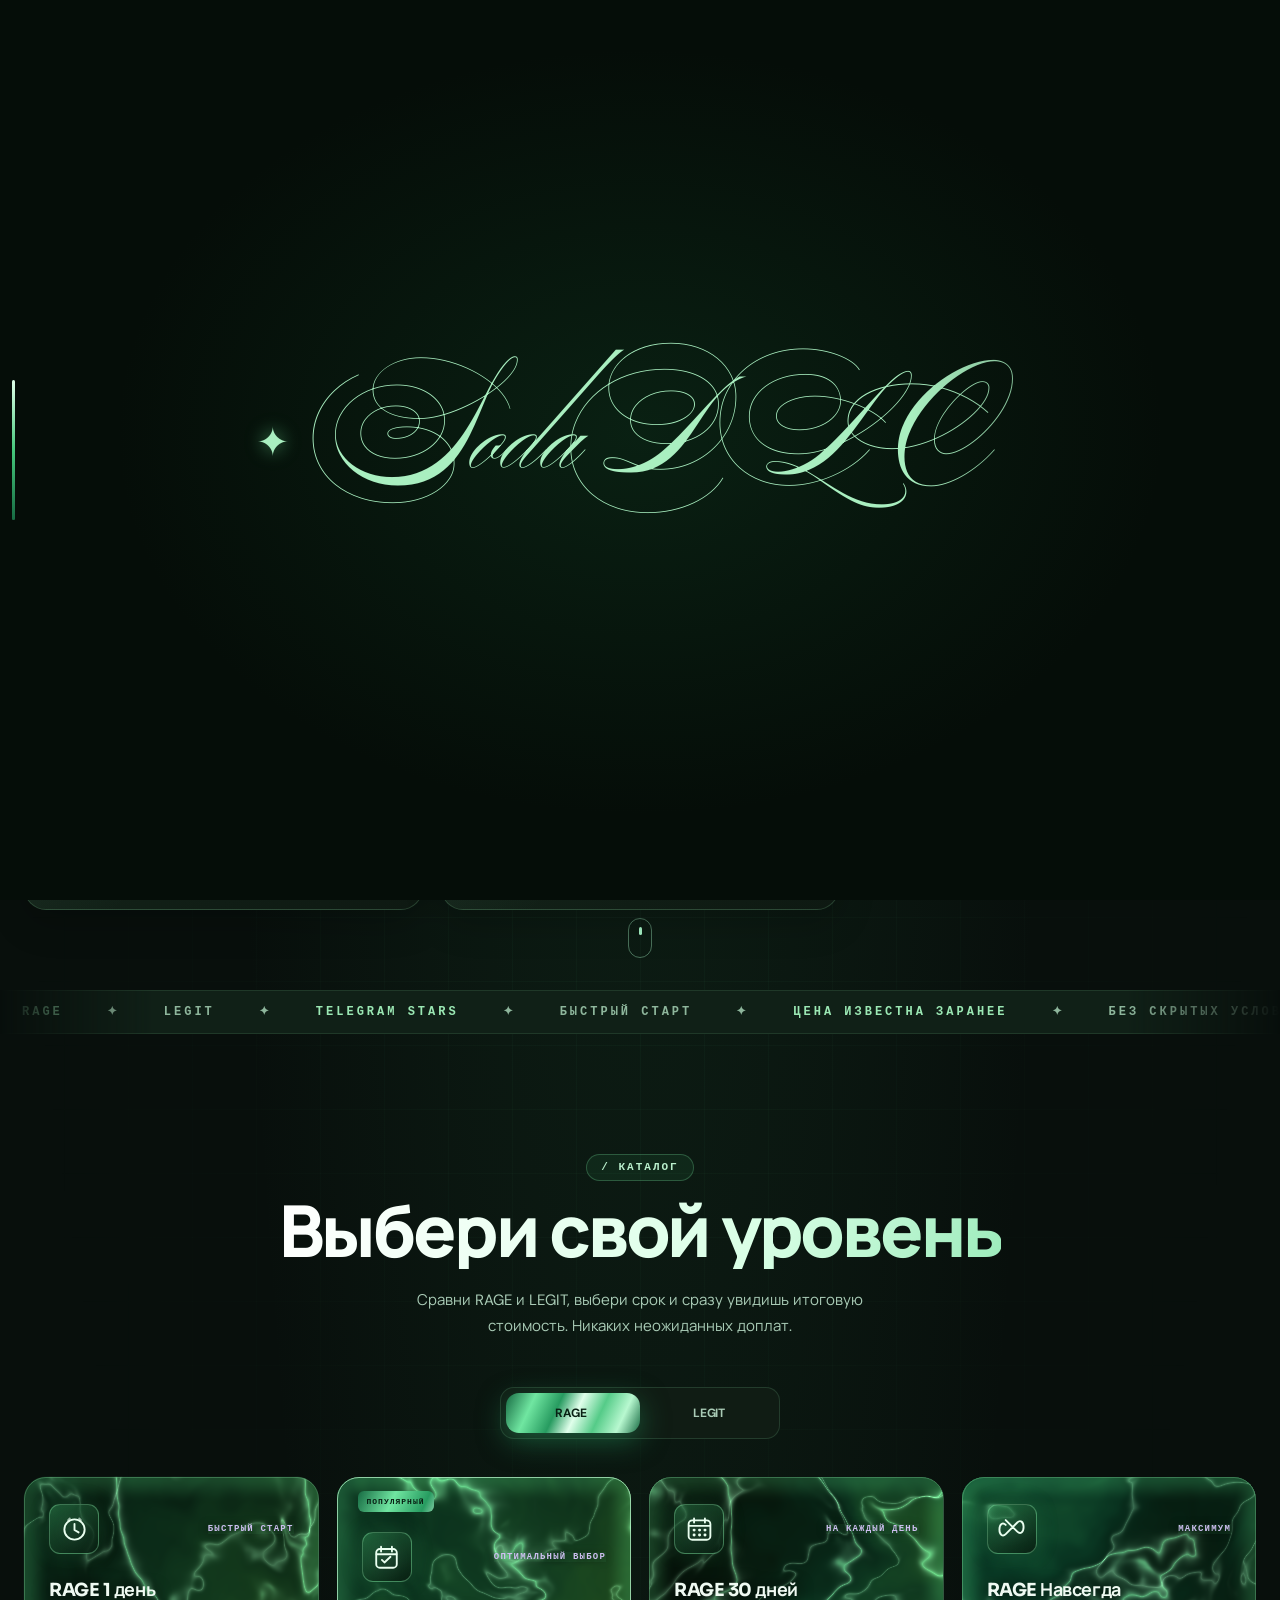
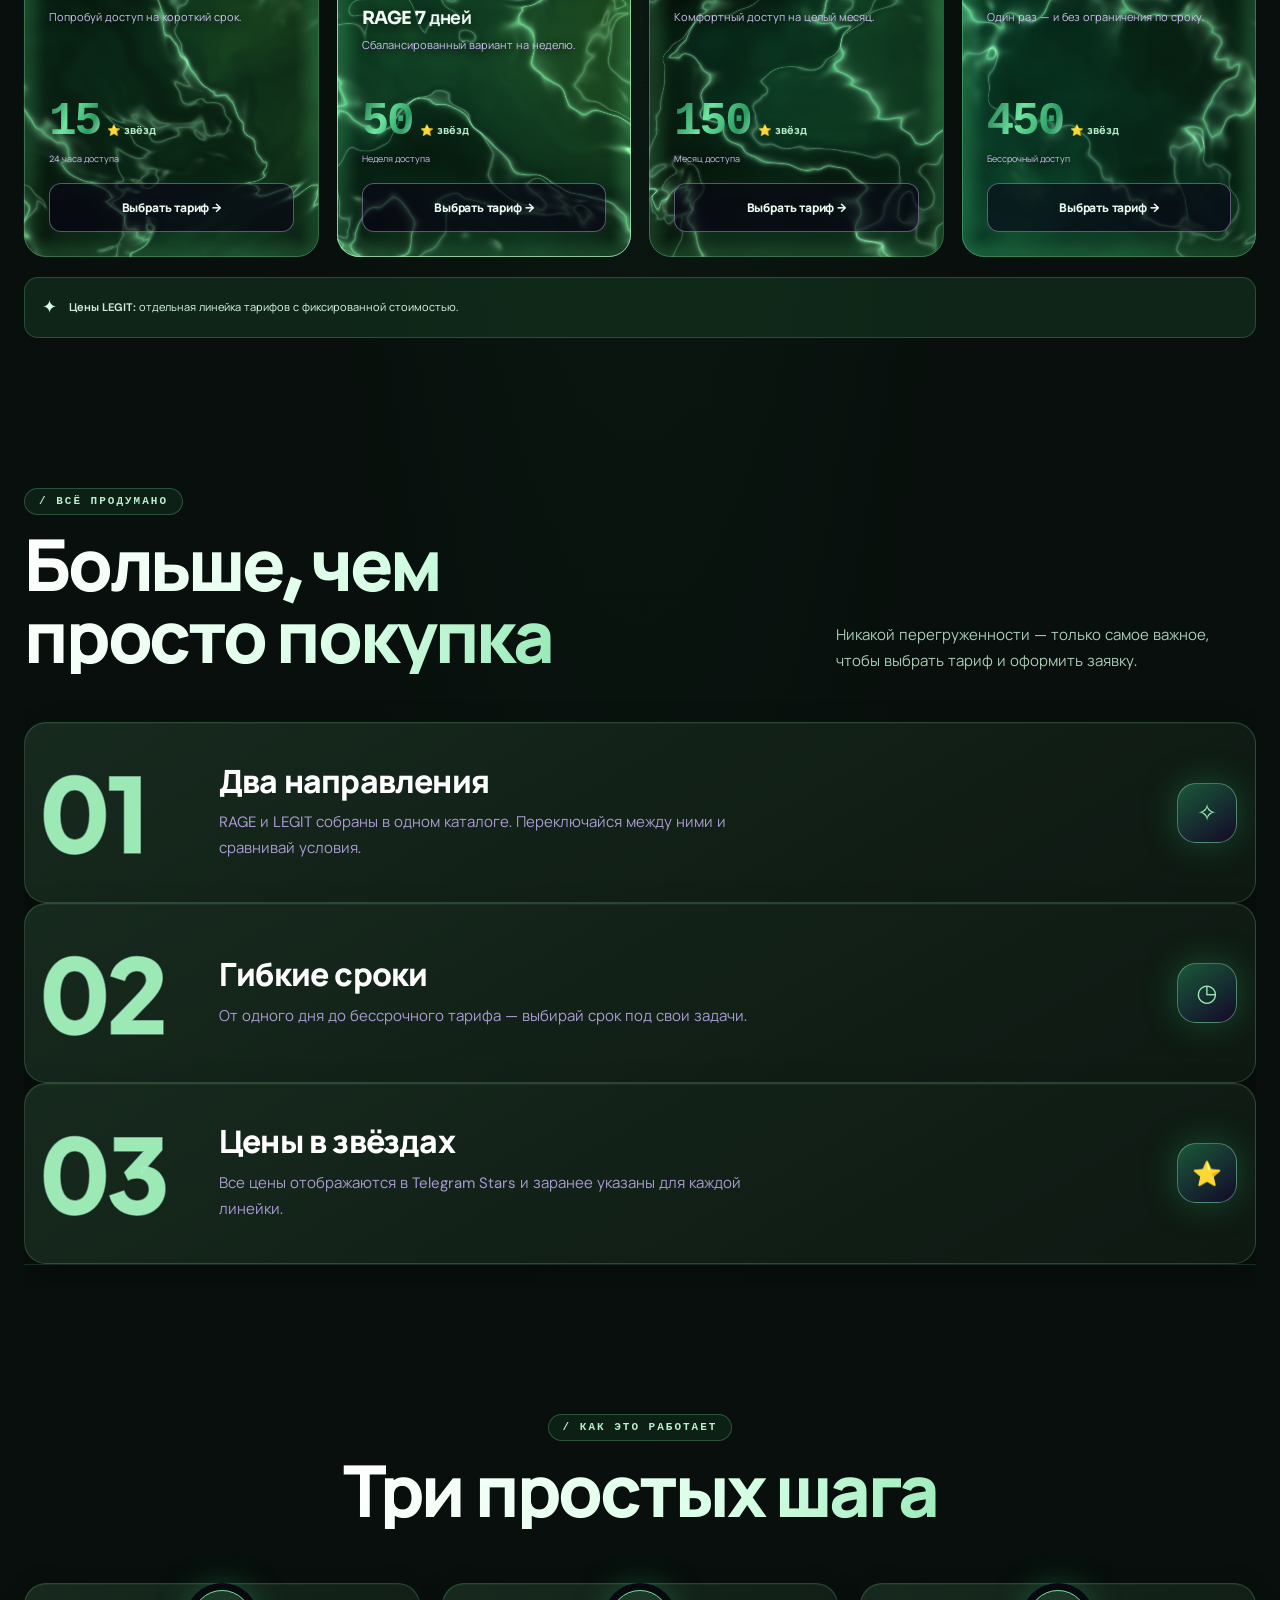
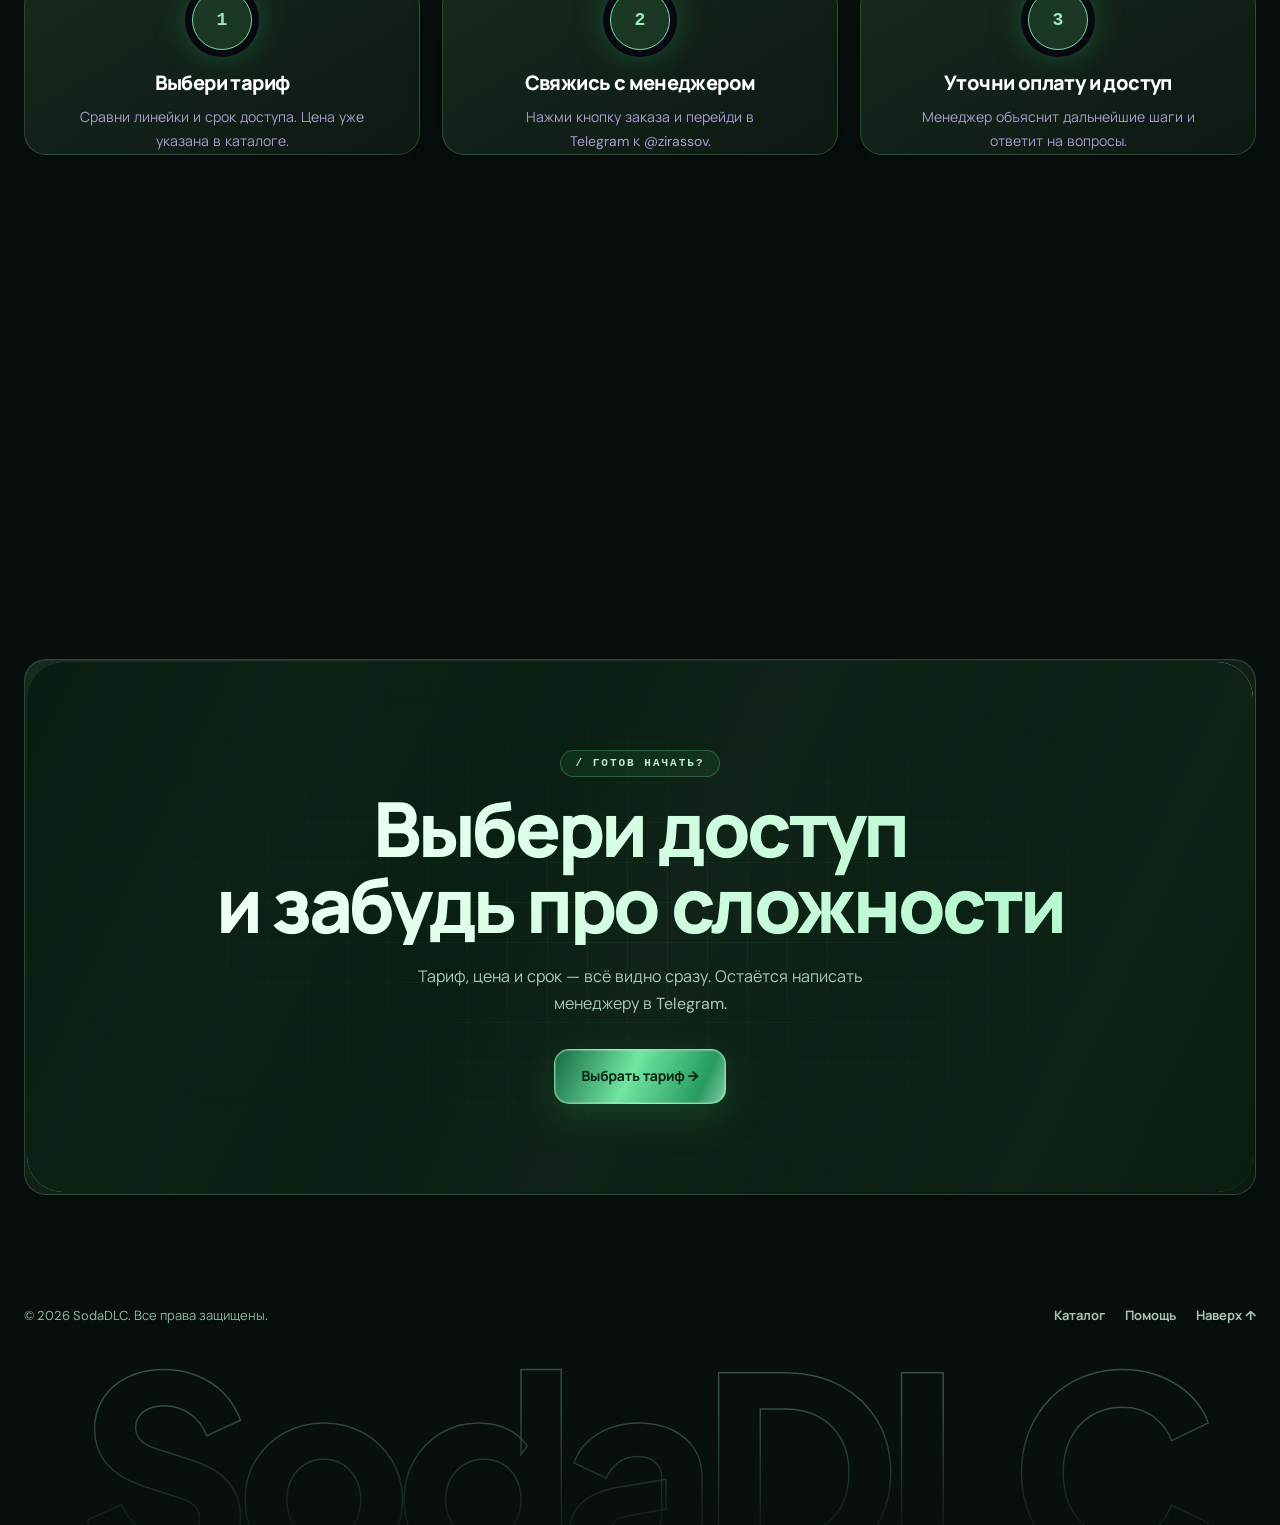
==== src/index.html @ 0740f3fc "Tune desktop shader motion speed" ====
<!DOCTYPE html>
<html lang="ru">
<head>
<meta charset="UTF-8">
<meta name="viewport" content="width=device-width, initial-scale=1.0">
<meta name="theme-color" content="#080f0c">
<title>SodaDLC — Premium Digital Store</title>



















  <link rel="stylesheet" href="css/styles.css">

<style id="sodadlc-emerald-redesign">
:root{color-scheme:dark;--site-primary:#b9f3d0;--site-secondary:#14271f;--site-background:#080f0c;--site-on-primary:#07130d;--site-on-secondary:#e7f5ec;--site-on-background:#eff8f1;--bg:#080f0c;--panel:#101b15;--panel-2:#15251c;--line:rgba(170,224,190,.14);--muted:#9aafa1;--silver:#e0f2e6;--silver-2:#a9c4b1;--accent:#8de0ad;--green:#8de0ad}
html{scroll-behavior:smooth}body,#app{background:#080f0c!important;color:#eff8f1!important}
#app{background:radial-gradient(ellipse at 50% -12%,rgba(49,137,82,.16),transparent 48%),#080f0c!important}
.ambient.one{background:radial-gradient(circle,rgba(61,173,104,.13),transparent 68%)!important}.ambient.two{background:radial-gradient(circle,rgba(34,111,70,.12),transparent 68%)!important}
.x-nav{background:rgba(8,15,12,.9)!important;border-color:rgba(156,220,177,.13)!important}
.x-title{background:linear-gradient(110deg,#f2fff5 8%,#b9f3d0 52%,#69d995 92%)!important;background-clip:text!important;-webkit-background-clip:text!important;color:transparent!important}
.x-badge,.x-eyebrow{color:#9ce8b6!important;border-color:rgba(117,211,149,.24)!important;background:rgba(61,151,91,.09)!important}
.primary-btn,.auth-btn.primary,.telegram-link,.buy-btn{color:#07150c!important;background:linear-gradient(135deg,#baf3ce,#70d995)!important;border:1px solid rgba(202,255,218,.55)!important;box-shadow:0 9px 24px rgba(71,185,111,.16)!important;transition:transform .25s ease,box-shadow .25s ease!important}
.primary-btn:hover,.auth-btn.primary:hover,.telegram-link:hover,.buy-btn:hover{transform:translateY(-3px)!important;box-shadow:0 15px 30px rgba(71,185,111,.23)!important}
.x-rail .x-tilt,.product-card,.x-feat,.x-step,.faq-item,.x-cta{background:linear-gradient(150deg,#172a1e 0%,#101d15 70%,#0e1912 100%)!important;border:1px solid rgba(133,207,157,.22)!important;border-radius:22px!important;box-shadow:0 14px 36px rgba(0,0,0,.2),inset 0 1px rgba(255,255,255,.045)!important;transition:transform .32s cubic-bezier(.2,.8,.2,1),border-color .32s ease,box-shadow .32s ease!important}
.x-rail .x-tilt:hover,.product-card:hover,.x-feat:hover,.x-step:hover,.faq-item:hover{transform:translateY(-6px)!important;border-color:rgba(137,224,165,.48)!important;box-shadow:0 22px 42px rgba(0,0,0,.28)!important}
.x-rail .x-tilt .x-ico{color:#a8edbd!important;background:rgba(79,166,105,.13)!important;border:1px solid rgba(137,224,165,.24)!important;box-shadow:none!important}
.x-rail .x-tilt strong,.product-card h3,.product-card .product-title{color:#effaf2!important}.x-rail .x-tilt p,.product-card p,.product-card .description{color:#a9b9ad!important}
.x-rail .x-tilt strong em,.product-card .price,.product-card .product-price{color:#b9f3d0!important}
.tabs,.x-tabwrap .tabs{background:#101c14!important;border:1px solid rgba(137,224,165,.16)!important;border-radius:14px!important}
.tab.active{color:#08160d!important;background:linear-gradient(135deg,#baf3ce,#70d995)!important}
.modal-backdrop{background:rgba(3,10,6,.82)!important;backdrop-filter:blur(8px)!important}.modal,.cabinet{background:linear-gradient(155deg,#17271d,#0d1711)!important;border:1px solid rgba(137,224,165,.25)!important}
.field,.auth-field input{background:#0b150f!important;border-color:rgba(137,224,165,.2)!important;color:#effaf2!important}
.marquee{background:#102017!important;border-color:rgba(137,224,165,.12)!important;color:#9eb7a5!important}
.reveal{opacity:0;transform:translateY(20px);transition:opacity .7s ease,transform .7s cubic-bezier(.2,.8,.2,1)}.reveal.visible{opacity:1;transform:translateY(0)}
@media(prefers-reduced-motion:reduce){.reveal{opacity:1;transform:none;transition:none}.x-rail .x-tilt,.product-card,.x-feat,.x-step,.faq-item{transition:none!important}}
</style>\n<style id="sodadlc-final-emerald">

/* ===== SODADLC: FINAL EMERALD OVERRIDE ===== */
:root{
 --v1:#176b43;--v2:#26965d;--v3:#62d995;--v4:#a5f2c5;--v5:#dcffe9;--pink:#80e6ad;--ink:#070f0b;
 --chrome:linear-gradient(115deg,#176b43 0%,#70e6a1 20%,#279b60 38%,#e0ffeb 52%,#55cb88 68%,#b8f8d0 84%,#176b43 100%);
 --edge:linear-gradient(150deg,rgba(145,239,180,.68),rgba(66,181,117,.14) 38%,rgba(66,181,117,.06) 62%,rgba(92,220,143,.42));
}
html,body{background:#070f0b!important;color:#e9f8ee}
#app::before{background-image:linear-gradient(rgba(100,205,140,.045) 1px,transparent 1px),linear-gradient(90deg,rgba(100,205,140,.045) 1px,transparent 1px)!important}
#app::after{background:radial-gradient(closest-side,rgba(48,166,99,.17),transparent)!important}
body.no-gl{background:radial-gradient(ellipse at 20% 10%,#103b27,transparent 55%),radial-gradient(ellipse at 85% 70%,#12452b,transparent 55%),#070f0b!important}
#sparkles i{background:#d8ffe6!important;box-shadow:0 0 8px 2px rgba(120,235,160,.75)!important}
.topbar,.x-nav{background:linear-gradient(rgba(7,20,13,.9),rgba(7,20,13,.9)) padding-box,var(--edge) border-box!important;box-shadow:0 16px 50px rgba(0,35,18,.38)!important}
.brand-mark,.primary-btn,.nav-cta,.auth-btn.primary,.tab.active,.popular,.toast{background:var(--chrome)!important;background-size:240% 100%!important;color:#092014!important;border-color:rgba(190,255,211,.55)!important}
.nav a:not(.auth-btn),.x-links a.x-l{color:#bcebd0!important}
.nav a:not(.auth-btn):hover,.x-links a.x-l:hover{background:rgba(70,190,115,.15)!important;color:#fff!important}
.auth-btn,.ghost-btn,.buy-btn{border-color:rgba(117,218,157,.32)!important}
.auth-btn:hover,.ghost-btn:hover,.buy-btn:hover{border-color:#9df0bd!important;background-color:rgba(48,155,91,.18)!important}
.eyebrow,.x-badge{background:linear-gradient(rgba(9,27,17,.9),rgba(9,27,17,.9)) padding-box,var(--edge) border-box!important;color:#c9f6d9!important}
.hero h1,.x-title,.section-head h2,.faq-intro h2,.cta-box h2,.x-h2{
 background:linear-gradient(110deg,#fff 0%,#d9ffe6 28%,#76dfa0 52%,#c4f8d5 76%,#fff 100%)!important;
 background-size:240% 100%!important;-webkit-background-clip:text!important;background-clip:text!important;-webkit-text-fill-color:transparent!important;animation:emeraldShine 8s linear infinite!important
}
@keyframes emeraldShine{to{background-position:-240% 0}}
.hero-copy p,.hero-note,.section-head p,.desc,.price-note,.feature p,.step p,.faq-a,.cta-box p,.x-lead,.x-head p,.x-tilt p{color:#a9cbb6!important}
.hero-art{background:radial-gradient(closest-side at 50% 48%,rgba(64,185,111,.2),transparent 80%),linear-gradient(rgba(7,20,12,.86),rgba(7,20,12,.86)) padding-box,var(--edge) border-box!important}
.hero-art::before,.cta-box::before{background-image:linear-gradient(rgba(115,221,153,.055) 1px,transparent 1px),linear-gradient(90deg,rgba(115,221,153,.055) 1px,transparent 1px)!important}
.orbit{border-color:rgba(111,213,150,.23)!important}
.orbit-glow{background:radial-gradient(circle,rgba(68,194,116,.38),transparent 68%)!important}
.cube-face{background:linear-gradient(145deg,#e5ffed 0%,#9cebb9 22%,#238b52 50%,#caffd9 70%,#145c37 100%)!important;border-color:rgba(219,255,231,.7)!important;box-shadow:inset 0 2px 5px rgba(255,255,255,.7),inset 0 -16px 32px rgba(5,55,29,.45),0 0 75px rgba(65,195,115,.42),0 0 140px rgba(35,130,75,.16)!important}
.cube-logo{color:#103c25!important}
.float-chip,.proof-pill,.stat,.discount-note,.faq-item,.modal,.x-tabs,.tabs{background-color:rgba(9,26,16,.88)!important;border-color:rgba(108,201,143,.2)!important;color:#dff7e8!important}
.proof-pill i,.live-dot,.x-badge i{background:#78e6a0!important;box-shadow:0 0 10px #78e6a0!important}
.primary-btn{box-shadow:0 0 0 1px rgba(255,255,255,.22) inset,0 12px 38px rgba(39,150,87,.28)!important;animation:emeraldButton 7s linear infinite}
.primary-btn:hover{box-shadow:0 0 0 1px rgba(255,255,255,.4) inset,0 16px 48px rgba(49,180,103,.4)!important}
@keyframes emeraldButton{to{background-position:240% 0}}
.ghost-btn,.buy-btn{background:rgba(10,29,18,.82)!important;color:#e8f8ed!important}
.buy-btn:hover{background:var(--chrome)!important;color:#092014!important}
.kicker,.x-eyebrow{background:rgba(54,157,91,.12)!important;border-color:rgba(119,218,153,.28)!important;color:#b9efcc!important}
.tabs{background:rgba(9,24,15,.88)!important;border-color:rgba(111,205,146,.22)!important}
.tab{color:#a9cbb6!important}
.tab.active{color:#092014!important}
.product-card,.feature,.step{
 background-image:linear-gradient(155deg,rgba(16,47,29,.94),rgba(7,20,12,.98) 68%),var(--edge)!important;
 border-color:rgba(111,211,151,.24)!important;
}
.product-card::before,.feature::before,.step::before{background:linear-gradient(180deg,rgba(177,255,201,.13),transparent 55%)!important}
.product-card::after,.feature::after{background:radial-gradient(closest-side,rgba(66,190,112,.22),transparent)!important}
.product-card:hover,.feature:hover,.step:hover{box-shadow:0 24px 60px rgba(0,35,17,.5),0 0 38px rgba(57,174,103,.16)!important}
.product-card.featured{background-image:linear-gradient(155deg,rgba(20,65,39,.97),rgba(7,25,14,.98) 68%),var(--chrome)!important;box-shadow:0 0 54px rgba(48,170,96,.22)!important}
.product-icon,.feature-icon,.x-tilt .x-ico{background:linear-gradient(145deg,rgba(66,180,108,.36),rgba(8,30,17,.94))!important;border-color:rgba(137,230,169,.38)!important;color:#eafff0!important;box-shadow:0 0 22px rgba(61,174,104,.2)!important}
.product-tag,.x-tilt small{color:#83dba3!important}
.price,.stat strong,.step-num,.x-tilt strong{background:var(--chrome)!important;background-size:240% 100%!important;-webkit-background-clip:text!important;background-clip:text!important;-webkit-text-fill-color:transparent!important;animation:emeraldButton 8s linear infinite!important}
.currency,.x-tilt strong em{color:#b5edc9!important;-webkit-text-fill-color:#b5edc9!important}
.discount-note{background:rgba(20,57,34,.55)!important;border-color:rgba(109,208,145,.25)!important;color:#d9f9e4!important}
.faq-item:hover,.faq-item.open{border-color:rgba(128,225,161,.5)!important;box-shadow:0 0 32px rgba(52,164,95,.13)!important}
.faq-q{color:#f0fff4!important}
.cta-box,.x-cta-in{background:radial-gradient(closest-side at 50% 0%,rgba(58,176,101,.22),transparent 75%),linear-gradient(rgba(8,26,15,.96),rgba(8,26,15,.96)) padding-box,var(--chrome) border-box!important}
.modal{background:#0b1b11!important;border-color:rgba(111,205,146,.3)!important;box-shadow:0 40px 100px #000,0 0 65px rgba(38,140,78,.14)!important}
.modal input,.field{background:#07120b!important;border-color:rgba(111,205,146,.25)!important;color:#e9f8ee!important}
.modal input:focus,.field:focus{border-color:#70d997!important;box-shadow:0 0 0 3px rgba(77,183,112,.18)!important}
.footer,.footer a{color:#8eb69c!important}.footer a:hover{color:#eafff0!important}
.footer::before{background:linear-gradient(90deg,transparent,rgba(130,224,161,.45),transparent)!important}
#scrollBar{background:var(--chrome)!important;box-shadow:0 0 14px rgba(89,207,132,.5)!important}
::selection{background:#328b55!important;color:#fff!important}
::-webkit-scrollbar-thumb{background:linear-gradient(#65d891,#176b43)!important;border-color:#07120b!important}
::-webkit-scrollbar-track{background:#07120b!important}
.x-title::after{background:radial-gradient(closest-side,rgba(55,176,102,.26),transparent)!important}
.x-sub{color:#bfeccc!important}.x-sub b{color:#fff!important}
.x-rail{perspective:1100px}
.x-tilt{
 background:radial-gradient(260px circle at var(--gx) var(--gy),rgba(143,239,177,.19),transparent 70%),linear-gradient(155deg,rgba(16,51,30,.95),rgba(7,22,13,.98) 72%) padding-box,var(--edge) border-box!important;
 box-shadow:0 24px 60px rgba(0,25,12,.52)!important;overflow:hidden
}
.x-tilt::before{content:"";position:absolute;inset:-1px;border-radius:inherit;pointer-events:none;background:linear-gradient(115deg,transparent 15%,rgba(194,255,211,.08) 35%,rgba(126,232,160,.24) 50%,rgba(194,255,211,.06) 64%,transparent 82%);background-size:230% 100%;animation:emeraldCardSheen 7s ease-in-out infinite;mix-blend-mode:screen}
@keyframes emeraldCardSheen{0%,100%{background-position:130% 0;opacity:.42}50%{background-position:-30% 0;opacity:.9}}
.x-tilt:hover{box-shadow:0 30px 72px rgba(0,35,15,.56),0 0 34px rgba(68,185,111,.2)!important}
.x-tilt .x-ico{background:linear-gradient(145deg,rgba(78,191,117,.42),rgba(8,30,17,.92))!important}
.x-steps::before{background:rgba(110,208,146,.2)!important}
.x-steps::after{background:linear-gradient(90deg,#238b52,#9af0b8)!important;box-shadow:0 0 14px rgba(111,227,151,.5)!important}
.x-dot{border-color:#76d99b!important}
.x-cta-in{border-color:rgba(126,226,159,.35)!important}
.loader{background:radial-gradient(ellipse at 50% 48%,rgba(24,94,53,.24),transparent 58%),#050d08!important}
.loader-word,.loader-script,.loader-script .ls{color:#a9efc0!important;-webkit-text-fill-color:#a9efc0!important}
.loader-spark{color:#d8ffe5!important;text-shadow:0 0 18px rgba(113,233,155,.6)!important}
.loader-bar{background:rgba(110,207,145,.22)!important}
.loader-bar::after{background:linear-gradient(#e1ffea,#45c77b,#176b43)!important;box-shadow:0 0 14px rgba(87,219,133,.42)!important}
.loader-line{background:#173322!important}
.loader-line::after{background:linear-gradient(90deg,transparent,#9af0b8,transparent)!important}
.loader-logo{background:linear-gradient(145deg,#e1ffea,#45c77b,#176b43)!important;box-shadow:0 0 55px rgba(65,190,110,.3)!important}
.loader-name{color:#dfffea!important}
@media(prefers-reduced-motion:reduce){.hero h1,.x-title,.primary-btn,.cta-box,.x-tilt::before{animation:none!important}}
/* Remove legacy violet text and chrome on any remaining component */
[class*="violet"],.violet{color:#a9efc0!important}


/* ===== SODADLC: FINAL EMERALD OVERRIDE END ===== */
</style>

<style id="sodadlc-remove-legit-faq-and-steps-line">
/* SodaDLC cleanup: remove LEGIT pricing FAQ card and steps connector */
.x-steps::before,.x-steps::after{display:none!important;content:none!important}
.faq-list .faq-item:nth-child(3){display:none!important}
</style>

<style id="sodadlc-desktop-motion-refinement">
/* SODADLC DESKTOP MOTION REFINEMENT */
.loader{z-index:99999!important;display:grid!important;opacity:1;visibility:visible}
.loader.done{opacity:0!important;visibility:hidden!important}
.loader-spark{animation-play-state:running!important}
.loader-word{animation-duration:2.2s!important}
.loader-script{animation-duration:5.2s!important}
.loader-bar::after{animation-duration:5.8s!important}
@media(min-width:901px) and (pointer:fine){
.x-cta{animation-duration:16s!important}
  .x-steps::after{transition-duration:2.4s!important}
  .x-step,.x-feat,.x-tilt,.product-card,.faq-item,.primary-btn,.ghost-btn,.buy-btn,.nav a,.x-dot,.x-fi{
    transition-duration:.65s!important;
  }
  #productGrid .product-card{animation-duration:1s!important}
  #sparkles i{animation-duration:calc(var(--d,6s)*1.7)!important}
  .reveal{transition-duration:1.15s!important}
  .x-num{transition-duration:.9s!important}
  .x-cta-in::before{animation-duration:28s!important}
}
</style>
</head>
<body>
<div class="loader" id="loader" aria-label="SodaDLC"><i class="loader-bar"></i><div class="loader-word"><span class="loader-spark">✦</span><span class="loader-script"><span class="ls">S</span>odaDLC</span></div></div>
<canvas id="shader" aria-hidden="true"></canvas>

<div id="app">
  <div class="ambient one"></div><div class="ambient two"></div><div class="noise"></div>
  <div id="glow" aria-hidden="true"></div>
  <header class="x-nav" id="xnav">
    <a class="x-brand" href="#home"><span class="brand-mark">S</span>SodaDLC</a>
    <nav class="x-links"><a class="x-l" href="#catalog">Каталог</a><a class="x-l" href="#benefits">Преимущества</a><a class="x-l" href="#faq">FAQ</a><div class="auth-actions" id="authActions"><button class="auth-btn" onclick="openAuth('login')">Войти</button><button class="auth-btn primary" onclick="openAuth('register')">Регистрация</button></div></nav>
  </header>
  <main>
    <section class="x-wrap x-hero" id="home">
      <canvas class="x-orb" aria-hidden="true"></canvas>
      <div class="x-badge"><i></i>Premium access</div>
      <h1 class="x-title">SodaDLC</h1>
      <div class="x-sub">Твой доступ. <b>Твои правила.</b></div>
      <p class="x-lead">Сравни тарифы RAGE и LEGIT, заранее увидь точную стоимость и оформи доступ через менеджера в Telegram — спокойно и без скрытых условий.</p>
      <div class="x-cta-row"><button class="primary-btn" onclick="document.querySelector('#catalog').scrollIntoView({behavior:'smooth'})">Смотреть тарифы <span>→</span></button><button class="ghost-btn" onclick="document.querySelector('#benefits').scrollIntoView({behavior:'smooth'})">Почему SodaDLC</button></div>
      <div class="x-rail">
        <article class="x-tilt reveal" style="--i:0"><div class="x-ico" aria-hidden="true"><svg viewBox="0 0 24 24"><path d="M13.2 2.8 5.7 13h5.1l-.8 8.2L18.3 10h-5.2l.1-7.2Z"/></svg></div><small>RAGE · от</small><strong>15<em>⭐ звёзд</em></strong><p>Максимум возможностей. Сроки от одного дня до бессрочного доступа.</p></article>
        
        <article class="x-tilt reveal" style="--i:2"><div class="x-ico" aria-hidden="true"><svg viewBox="0 0 24 24"><path d="m12 2.5 2.5 6.9 7 2.6-7 2.5-2.5 7-2.6-7-6.9-2.5 6.9-2.6L12 2.5Z"/><path d="m19 2 .7 2.1L22 5l-2.3.8L19 8l-.8-2.2L16 5l2.2-.9L19 2Z"/></svg></div><small>Оплата</small><strong>Stars<em>Telegram</em></strong><p>Цена известна заранее. Заказ через менеджера, без регистрации.</p></article>
      </div>
      <div class="x-scroll" aria-hidden="true"></div>
    </section>
    <div class="marquee" aria-hidden="true"><div class="mq-track"><span class="hi">RAGE</span><span>✦</span><span>LEGIT</span><span>✦</span><span class="hi">TELEGRAM STARS</span><span>✦</span><span>БЫСТРЫЙ СТАРТ</span><span>✦</span><span class="hi">ЦЕНА ИЗВЕСТНА ЗАРАНЕЕ</span><span>✦</span><span>БЕЗ СКРЫТЫХ УСЛОВИЙ</span><span>✦</span><span class="hi">RAGE</span><span>✦</span><span>LEGIT</span><span>✦</span><span class="hi">TELEGRAM STARS</span><span>✦</span><span>БЫСТРЫЙ СТАРТ</span><span>✦</span><span class="hi">ЦЕНА ИЗВЕСТНА ЗАРАНЕЕ</span><span>✦</span><span>БЕЗ СКРЫТЫХ УСЛОВИЙ</span><span>✦</span></div></div>
    <section class="x-wrap x-sec" id="catalog">
      <div class="x-head c reveal"><div class="x-eyebrow">/ каталог</div><h2 class="x-h2">Выбери свой уровень</h2><p>Сравни RAGE и LEGIT, выбери срок и сразу увидишь итоговую стоимость. Никаких неожиданных доплат.</p></div>
      <div class="x-tabwrap reveal"><div class="tabs" role="tablist"><button class="tab active" data-kind="rage" role="tab" aria-selected="true">RAGE</button><button class="tab" data-kind="legit" role="tab" aria-selected="false">LEGIT</button></div></div>
      <div class="x-gridwrap"><canvas class="x-cards" aria-hidden="true"></canvas><div class="product-grid" id="productGrid" aria-live="polite"></div></div>
      <div class="discount-note" id="discountNote" hidden><span style="font-size:18px">✦</span><span><b>Цены LEGIT:</b> отдельная линейка тарифов с фиксированной стоимостью.</span></div>
    </section>
    <section class="x-wrap x-sec" id="benefits">
      <div class="x-head reveal"><div><div class="x-eyebrow">/ всё продумано</div><h2 class="x-h2">Больше, чем<br>просто покупка</h2></div><p>Никакой перегруженности — только самое важное, чтобы выбрать тариф и оформить заявку.</p></div>
      <div class="x-feats">
        <article class="x-feat reveal"><span class="x-num">01</span><div><h3>Два направления</h3><p>RAGE и LEGIT собраны в одном каталоге. Переключайся между ними и сравнивай условия.</p></div><div class="x-fi">✧</div></article>
        <article class="x-feat reveal"><span class="x-num">02</span><div><h3>Гибкие сроки</h3><p>От одного дня до бессрочного тарифа — выбирай срок под свои задачи.</p></div><div class="x-fi">◷</div></article>
        <article class="x-feat reveal"><span class="x-num">03</span><div><h3>Цены в звёздах</h3><p>Все цены отображаются в Telegram Stars и заранее указаны для каждой линейки.</p></div><div class="x-fi">⭐</div></article>
      </div>
    </section>
    <section class="x-wrap x-sec">
      <div class="x-head c reveal"><div class="x-eyebrow">/ как это работает</div><h2 class="x-h2">Три простых шага</h2></div>
      <div class="x-steps reveal">
        <article class="x-step"><div class="x-dot">1</div><h3>Выбери тариф</h3><p>Сравни линейки и срок доступа. Цена уже указана в каталоге.</p></article>
        <article class="x-step"><div class="x-dot">2</div><h3>Свяжись с менеджером</h3><p>Нажми кнопку заказа и перейди в Telegram к @zirassov.</p></article>
        <article class="x-step"><div class="x-dot">3</div><h3>Уточни оплату и доступ</h3><p>Менеджер объяснит дальнейшие шаги и ответит на вопросы.</p></article>
      </div>
    </section>
    <section class="x-wrap x-sec" id="faq">
      <div class="x-faq">
        <div class="x-faq-side reveal"><div class="x-eyebrow">/ есть вопросы?</div><h2 class="x-h2">Коротко<br>и по делу</h2><p>Ответы на основные вопросы перед оформлением заказа.</p></div>
        <div class="faq-list reveal"><div class="faq-item open"><button class="faq-q"><span>Как оформить заказ?</span><span>＋</span></button><div class="faq-a">Выберите линейку и срок, нажмите «Выбрать тариф», затем перейдите в Telegram и напишите менеджеру @zirassov. Название и стоимость выбранного тарифа будут показаны в окне заказа.</div></div><div class="faq-item"><button class="faq-q"><span>Что такое Telegram Stars?</span><span>＋</span></button><div class="faq-a">Это внутренняя цифровая валюта Telegram. Цены на сайте указаны именно в звёздах.</div></div><div class="faq-item"><button class="faq-q"><span>Как оплатить заказ?</span><span>＋</span></button><div class="faq-a">Напишите @zirassov в Telegram. Менеджер объяснит порядок оплаты звёздами и поможет с получением доступа. Автоматическая оплата на сайте пока не подключена.</div></div></div>
      </div>
    </section>
    <section class="x-wrap">
      <div class="x-cta reveal"><div class="x-cta-in"><canvas class="x-marble" aria-hidden="true"></canvas><div class="x-eyebrow">/ готов начать?</div><h2>Выбери доступ<br>и забудь про сложности</h2><p>Тариф, цена и срок — всё видно сразу. Остаётся написать менеджеру в Telegram.</p><button class="primary-btn" onclick="document.querySelector('#catalog').scrollIntoView({behavior:'smooth'})">Выбрать тариф <span>→</span></button></div></div>
    </section>
  </main>
  <footer class="x-wrap x-foot">
    <div class="x-foot-row"><div>© 2026 SodaDLC. Все права защищены.</div><div><a href="#catalog">Каталог</a><a href="#faq">Помощь</a><a href="#home">Наверх ↑</a></div></div>
    <div class="x-mark" aria-hidden="true">SodaDLC</div>
  </footer>
</div>
<div class="modal-backdrop" id="modal" role="dialog" aria-modal="true" aria-labelledby="modalTitle"><div class="modal"><div class="modal-head"><div><div class="kicker">/ следующий шаг</div><h3 id="modalTitle">Тариф выбран!</h3></div><button class="close" id="closeModal" aria-label="Закрыть">×</button></div><p class="modal-sub">Отличный выбор! Чтобы оформить покупку, напиши нашему менеджеру в Telegram — <strong>@zirassov</strong>.</p><div class="order-summary"><span id="summaryName">RAGE · 1 день</span><strong id="summaryPrice">15 ⭐</strong></div><div class="contact-note">Напиши <strong>@zirassov</strong> в Telegram и укажи выбранный тариф. Менеджер подскажет, как оплатить заказ звёздами, ответит на вопросы и поможет получить доступ.</div><a class="telegram-link" href="https://t.me/zirassov" target="_blank" rel="noopener noreferrer">Перейти в Telegram <span>↗</span></a><div class="modal-hint">Оплата и выдача доступа согласовываются напрямую с менеджером. На сайте автоматическая оплата не подключена.</div></div></div>
<div class="modal-backdrop" id="authModal" role="dialog" aria-modal="true" aria-labelledby="authTitle"><div class="modal"><div class="modal-head"><div><div class="kicker">/ SodaDLC account</div><h3 id="authTitle">Вход в аккаунт</h3></div><button class="close" onclick="closeAuth()" aria-label="Закрыть">×</button></div><form id="authForm"><label class="auth-field">Никнейм<input class="field" id="authNick" autocomplete="username" autocapitalize="off" autocorrect="off" spellcheck="false" required minlength="3" maxlength="24" placeholder="Твой никнейм"></label><label class="auth-field">Пароль<input class="field" id="authPassword" type="password" autocomplete="current-password" autocapitalize="off" autocorrect="off" spellcheck="false" required minlength="4" placeholder="••••••••"></label><label class="auth-field" id="authConfirmWrap" hidden>Подтверждение пароля<input class="field" id="authConfirmPassword" type="password" autocomplete="new-password" minlength="4" placeholder="Повтори пароль"></label><div class="auth-error" id="authError" role="alert"></div><button class="telegram-link" id="authSubmit" type="submit">Войти в аккаунт</button></form><div class="auth-switch" id="authSwitch">Нет аккаунта? <button type="button" onclick="openAuth('register')">Зарегистрироваться</button></div><div class="modal-hint">Демо-аккаунты сохраняются только в этом браузере и не синхронизируются между устройствами.</div></div></div>
<div class="modal-backdrop" id="cabinetModal" role="dialog" aria-modal="true" aria-labelledby="cabinetTitle"><div class="modal cabinet"><div class="modal-head"><div><div class="kicker">/ personal space</div><h3 id="cabinetTitle">Личный кабинет</h3></div><button class="close" onclick="closeCabinet()" aria-label="Закрыть">×</button></div><div id="cabinetContent"></div></div></div>
<div class="toast" id="toast">Заявка скопирована</div>

<div id="scrollBar" aria-hidden="true"></div>

<div id="sparkles" aria-hidden="true"></div>











  <script src="js/app.js"></script>
</body>
</html>
---- src/css/styles.css ----
@import url('https://fonts.googleapis.com/css2?family=Ballet&family=Pinyon+Script&family=DM+Sans:wght@400;500;600;700;800&family=Sora:wght@400;500;600;700;800&family=Manrope:wght@400;500;600;700;800&family=Plus+Jakarta+Sans:wght@500;600;700;800&display=swap');
:root {
  --site-primary: #c8d0dc;
  --site-secondary: #242a34;
  --site-background: #090b0f;
  --site-on-primary: #10141b;
  --site-on-secondary: #f1f4f8;
  --site-on-background: #f2f5fa;
  --site-font-body: 'Manrope', ui-sans-serif, system-ui, -apple-system, BlinkMacSystemFont, "Segoe UI", sans-serif;
  --site-font-heading: 'Plus Jakarta Sans', 'Manrope', ui-sans-serif, system-ui, sans-serif;
  --site-heading-scale: 1;
  --site-spacing-scale: 1;
  --site-radius-scale: 1;
  --site-decoration-opacity: 1;
  --bg: #090b0f;
  --panel: #11151c;
  --panel-2: #171d26;
  --line: rgba(211,222,238,.13);
  --muted: #929cab;
  --silver: #dbe2ec;
  --silver-2: #9daaba;
  --accent: #b7c5d8;
  --green: #a8d8bd;
}
* { box-sizing: border-box; }
html { scroll-behavior: smooth; }
body { margin: 0; color: var(--site-on-background); background: var(--site-background); font-family: var(--site-font-body); overflow-x: hidden; }
button, input { font: inherit; }
button { cursor: pointer; -webkit-tap-highlight-color: transparent; }
a { -webkit-tap-highlight-color: transparent; }
button:focus:not(:focus-visible) { outline: none; }
button:focus-visible, a:focus-visible { outline: 2px solid rgba(205,220,240,.8); outline-offset: 3px; }
#app { min-height: 100vh; width: 100%; border-radius: 0; overflow: hidden; position: relative; background-color: var(--site-background); isolation: isolate; }
.ambient { position: absolute; pointer-events: none; z-index: -1; opacity: var(--site-decoration-opacity); filter: blur(2px); }
.ambient.one { width: 680px; height: 680px; top: -330px; left: -210px; background: radial-gradient(circle, rgba(157,177,204,.16), transparent 68%); }
.ambient.two { width: 800px; height: 800px; top: 500px; right: -470px; background: radial-gradient(circle, rgba(112,133,160,.13), transparent 68%); }
.noise { position: absolute; inset: 0; pointer-events: none; opacity: calc(var(--site-decoration-opacity) * .08); z-index: -1; background-image: url("data:image/svg+xml,%3Csvg viewBox='0 0 180 180' xmlns='http://www.w3.org/2000/svg'%3E%3Cfilter id='n'%3E%3CfeTurbulence type='fractalNoise' baseFrequency='.9' numOctaves='3' stitchTiles='stitch'/%3E%3C/filter%3E%3Crect width='100%25' height='100%25' filter='url(%23n)' opacity='.28'/%3E%3C/svg%3E"); }
.container { width: min(1160px, calc(100% - 48px)); margin: 0 auto; }
.topbar { height: 82px; display: flex; align-items: center; justify-content: space-between; border-bottom: 1px solid var(--line); position: relative; z-index: 5; animation: slideDown .9s cubic-bezier(.2,.8,.2,1) both; }
.brand { display: flex; align-items: center; gap: 12px; color: #f5f7fb; text-decoration: none; letter-spacing: -.7px; font-weight: 850; font-size: 19px; }
.brand-mark { width: 36px; height: 36px; display: grid; place-items: center; border-radius: 12px; color: #11151c; font-weight: 950; font-size: 17px; background: linear-gradient(145deg,#f4f7fb,#8795a8 52%,#e7edf5); box-shadow: 0 4px 24px rgba(181,199,222,.2), inset 0 1px 1px #fff; }
.brand small { display: none; /* keep the top bar visually clean */ display: block; color: #8995a5; font-size: 9px; letter-spacing: 2.8px; font-weight: 700; margin-top: 2px; }
.brand small{display:none;}
.nav { display: flex; align-items: center; gap: 32px; }
.nav a { color: #aab4c2; font-size: 13px; font-weight: 600; text-decoration: none; transition: color .25s; }
.nav a:hover { color: #fff; }
.nav-cta { border: 1px solid rgba(213,225,242,.28); background: linear-gradient(135deg,rgba(220,229,241,.17),rgba(113,129,151,.08)); color: #edf2f9; border-radius: 11px; padding: 11px 17px; font-size: 12px; font-weight: 750; transition: .25s; }
.nav-cta:hover { transform: translateY(-2px); border-color: rgba(230,238,249,.65); box-shadow: 0 8px 25px rgba(150,174,205,.13); }
.hero { min-height: 620px; display: grid; grid-template-columns: 1.05fr .95fr; align-items: center; gap: 38px; padding: 82px 0 78px; }
.hero-copy { animation: rise .9s .12s both; }
.eyebrow { display: inline-flex; align-items: center; gap: 9px; color: #c4cedb; border: 1px solid rgba(197,211,230,.2); border-radius: 999px; padding: 8px 13px; background: rgba(180,198,222,.055); font-size: 10px; letter-spacing: 1.8px; text-transform: uppercase; font-weight: 800; }
.live-dot { width: 6px; height: 6px; border-radius: 50%; background: #a9d8bd; box-shadow: 0 0 12px #a9d8bd; }
h1 { font-family: var(--site-font-heading); font-size: clamp(49px,7vw,83px); line-height: .98; letter-spacing: -5px; margin: 26px 0 22px; font-weight: 850; }
.gradient-text { color: #e9eef6; background: linear-gradient(105deg,#fff 3%,#aab7c9 39%,#f5f8fc 57%,#7e8da2 78%,#e8edf5 100%); -webkit-background-clip: text; background-clip: text; -webkit-text-fill-color: transparent; background-size: 220% auto; animation: shine 7s linear infinite; }
.hero-copy p { color: #b1bdcc; font-size: 15px; line-height: 1.9; max-width: 520px; margin: 0; }
.hero-proof { display:flex; flex-wrap:wrap; gap:10px; margin-top:25px; }
.proof-pill { display:flex; align-items:center; gap:8px; padding:9px 12px; border:1px solid rgba(205,220,240,.13); border-radius:10px; background:rgba(255,255,255,.035); color:#c3cedc; font-size:10px; font-weight:700; }
.proof-pill i { width:6px; height:6px; border-radius:50%; background:#a8d8bd; box-shadow:0 0 10px rgba(168,216,189,.7); }
.hero-actions { display: flex; gap: 13px; margin-top: 32px; flex-wrap: wrap; }
.primary-btn, .ghost-btn { padding: 15px 21px; border-radius: 12px; font-size: 13px; font-weight: 800; transition: transform .25s, box-shadow .25s, border-color .25s; }
.primary-btn { border: 0; color: #11151b; background: linear-gradient(135deg,#f3f6fa,#a8b5c7 58%,#e6edf6); box-shadow: 0 8px 30px rgba(173,192,217,.16), inset 0 1px 0 #fff; }
.primary-btn:hover { transform: translateY(-3px); box-shadow: 0 13px 34px rgba(173,192,217,.25); }
.ghost-btn { color: #d8e0eb; background: rgba(255,255,255,.025); border: 1px solid rgba(202,216,236,.2); }
.ghost-btn:hover { transform: translateY(-3px); border-color: rgba(218,230,246,.55); }
.hero-note { margin-top: 27px; display: flex; gap: 18px; flex-wrap: wrap; color: #778496; font-size: 11px; }
.hero-note span { display: flex; align-items: center; gap: 7px; }
.hero-note b { color: #cbd5e2; font-weight: 700; }
.hero-art { min-height: 440px; display: grid; place-items: center; position: relative; animation: rise 1s .25s both; }
.orbit { width: min(390px,90%); aspect-ratio: 1; border: 1px solid rgba(195,211,233,.16); border-radius: 50%; position: absolute; box-shadow: 0 0 90px rgba(136,159,190,.07), inset 0 0 70px rgba(145,166,193,.04); }
.orbit:before, .orbit:after { content: ""; position: absolute; inset: 22px; border: 1px dashed rgba(195,211,233,.14); border-radius: 50%; }
.orbit:after { inset: 54px; border-style: solid; opacity: .6; }
.orbit-glow { position: absolute; width: 250px; height: 250px; border-radius: 50%; background: radial-gradient(circle,rgba(178,198,224,.23),rgba(111,132,161,.08) 45%,transparent 72%); filter: blur(13px); }
.cube { width: 190px; height: 190px; position: relative; transform: rotate(-12deg); filter: drop-shadow(0 28px 35px rgba(0,0,0,.45)); animation: float 6s ease-in-out infinite; }
.cube-face { position: absolute; inset: 0; border: 1px solid rgba(255,255,255,.65); border-radius: 35px; background: linear-gradient(145deg,#f1f5fb 0%,#aab7c9 27%,#596779 53%,#d8e1ec 74%,#7b899c 100%); box-shadow: inset 0 2px 4px rgba(255,255,255,.8), inset 0 -18px 35px rgba(17,25,36,.35), 0 0 45px rgba(175,197,224,.22); display: grid; place-items: center; overflow: hidden; }
.cube-face:before { content: ""; position: absolute; width: 160%; height: 45%; background: linear-gradient(90deg,transparent,rgba(255,255,255,.75),transparent); transform: rotate(-43deg) translateY(-110px); animation: sweep 5s ease-in-out infinite; }
.cube-logo { color: #18212d; font-size: 82px; font-weight: 950; letter-spacing: -9px; text-shadow: 0 2px 0 rgba(255,255,255,.45); z-index: 1; }
.float-chip { position: absolute; border: 1px solid rgba(210,224,243,.2); background: linear-gradient(145deg,rgba(43,53,68,.9),rgba(17,22,30,.94)); backdrop-filter: blur(14px); border-radius: 14px; padding: 12px 15px; color: #e6edf6; box-shadow: 0 15px 40px rgba(0,0,0,.28); font-size: 11px; animation: float 5s ease-in-out infinite; }
.float-chip strong { display: block; font-size: 14px; margin-bottom: 3px; }
.chip-a { top: 67px; right: 3px; animation-delay: -1.5s; }
.chip-b { bottom: 67px; left: 0; animation-delay: -3s; }
.chip-c { top: 48%; right: -24px; padding: 10px 12px; color: #b9c8db; }
.hero-panel { position:absolute; z-index:2; left:50%; bottom:4px; transform:translateX(-50%); width:min(340px,90%); padding:15px 17px; border:1px solid rgba(215,228,246,.2); border-radius:15px; background:linear-gradient(145deg,rgba(31,40,53,.96),rgba(12,16,23,.97)); box-shadow:0 18px 55px rgba(0,0,0,.42),inset 0 1px rgba(255,255,255,.08); backdrop-filter:blur(18px); }
.hero-panel-top { display:flex; justify-content:space-between; align-items:center; gap:10px; color:#9eacbd; font-size:9px; letter-spacing:1.2px; text-transform:uppercase; font-weight:800; }
.hero-panel-price { display:flex; justify-content:space-between; align-items:end; gap:12px; margin-top:10px; }
.hero-panel-price strong { color:#f2f5fa; font-size:25px; letter-spacing:-1px; }
.hero-panel-price span { color:#9eacbd; font-size:10px; text-align:right; line-height:1.6; }
.stats { border-top: 1px solid var(--line); border-bottom: 1px solid var(--line); display: grid; grid-template-columns: repeat(3,1fr); padding: 23px 0; }
.stat { text-align: center; border-right: 1px solid var(--line); }
.stat:last-child { border: 0; }
.stat strong { display: block; color: #e5ebf4; font-size: 21px; letter-spacing: -.8px; }
.stat span { display: block; margin-top: 5px; color: #778496; font-size: 10px; letter-spacing: 1.3px; text-transform: uppercase; }
.section { padding: 104px 0 96px; }
.section-subline { display:flex; align-items:center; gap:10px; margin-top:13px; color:#8795a7; font-size:11px; }
.section-subline:before { content:""; width:22px; height:1px; background:#aebed2; }
.section-head { display: flex; align-items: end; justify-content: space-between; gap: 30px; margin-bottom: 34px; }
.kicker { color: #8f9daf; font-size: 10px; letter-spacing: 2.3px; text-transform: uppercase; font-weight: 800; }
h2 { font-size: clamp(30px,4vw,43px); letter-spacing: -2px; line-height: 1.08; margin: 12px 0 0; }
.section-head p { max-width: 390px; color: #8793a3; font-size: 12px; line-height: 1.8; margin: 0 0 3px; }
.tabs { display: flex; gap: 8px; padding: 5px; background: rgba(255,255,255,.035); border: 1px solid var(--line); border-radius: 14px; width: fit-content; margin-bottom: 24px; }
.tab { color: #98a5b6; background: transparent; border: 0; border-radius: 10px; padding: 11px 20px; font-size: 12px; font-weight: 800; transition: .25s; }
.tab.active { color: #111720; background: linear-gradient(135deg,#eef3fa,#aebcce); box-shadow: 0 3px 14px rgba(180,198,222,.14); }
.product-grid { display: grid; grid-template-columns: repeat(4,1fr); gap: 14px; }
.product-card { position: relative; min-width: 0; padding: 23px 20px 20px; border-radius: 18px; border: 1px solid rgba(195,211,233,.16); background: linear-gradient(155deg,rgba(35,44,57,.94),rgba(15,19,26,.98) 70%); overflow: hidden; min-height: 325px; display: flex; flex-direction: column; transition: transform .35s,border-color .35s,box-shadow .35s; }
.product-card:before { content: ""; position: absolute; width: 190px; height: 190px; border-radius: 50%; top: -115px; right: -95px; background: radial-gradient(circle,rgba(190,210,237,.17),transparent 70%); pointer-events: none; }
.product-card:after { content: ""; position: absolute; top: -60%; left: -90%; width: 50%; height: 220%; transform: rotate(28deg); background: linear-gradient(90deg,transparent,rgba(255,255,255,.055),transparent); transition: left .7s; pointer-events: none; }
.product-card:hover { transform: translateY(-7px); border-color: rgba(207,222,243,.42); box-shadow: 0 22px 55px rgba(0,0,0,.3),0 0 30px rgba(148,171,202,.06); }
.product-card:hover:after { left: 140%; }
.product-card.featured { border-color: rgba(205,219,239,.36); background: linear-gradient(155deg,rgba(50,61,77,.9),rgba(17,22,30,.98) 75%); }
.popular { position: absolute; top: 13px; left: 20px; right: auto; color: #111720; background: linear-gradient(135deg,#edf3fb,#9cacc1); padding: 6px 9px; border-radius: 7px; font-size: 8px; letter-spacing: 1px; font-weight: 900; }
.product-card.featured .product-top { padding-top: 28px; }
.product-top { display: flex; align-items: center; justify-content: space-between; margin-bottom: 24px; }
.product-icon { width: 44px; height: 44px; display: grid; place-items: center; border: 0; border-radius: 0; background: transparent; color: #dce5f1; }
.product-icon svg { width: 34px; height: 34px; display: block; overflow: visible; stroke: currentColor; stroke-width: 1.55; stroke-linecap: round; stroke-linejoin: round; filter: drop-shadow(0 2px 8px rgba(190,208,232,.16)); }
.product-tag { color: #8492a4; font-size: 9px; letter-spacing: 1.3px; text-transform: uppercase; font-weight: 800; }
.product-card h3 { margin: 0 0 7px; font-size: clamp(16px,1.35vw,19px); line-height: 1.35; letter-spacing: -.45px; overflow-wrap: anywhere; }
.product-card .desc { color: #8390a1; font-size: 11px; line-height: 1.6; min-height: 35px; margin: 0 0 20px; }
.price-row { display: flex; align-items: baseline; flex-wrap: wrap; gap: 4px 7px; min-width: 0; margin-top: auto; }
.price { font-size: clamp(23px,2.2vw,29px); font-weight: 850; letter-spacing: -1px; line-height: 1.15; color: #edf2f9; overflow-wrap: anywhere; }
.currency { color: #aab7c8; font-size: 11px; font-weight: 750; white-space: nowrap; }
.price-note { color: #6f7c8d; font-size: 9px; margin-top: 3px; }
.buy-btn { width: 100%; margin-top: 18px; border-radius: 10px; border: 1px solid rgba(203,218,238,.24); background: linear-gradient(135deg,rgba(225,234,246,.16),rgba(156,176,203,.08)); color: #f0f4fa; padding: 14px 12px; font-size: 12px; font-weight: 850; transition: .25s; }
.buy-btn:hover { background: linear-gradient(135deg,#e9eff7,#aab9cc); color: #111720; border-color: transparent; }
.discount-note { margin-top: 20px; padding: 15px 17px; display: flex; align-items: center; gap: 12px; border-radius: 13px; border: 1px solid rgba(168,216,189,.18); background: rgba(117,177,145,.055); color: #a8cdb7; font-size: 11px; line-height: 1.6; }
.discount-note b { color: #d0e8d8; }
.features { display: grid; grid-template-columns: repeat(3,1fr); gap: 14px; }
.steps { display:grid; grid-template-columns:repeat(3,1fr); gap:13px; margin-top:24px; }
.step { position:relative; padding:20px; border:1px solid var(--line); border-radius:15px; background:linear-gradient(145deg,rgba(255,255,255,.045),rgba(255,255,255,.015)); }
.step-num { color:#9eafc4; font-size:10px; letter-spacing:1.5px; font-weight:900; }
.step h3 { margin:12px 0 7px; font-size:13px; }
.step p { margin:0; color:#8793a3; font-size:10px; line-height:1.75; }
.feature { padding: 24px; border: 1px solid var(--line); border-radius: 16px; background: rgba(255,255,255,.025); }
.feature-icon { width: 38px; height: 38px; border-radius: 11px; display: grid; place-items: center; background: rgba(194,211,235,.1); color: #d6e0ed; font-size: 16px; margin-bottom: 18px; }
.feature h3 { margin: 0 0 8px; font-size: 14px; }
.feature p { margin: 0; color: #8793a3; font-size: 11px; line-height: 1.8; }
.faq-wrap { display: grid; grid-template-columns: .7fr 1.3fr; gap: 65px; }
.faq-intro p { color: #8793a3; font-size: 12px; line-height: 1.8; max-width: 300px; }
.faq-item { border-bottom: 1px solid var(--line); }
.faq-q { width: 100%; padding: 19px 0; display: flex; justify-content: space-between; gap: 20px; align-items: center; border: 0; color: #e1e8f1; background: transparent; text-align: left; font-size: 13px; font-weight: 750; }
.faq-q span:last-child { color: #9caabd; font-size: 20px; transition: transform .25s; }
.faq-a { max-height: 0; overflow: hidden; color: #8793a3; font-size: 11px; line-height: 1.8; transition: max-height .35s,padding .35s; }
.faq-item.open .faq-a { max-height: 140px; padding: 0 30px 18px 0; }
.faq-item.open .faq-q span:last-child { transform: rotate(45deg); }
.footer { border-top: 1px solid var(--line); padding: 30px 0; display: flex; align-items: center; justify-content: space-between; gap: 20px; color: #758294; font-size: 10px; }
.footer-links { display: flex; gap: 18px; }
.footer a { color: #aab5c4; text-decoration: none; }
.footer a:hover { color: white; }
.modal-backdrop { position: fixed; inset: 0; background: rgba(3,5,8,.88); display: grid; place-items: center; padding: 18px; z-index: 20; opacity: 0; visibility: hidden; transition: opacity .2s,visibility .2s; }
.modal-backdrop.show { opacity: 1; visibility: visible; }
.modal { width: min(450px,100%); padding: 28px; border-radius: 20px; border: 1px solid rgba(208,223,244,.25); background: linear-gradient(145deg,#1b222d,#0d1117); box-shadow: 0 30px 100px rgba(0,0,0,.65); transform: translateY(16px) scale(.98); transition: .3s; }
.modal-backdrop.show .modal { transform: translateY(0) scale(1); }
.modal-head { display: flex; align-items: start; justify-content: space-between; gap: 15px; }
.modal h3 { margin: 0; font-size: 22px; letter-spacing: -.8px; }
.modal-sub { color: #aeb9c8; font-size: 13px; line-height: 1.85; margin: 12px 0 21px; }
.close { border: 1px solid var(--line); background: rgba(255,255,255,.04); color: #cbd5e2; border-radius: 9px; width: 32px; height: 32px; font-size: 18px; }
.order-summary { border: 1px solid var(--line); background: rgba(255,255,255,.035); border-radius: 12px; padding: 14px; display: flex; justify-content: space-between; align-items: center; margin-bottom: 18px; }
.order-summary span { color: #9aa7b7; font-size: 11px; }
.order-summary strong { color: #f0f4fa; font-size: 17px; }
.contact-note { border: 1px solid rgba(195,211,233,.16); background: rgba(255,255,255,.035); border-radius: 13px; padding: 16px; color: #aab6c6; font-size: 12px; line-height: 1.8; }
.contact-note strong { color: #f1f5fb; }
.telegram-link { display: flex; justify-content: center; align-items: center; gap: 9px; width: 100%; margin-top: 17px; padding: 14px 18px; border-radius: 11px; background: linear-gradient(135deg,#f0f4fa,#aab9cc); color: #111720; text-decoration: none; font-size: 13px; font-weight: 850; transition: transform .25s,box-shadow .25s; }
.telegram-link:hover { transform: translateY(-2px); box-shadow: 0 10px 28px rgba(173,192,217,.2); }
.field { width: 100%; border: 1px solid rgba(199,215,237,.2); background: rgba(0,0,0,.2); border-radius: 10px; padding: 13px 14px; outline: none; color: #f2f5fa; font-size: 12px; }
.field:focus { border-color: rgba(211,227,248,.65); }
.modal-action { width: 100%; margin-top: 16px; }
.modal-hint { color: #718093; font-size: 9px; line-height: 1.7; margin-top: 13px; }
.auth-actions { display:flex; align-items:center; gap:9px; }
.auth-btn { border:1px solid rgba(213,225,242,.24); background:rgba(255,255,255,.035); color:#e5ebf4; border-radius:10px; padding:10px 13px; font-size:11px; font-weight:800; transition:.25s; }
.auth-btn.primary { color:#111720; background:linear-gradient(135deg,#eef3fa,#aebcce); border-color:transparent; }
.auth-btn:hover { transform:translateY(-2px); border-color:rgba(230,238,249,.65); }
.auth-field { display:grid; gap:7px; margin:13px 0; color:#aeb9c8; font-size:11px; font-weight:700; }
#authConfirmWrap[hidden] { display:none !important; }
.auth-error { min-height:17px; color:#e5a6a6; font-size:10px; line-height:1.6; }
.auth-switch { margin-top:15px; color:#9aa7b7; text-align:center; font-size:11px; }
.auth-switch button { border:0; padding:0; background:none; color:#e2eaf5; font-weight:800; text-decoration:underline; }
.cabinet { width:min(680px,100%); max-height:min(82vh,760px); overflow:auto; }
.cabinet-welcome { margin:17px 0 20px; padding:18px; border:1px solid var(--line); border-radius:13px; background:rgba(255,255,255,.035); }
.cabinet-welcome strong { display:block; color:#f0f4fa; font-size:20px; }
.cabinet-welcome span { display:block; color:#9aa7b7; font-size:11px; margin-top:5px; }
.cabinet-grid { display:grid; grid-template-columns:repeat(2,1fr); gap:12px; }
.cabinet-tile { padding:17px; border:1px solid var(--line); border-radius:12px; background:rgba(255,255,255,.025); }
.cabinet-tile small { display:block; color:#8997a9; font-size:9px; letter-spacing:1px; text-transform:uppercase; }
.cabinet-tile strong { display:block; margin-top:8px; color:#e9eef6; font-size:15px; }
.admin-panel { margin-top:17px; padding:18px; border:1px solid rgba(184,204,230,.25); border-radius:13px; background:linear-gradient(145deg,rgba(174,194,220,.09),rgba(255,255,255,.02)); }
.admin-panel h4 { margin:0 0 8px; color:#eaf0f8; font-size:14px; }
.admin-panel p { margin:0; color:#9aa7b7; font-size:11px; line-height:1.7; }
.cabinet-actions { display:flex; gap:9px; margin-top:18px; }
@media(max-width:650px){.auth-actions{gap:6px}.auth-btn{padding:9px 8px;font-size:10px}.cabinet-grid{grid-template-columns:1fr}}
/* Cabinet workspace redesign */
.cabinet{width:min(980px,100%);max-height:min(90vh,900px);padding:0;overflow:auto;border-radius:25px;background:radial-gradient(ellipse at 8% 0,rgba(165,190,222,.16),transparent 38%),linear-gradient(145deg,#171f2b,#0b1018 68%);}
.cabinet .modal-head{position:sticky;top:0;z-index:4;padding:25px 30px 20px;border-bottom:1px solid rgba(211,226,245,.12);background:rgba(15,21,30,.88);backdrop-filter:blur(18px);align-items:center}
.cabinet .modal-head h3{font-size:25px;letter-spacing:-1px}.cabinet .modal-head .kicker{margin-bottom:7px}
.cabinet-body{padding:26px 30px 30px}.cabinet-hero{position:relative;overflow:hidden;display:flex;justify-content:space-between;align-items:center;gap:20px;padding:25px;border:1px solid rgba(211,226,245,.18);border-radius:19px;background:linear-gradient(115deg,rgba(177,197,224,.14),rgba(255,255,255,.025) 60%),#121a25;box-shadow:inset 0 1px rgba(255,255,255,.08)}
.cabinet-hero:after{content:"S";position:absolute;right:20px;top:-40px;font-size:170px;line-height:1;font-weight:900;color:rgba(219,230,245,.035);pointer-events:none}
.cabinet-user{display:flex;align-items:center;gap:16px;min-width:0}.cabinet-avatar{width:58px;height:58px;flex:0 0 58px;display:grid;place-items:center;border-radius:18px;color:#121923;font-size:24px;font-weight:900;background:linear-gradient(145deg,#f5f8fc,#91a2b8 65%,#dce5f0);box-shadow:0 8px 25px rgba(174,196,224,.16),inset 0 1px white}
.cabinet-greeting{color:#8f9daf;font-size:10px;letter-spacing:1.7px;text-transform:uppercase;font-weight:800}.cabinet-hero h4{margin:5px 0 5px;color:#f1f5fa;font-size:23px;letter-spacing:-.8px;overflow-wrap:anywhere}.cabinet-hero p{margin:0;color:#98a6b8;font-size:11px}.role-chip{position:relative;z-index:1;white-space:nowrap;padding:9px 12px;border:1px solid rgba(210,226,247,.2);border-radius:999px;background:rgba(210,226,247,.07);color:#dce6f3;font-size:9px;font-weight:900;letter-spacing:1.2px}
.cabinet-section-title{display:flex;justify-content:space-between;align-items:end;gap:15px;margin:27px 0 13px}.cabinet-section-title h4{margin:0;color:#eaf0f8;font-size:14px}.cabinet-section-title p{margin:5px 0 0;color:#8290a3;font-size:10px;line-height:1.6}.cabinet-metrics{display:grid;grid-template-columns:repeat(3,1fr);gap:12px}.cabinet-metric{padding:17px;border:1px solid rgba(205,220,240,.13);border-radius:15px;background:linear-gradient(145deg,rgba(42,54,71,.62),rgba(16,22,31,.72));box-shadow:inset 0 1px rgba(255,255,255,.045)}.cabinet-metric span{display:block;color:#8998ab;font-size:9px;letter-spacing:1.2px;text-transform:uppercase}.cabinet-metric strong{display:block;margin-top:9px;color:#edf2f9;font-size:20px;letter-spacing:-.6px;overflow-wrap:anywhere}.cabinet-metric small{display:block;margin-top:4px;color:#738195;font-size:9px}
.cabinet-content-grid{display:grid;grid-template-columns:1fr 1fr;gap:13px}.cabinet-info-card{padding:19px;border:1px solid rgba(205,220,240,.13);border-radius:16px;background:rgba(255,255,255,.025)}.cabinet-info-card h4{margin:0 0 13px;color:#e8eef7;font-size:12px}.cabinet-info-row{display:flex;justify-content:space-between;gap:12px;padding:10px 0;border-top:1px solid rgba(205,220,240,.09);font-size:10px}.cabinet-info-row span{color:#8492a5}.cabinet-info-row strong{color:#dce5f0;text-align:right;overflow-wrap:anywhere}
.admin-panel{margin-top:25px;padding:21px;border:1px solid rgba(183,205,234,.24);border-radius:18px;background:linear-gradient(145deg,rgba(124,151,185,.13),rgba(255,255,255,.025));box-shadow:inset 0 1px rgba(255,255,255,.06)}.admin-panel h4{margin:0;color:#edf3fb;font-size:15px}.admin-panel>p{margin:7px 0 17px;color:#95a4b7;font-size:10px;line-height:1.75}.admin-create-grid{display:grid;grid-template-columns:1fr 1fr auto;gap:9px;align-items:end}.admin-create-grid label{display:grid;gap:7px;color:#aab7c8;font-size:9px;font-weight:800}.admin-create-grid .auth-btn{min-height:42px;white-space:nowrap}.admin-list{display:grid;gap:8px;margin-top:15px}.admin-list-item{display:flex;justify-content:space-between;align-items:center;gap:12px;padding:12px 14px;border:1px solid rgba(205,220,240,.11);border-radius:12px;background:rgba(5,9,15,.24)}.admin-list-item strong{display:block;color:#e5edf7;font-size:11px}.admin-list-item span{display:block;margin-top:4px;color:#8291a5;font-size:9px}.admin-owner-tag{color:#cbd8e8!important}.admin-notice{margin-top:12px;color:#75869b;font-size:9px;line-height:1.7}.cabinet-footer{display:flex;justify-content:space-between;align-items:center;gap:12px;margin-top:24px;padding-top:18px;border-top:1px solid rgba(205,220,240,.12)}.cabinet-footer span{color:#78879a;font-size:9px}.cabinet-actions{margin:0;gap:9px}.cabinet-actions .auth-btn{padding:11px 15px}
@media(max-width:650px){.cabinet .modal-head{padding:20px 18px 16px}.cabinet-body{padding:18px}.cabinet-hero{align-items:flex-start;padding:18px;flex-direction:column}.cabinet-hero h4{font-size:20px}.cabinet-metrics{grid-template-columns:1fr 1fr}.cabinet-metric:last-child{grid-column:1/-1}.cabinet-content-grid{grid-template-columns:1fr}.admin-create-grid{grid-template-columns:1fr}.admin-create-grid .auth-btn{width:100%}.cabinet-footer{align-items:stretch;flex-direction:column}.cabinet-actions{width:100%}.cabinet-actions button{flex:1}}
.toast { position: fixed; bottom: 22px; left: 50%; transform: translate(-50%,20px); opacity: 0; pointer-events: none; z-index: 30; background: #e7edf6; color: #111720; padding: 12px 18px; border-radius: 10px; font-size: 11px; font-weight: 800; box-shadow: 0 10px 35px rgba(0,0,0,.3); transition: .3s; }
.toast.show { opacity: 1; transform: translate(-50%,0); }
.loader { position: fixed; inset: 0; background: #080a0e; z-index: 50; display: grid; place-items: center; transition: opacity .7s,visibility .7s; }
.loader.done { opacity: 0; visibility: hidden; }
.loader-inner { text-align: center; }
.loader-logo { width: 76px; height: 76px; margin: 0 auto 22px; display: grid; place-items: center; border-radius: 23px; color: #10151d; font-size: 36px; font-weight: 950; background: linear-gradient(145deg,#f4f7fb,#8493a8 58%,#e8eef6); box-shadow: 0 0 55px rgba(174,196,224,.2); animation: loaderPulse 1.2s ease-in-out infinite; }
.loader-name { font-size: 14px; letter-spacing: 4px; font-weight: 850; color: #e7edf6; }
.loader-line { width: 150px; height: 2px; background: #252d38; margin: 18px auto 0; overflow: hidden; border-radius: 2px; }
.loader-line:after { content: ""; display: block; height: 100%; width: 45%; background: linear-gradient(90deg,transparent,#e3ebf6,transparent); animation: loading 1s ease-in-out infinite; }
.reveal { opacity: 0; transform: translateY(22px); transition: opacity .7s,transform .7s; }
.reveal.visible { opacity: 1; transform: translateY(0); }
@keyframes loading { from { transform: translateX(-110%); } to { transform: translateX(340%); } }
@keyframes loaderPulse { 50% { transform: scale(1.06) rotate(4deg); box-shadow: 0 0 75px rgba(174,196,224,.35); } }
@keyframes slideDown { from { opacity: 0; transform: translateY(-18px); } to { opacity: 1; transform: translateY(0); } }
@keyframes rise { from { opacity: 0; transform: translateY(25px); } to { opacity: 1; transform: translateY(0); } }
@keyframes float { 0%,100% { transform: translateY(0) rotate(-12deg); } 50% { transform: translateY(-13px) rotate(-8deg); } }
@keyframes shine { to { background-position: 220% center; } }
@keyframes sweep { 0%,20% { transform: rotate(-43deg) translateY(-130px); } 65%,100% { transform: rotate(-43deg) translateY(360px); } }
/* Premium refinement: layered lighting, crisp surfaces and restrained motion. */
:root{--line:rgba(213,226,244,.17);--silver:#edf3fb;--muted:#9ba9bb}
body{background:radial-gradient(ellipse at 50% -18%,rgba(125,148,180,.17),transparent 48%),linear-gradient(180deg,#090c12 0%,#0b0f16 48%,#080b10 100%);background-attachment:fixed}
#app:before{content:"";position:absolute;inset:0;z-index:-1;pointer-events:none;opacity:.23;background-image:linear-gradient(rgba(190,207,230,.035) 1px,transparent 1px),linear-gradient(90deg,rgba(190,207,230,.035) 1px,transparent 1px);background-size:64px 64px;mask-image:linear-gradient(to bottom,black,transparent 82%)}
.topbar{position:sticky;top:0;height:76px;background:rgba(9,12,18,.76);backdrop-filter:blur(18px);-webkit-backdrop-filter:blur(18px);border-bottom-color:rgba(210,225,245,.12)}
.brand-mark{position:relative;overflow:hidden;box-shadow:0 5px 28px rgba(181,199,222,.24),inset 0 1px 1px #fff}
.brand-mark:after{content:"";position:absolute;inset:-60%;background:linear-gradient(110deg,transparent 38%,rgba(255,255,255,.8) 49%,transparent 60%);transform:translateX(-75%) rotate(18deg);animation:brandSweep 6s ease-in-out infinite}
.hero{min-height:680px;padding-top:96px;padding-bottom:90px}
.eyebrow{box-shadow:inset 0 1px rgba(255,255,255,.06),0 8px 30px rgba(0,0,0,.12);letter-spacing:2.1px}
h1{font-size:clamp(54px,7.3vw,91px);line-height:.96;letter-spacing:-5.8px;text-wrap:balance}
.hero-copy p{font-size:15.5px;line-height:2;color:#bbc6d5}
.primary-btn,.ghost-btn,.nav-cta,.auth-btn,.buy-btn,.telegram-link{position:relative;isolation:isolate;overflow:hidden}
.primary-btn:before,.nav-cta:before,.auth-btn.primary:before,.buy-btn:before,.telegram-link:before{content:"";position:absolute;z-index:-1;inset:-100% auto -100% -55%;width:38%;transform:rotate(22deg);background:linear-gradient(90deg,transparent,rgba(255,255,255,.48),transparent);animation:buttonGlint 7s ease-in-out infinite}
.primary-btn:hover,.ghost-btn:hover,.nav-cta:hover,.auth-btn:hover,.buy-btn:hover{filter:brightness(1.12)}
.hero-art{min-height:500px;perspective:1000px}
.orbit{width:min(430px,94%);border-color:rgba(204,220,242,.22);box-shadow:0 0 110px rgba(136,159,190,.1),inset 0 0 90px rgba(145,166,193,.06);animation:orbitBreathe 8s ease-in-out infinite}
.orbit:before{animation:orbitSpin 34s linear infinite}
.orbit:after{border-color:rgba(210,224,243,.2);box-shadow:0 0 35px rgba(172,195,225,.07)}
.orbit-glow{width:300px;height:300px;animation:glowPulse 7s ease-in-out infinite}
.cube{transform-style:preserve-3d;animation:float 7s ease-in-out infinite;will-change:transform}
.cube-face{border-radius:39px;background:linear-gradient(145deg,#fbfdff 0%,#c2cede 20%,#77869a 47%,#e6edf6 67%,#66768b 100%);box-shadow:inset 0 2px 5px rgba(255,255,255,.95),inset 0 -22px 42px rgba(17,25,36,.34),0 0 65px rgba(175,197,224,.27),0 35px 65px rgba(0,0,0,.38)}
.cube-logo{font-size:88px;text-shadow:0 2px 0 rgba(255,255,255,.7),0 12px 25px rgba(20,30,44,.18)}
.float-chip,.hero-panel{border-color:rgba(218,231,249,.24);box-shadow:0 20px 55px rgba(0,0,0,.34),inset 0 1px rgba(255,255,255,.09)}
.float-chip{animation-duration:7s}
.hero-panel{background:linear-gradient(145deg,rgba(39,50,66,.94),rgba(11,15,22,.97));}
.stats{padding:27px 0;background:linear-gradient(90deg,transparent,rgba(174,194,220,.035),transparent)}
.stat strong{font-size:24px;background:linear-gradient(110deg,#fff,#aab9cd 55%,#eef3fa);-webkit-background-clip:text;background-clip:text;-webkit-text-fill-color:transparent}
.section{padding-top:116px;padding-bottom:108px}
h2{font-size:clamp(32px,4.2vw,48px);letter-spacing:-2.4px}
.section-head{margin-bottom:40px}
.tabs{padding:6px;background:rgba(255,255,255,.045);box-shadow:inset 0 1px rgba(255,255,255,.04),0 12px 35px rgba(0,0,0,.12)}
.tab{min-width:112px}
.tab.active{box-shadow:0 4px 18px rgba(180,198,222,.2),inset 0 1px rgba(255,255,255,.8)}
.product-grid{gap:17px}
.product-card{min-height:350px;padding:25px 22px 21px;border-radius:20px;background:linear-gradient(150deg,rgba(37,47,62,.92),rgba(14,19,27,.98) 72%);box-shadow:inset 0 1px rgba(255,255,255,.055),0 14px 38px rgba(0,0,0,.13)}
.product-card:before{width:260px;height:260px;top:-160px;right:-120px;background:radial-gradient(circle,rgba(205,221,243,.2),transparent 70%)}
.product-card:hover{transform:translateY(-9px);box-shadow:0 28px 65px rgba(0,0,0,.38),0 0 36px rgba(148,171,202,.09),inset 0 1px rgba(255,255,255,.1)}
.product-card.featured{border-color:rgba(221,232,247,.48);box-shadow:0 0 0 1px rgba(205,219,239,.06),0 20px 50px rgba(0,0,0,.2),inset 0 1px rgba(255,255,255,.1)}
.product-icon{width:50px;height:50px;border:1px solid rgba(204,220,242,.13);border-radius:15px;background:linear-gradient(145deg,rgba(220,232,248,.12),rgba(255,255,255,.025));box-shadow:inset 0 1px rgba(255,255,255,.08)}
.product-icon svg{width:29px;height:29px}
.product-card h3{font-size:18px}
.price{font-size:31px}
.buy-btn{padding:15px 12px;border-radius:11px;background:linear-gradient(120deg,rgba(229,238,249,.17),rgba(135,156,184,.08));box-shadow:inset 0 1px rgba(255,255,255,.09)}
.buy-btn:hover{background:linear-gradient(135deg,#f1f5fb,#aebdd0);box-shadow:0 10px 26px rgba(173,192,217,.16)}
.feature,.step{background:linear-gradient(145deg,rgba(35,45,60,.62),rgba(15,20,28,.48));border-color:rgba(205,220,240,.15);box-shadow:inset 0 1px rgba(255,255,255,.045);transition:transform .3s,border-color .3s,background .3s}
.feature:hover,.step:hover{transform:translateY(-5px);border-color:rgba(211,226,246,.32);background:linear-gradient(145deg,rgba(48,60,78,.7),rgba(17,23,32,.58))}
.feature-icon{border:1px solid rgba(205,220,240,.13);background:linear-gradient(145deg,rgba(194,211,235,.16),rgba(194,211,235,.045));box-shadow:inset 0 1px rgba(255,255,255,.08)}
.faq-item{border-bottom-color:rgba(210,225,245,.15)}
.faq-q{transition:color .2s}
.faq-q:hover{color:#fff}
.footer{padding-top:36px;padding-bottom:36px}
.modal{background:radial-gradient(ellipse at 100% 0,rgba(150,174,205,.13),transparent 48%),linear-gradient(145deg,#202a38,#0c1119);box-shadow:0 35px 110px rgba(0,0,0,.72),inset 0 1px rgba(255,255,255,.08)}
.field{background:rgba(4,7,12,.42);transition:border-color .2s,box-shadow .2s}
.field:focus{box-shadow:0 0 0 3px rgba(190,210,237,.09)}
/* Moving arctic mist and richer silver light */
#app{position:relative}
.cold-mist{position:absolute;inset:0;z-index:0;overflow:hidden;pointer-events:none;opacity:.78;contain:paint}
.cold-mist i{position:absolute;display:block;width:min(70vw,780px);height:min(55vw,620px);border-radius:50%;filter:blur(78px);mix-blend-mode:screen;will-change:transform,opacity}
.cold-mist i:nth-child(1){top:2%;left:-25%;background:radial-gradient(ellipse,rgba(161,190,224,.18) 0%,rgba(115,145,183,.09) 38%,transparent 72%);animation:mistDriftOne 34s ease-in-out infinite alternate}
.cold-mist i:nth-child(2){top:28%;right:-30%;width:min(78vw,900px);height:min(60vw,680px);background:radial-gradient(ellipse,rgba(192,210,233,.15) 0%,rgba(102,130,168,.075) 42%,transparent 72%);animation:mistDriftTwo 42s ease-in-out infinite alternate}
.cold-mist i:nth-child(3){top:58%;left:8%;width:min(80vw,920px);height:min(48vw,560px);background:radial-gradient(ellipse,rgba(133,162,199,.13) 0%,rgba(181,201,226,.06) 42%,transparent 74%);animation:mistDriftThree 48s ease-in-out infinite alternate}
.cold-mist i:nth-child(4){top:82%;right:-18%;width:min(62vw,720px);height:min(45vw,520px);background:radial-gradient(ellipse,rgba(183,203,230,.12),transparent 70%);animation:mistDriftOne 39s ease-in-out -13s infinite alternate}
#app>.cold-mist{z-index:0}
#app>.topbar,#app>main,#app>.footer{position:relative;z-index:1}
.topbar,.hero-copy,.hero-art,.section-head,.product-card,.feature,.step,.faq-wrap,.footer{animation-timing-function:cubic-bezier(.2,.75,.25,1)}
.product-card,.feature,.step,.hero-panel,.float-chip,.proof-pill,.tabs,.stat{backface-visibility:hidden}
.product-card:before,.feature:before,.step:before{transition:opacity .5s,transform .8s}
.feature,.step{position:relative;overflow:hidden}
.feature:after,.step:after,.proof-pill:after{content:"";position:absolute;inset:-120% auto -120% -75%;width:42%;pointer-events:none;transform:rotate(24deg);background:linear-gradient(90deg,transparent,rgba(226,237,251,.12),transparent);transition:left 1s ease}
.feature:hover:after,.step:hover:after,.proof-pill:hover:after{left:145%}
.proof-pill{position:relative;overflow:hidden;transition:border-color .35s,background .35s,transform .35s}
.proof-pill:hover{transform:translateY(-3px);border-color:rgba(220,233,250,.35);background:rgba(210,225,245,.075)}
.brand-mark,.product-icon,.feature-icon{animation:metalPulse 8s ease-in-out infinite}
.product-card:nth-child(2n) .product-icon,.feature:nth-child(2) .feature-icon{animation-delay:-2.5s}
.product-card:nth-child(3n) .product-icon,.feature:nth-child(3) .feature-icon{animation-delay:-5s}
.gradient-text{background-size:300% auto;animation:shine 9s ease-in-out infinite}
@keyframes mistDriftOne{0%{transform:translate3d(-4%,0,0) rotate(-12deg) scale(.88);opacity:.55}50%{transform:translate3d(18%,13%,0) rotate(9deg) scale(1.13);opacity:1}100%{transform:translate3d(34%,-8%,0) rotate(18deg) scale(.96);opacity:.68}}
@keyframes mistDriftTwo{0%{transform:translate3d(5%,-8%,0) rotate(15deg) scale(1.08);opacity:.55}50%{transform:translate3d(-22%,12%,0) rotate(-8deg) scale(.9);opacity:1}100%{transform:translate3d(-38%,-5%,0) rotate(-18deg) scale(1.16);opacity:.62}}
@keyframes mistDriftThree{0%{transform:translate3d(-12%,8%,0) rotate(8deg) scale(1.12);opacity:.48}100%{transform:translate3d(24%,-14%,0) rotate(-13deg) scale(.88);opacity:.9}}
@keyframes metalPulse{0%,100%{filter:brightness(1) drop-shadow(0 0 0 rgba(202,220,244,0))}50%{filter:brightness(1.14) drop-shadow(0 0 13px rgba(202,220,244,.17))}}
@media(max-width:650px){.cold-mist i{filter:blur(54px);width:105vw;height:75vw}.cold-mist i:nth-child(2){width:115vw;height:85vw}.cold-mist i:nth-child(3){width:110vw;height:70vw}}
@keyframes brandSweep{0%,65%{transform:translateX(-75%) rotate(18deg)}90%,100%{transform:translateX(260%) rotate(18deg)}}
@keyframes buttonGlint{0%,72%{left:-55%}100%{left:145%}}
@keyframes orbitSpin{to{transform:rotate(360deg)}}
@keyframes orbitBreathe{0%,100%{transform:scale(1);opacity:.88}50%{transform:scale(1.035);opacity:1}}
@keyframes glowPulse{0%,100%{opacity:.65;transform:scale(.92)}50%{opacity:1;transform:scale(1.08)}}
@media(max-width:900px){.hero{min-height:610px}.hero-art{min-height:430px}.product-card{min-height:330px}}
@media(max-width:650px){.topbar{height:66px}.hero{padding-top:56px}.hero-art{min-height:370px}.section{padding-top:82px;padding-bottom:78px}.product-grid{gap:11px}.product-card{min-height:310px;padding:18px 15px 16px}.price{font-size:26px}.feature:hover,.step:hover{transform:none}.orbit{width:285px}}
@media(max-width:380px){h1{font-size:47px;letter-spacing:-3.4px}.hero-art{min-height:345px}.product-card{min-height:290px}}
@media (prefers-reduced-motion: reduce) { *,*:before,*:after { animation-duration: .01ms !important; animation-iteration-count: 1 !important; scroll-behavior: auto !important; transition-duration: .01ms !important; } }
@media (max-width: 900px) { .hero { grid-template-columns: 1fr .8fr; gap: 10px; } .product-grid { grid-template-columns: repeat(2,1fr); } .chip-c { right: -5px; } }
@media (max-width: 650px) { .container { width: min(100% - 34px,520px); } .topbar { height: 70px; } .nav { gap: 14px; } .nav a:not(:last-of-type) { display: none; } .nav-cta { padding: 10px 12px; } .hero { display: flex; flex-direction: column; align-items: stretch; padding: 62px 0 45px; gap: 5px; } h1 { letter-spacing: -3px; font-size: clamp(48px,14vw,70px); } .hero-copy p { font-size: 13px; } .hero-art { min-height: 330px; margin-top: 10px; } .orbit { width: 290px; } .cube { width: 145px; height: 145px; } .cube-logo { font-size: 65px; } .chip-a { top: 28px; right: 8px; } .chip-b { bottom: 34px; left: 2px; } .chip-c { right: 0; } .stats { padding: 18px 0; } .stat strong { font-size: 17px; } .stat span { font-size: 8px; letter-spacing: .7px; } .section { padding: 75px 0; } .section-head { display: block; } .section-head p { margin-top: 14px; } .product-grid { gap: 10px; } .product-card { min-height: 300px; padding: 17px 14px 15px; } .popular { left: 14px; } .product-card.featured .product-top { padding-top: 28px; } .product-card h3 { font-size: 16px; } .price { font-size: 24px; } .features { grid-template-columns: 1fr; } .faq-wrap { grid-template-columns: 1fr; gap: 22px; } .footer { align-items: flex-start; flex-direction: column; } }
@media (max-width: 650px) { .container { width: min(100% - 34px,520px); } .topbar { height: 70px; } .nav { gap: 14px; } .nav a:not(:last-of-type) { display: none; } .nav-cta { padding: 10px 12px; } .hero { display: flex; flex-direction: column; align-items: stretch; padding: 62px 0 45px; gap: 5px; } h1 { letter-spacing: -3px; font-size: clamp(48px,14vw,70px); } .hero-copy p { font-size: 13px; } .hero-art { min-height: 360px; margin-top: 10px; } .hero-panel { bottom:0; } .orbit { width: 290px; } .cube { width: 145px; height: 145px; } .cube-logo { font-size: 65px; } .chip-a { top: 28px; right: 8px; } .chip-b { bottom: 55px; left: 2px; } .chip-c { right: 0; } .stats { padding: 18px 0; } .stat strong { font-size: 17px; } .stat span { font-size: 8px; letter-spacing: .7px; } .section { padding: 75px 0; } .section-head { display: block; } .section-head p { margin-top: 14px; } .product-grid { gap: 10px; } .product-card { min-height: 300px; padding: 17px 14px 15px; } .popular { left: 14px; } .product-card.featured .product-top { padding-top: 28px; } .product-card h3 { font-size: 16px; } .price { font-size: 24px; } .features,.steps { grid-template-columns: 1fr; } .faq-wrap { grid-template-columns: 1fr; gap: 22px; } .footer { align-items: flex-start; flex-direction: column; } }
@media (max-width: 380px) { .product-grid { grid-template-columns: 1fr; } .product-card { min-height: 245px; } .tab { padding: 10px 14px; } }
/* ===== Visual refinement layer ===== */
.section-subline{letter-spacing:.2px!important;font-weight:600!important;word-spacing:2px}
:root{--aurora-a:#7c9cff;--aurora-b:#7ee0d0;--aurora-c:#a9efc0;--glow:rgba(140,170,255,.22)}
body{background:#07090d}
#app::before{content:"";position:absolute;inset:0;z-index:-1;pointer-events:none;opacity:.55;
  background-image:radial-gradient(rgba(190,208,235,.16) 1px,transparent 1.2px);background-size:26px 26px;
  -webkit-mask-image:radial-gradient(ellipse 75% 55% at 50% 22%,#000 20%,transparent 75%);mask-image:radial-gradient(ellipse 75% 55% at 50% 22%,#000 20%,transparent 75%)}
#app::after{content:"";position:absolute;left:50%;top:-120px;width:1100px;height:620px;transform:translateX(-50%);z-index:-1;pointer-events:none;
  background:radial-gradient(ellipse at 30% 40%,rgba(124,156,255,.20),transparent 60%),radial-gradient(ellipse at 72% 55%,rgba(126,224,208,.12),transparent 60%),radial-gradient(ellipse at 55% 20%,rgba(182,156,255,.14),transparent 55%);filter:blur(30px);animation:auroraShift 14s ease-in-out infinite alternate}
@keyframes auroraShift{to{transform:translateX(-46%) translateY(30px) scale(1.06)}}
#scrollBar{position:fixed;left:0;top:0;height:2px;width:100%;z-index:200;transform-origin:0 50%;transform:scaleX(0);background:linear-gradient(90deg,var(--aurora-a),var(--aurora-b),var(--aurora-c));box-shadow:0 0 12px rgba(124,156,255,.7)}
/* topbar */
.topbar::after{content:"";position:absolute;left:0;right:0;bottom:-1px;height:1px;background:linear-gradient(90deg,transparent,rgba(170,195,235,.5),transparent);opacity:.6}
.brand-mark{box-shadow:0 0 0 1px rgba(255,255,255,.3) inset,0 8px 24px rgba(124,156,255,.28)}
.nav a{position:relative;transition:color .2s}
.nav a:not(.auth-btn)::after{content:"";position:absolute;left:0;right:0;bottom:-6px;height:1.5px;background:linear-gradient(90deg,var(--aurora-a),var(--aurora-b));transform:scaleX(0);transform-origin:left;transition:transform .3s}
.nav a:not(.auth-btn):hover::after{transform:scaleX(1)}
/* hero */
.eyebrow{background:linear-gradient(135deg,rgba(124,156,255,.14),rgba(126,224,208,.06));border-color:rgba(150,180,255,.3);box-shadow:0 0 24px rgba(124,156,255,.12)}
.gradient-text{background:linear-gradient(100deg,#fff 0%,#bcd0ff 35%,#8fe8d9 70%,#c9b8ff 100%)!important;-webkit-background-clip:text!important;background-clip:text!important;-webkit-text-fill-color:transparent!important;color:transparent!important;background-size:200% auto;animation:gradFlow 8s linear infinite}
@keyframes gradFlow{to{background-position:200% center}}
.primary-btn,.nav-cta,.auth-btn.primary,.buy-btn{position:relative;overflow:hidden}
.primary-btn::after,.buy-btn::after{content:"";position:absolute;top:0;left:-70%;width:45%;height:100%;transform:skewX(-20deg);background:linear-gradient(90deg,transparent,rgba(255,255,255,.55),transparent);transition:left .7s}
.primary-btn:hover::after,.buy-btn:hover::after{left:130%}
.primary-btn{box-shadow:0 12px 34px rgba(124,156,255,.25),0 0 0 1px rgba(255,255,255,.4) inset}
.primary-btn:hover{box-shadow:0 16px 44px rgba(124,156,255,.4),0 0 0 1px rgba(255,255,255,.5) inset}
.proof-pill i,.live-dot{box-shadow:0 0 10px currentColor}
.orbit{border-color:rgba(150,180,255,.22)}
.orbit-glow{background:radial-gradient(circle,rgba(124,156,255,.28),rgba(126,224,208,.08) 45%,transparent 70%)!important}
.cube-face{box-shadow:inset 0 2px 5px rgba(255,255,255,.8),inset 0 -14px 30px rgba(60,80,120,.35),0 0 90px rgba(124,156,255,.3)}
.float-chip{border-color:rgba(160,190,255,.28);box-shadow:0 14px 34px rgba(0,0,0,.4),0 0 24px rgba(124,156,255,.1)}
/* stats */
.stat strong{background:linear-gradient(180deg,#fff,#a9bbd6);-webkit-background-clip:text;background-clip:text;color:transparent;-webkit-text-fill-color:transparent}
/* section headings */
.kicker{display:inline-flex;align-items:center;gap:10px;color:#9fb6e8}
.kicker::before{content:"";width:26px;height:1px;background:linear-gradient(90deg,transparent,var(--aurora-a))}
.section-head h2{letter-spacing:-1.5px}
/* tabs */
.tab{position:relative}
.tab.active{background:linear-gradient(135deg,#f4f7fc,#b7c6de)!important;color:#10141b!important;box-shadow:0 6px 20px rgba(124,156,255,.3)}
/* product cards */
.product-card{--mx:50%;--my:0%;transition:transform .35s cubic-bezier(.2,.8,.2,1),box-shadow .35s,border-color .35s;overflow:hidden}
.product-card::before{content:"";position:absolute;inset:0;border-radius:inherit;pointer-events:none;opacity:0;transition:opacity .35s;
  background:radial-gradient(320px circle at var(--mx) var(--my),rgba(150,180,255,.20),transparent 60%)}
.product-card:hover::before{opacity:1}
.product-card:hover{transform:translateY(-7px);border-color:rgba(160,190,255,.45);box-shadow:0 26px 60px rgba(0,0,0,.45),0 0 40px rgba(124,156,255,.14)}
.product-card.featured{border-color:rgba(160,190,255,.5);box-shadow:0 0 0 1px rgba(160,190,255,.18),0 24px 60px rgba(60,90,170,.22)}
.product-icon{background:linear-gradient(145deg,rgba(124,156,255,.18),rgba(255,255,255,.04))!important;border-color:rgba(160,190,255,.3)!important;box-shadow:0 0 22px rgba(124,156,255,.14)}
.price{background:linear-gradient(180deg,#fff 30%,#b9cbea);-webkit-background-clip:text;background-clip:text;color:transparent;-webkit-text-fill-color:transparent}
.buy-btn{transition:background .3s,border-color .3s,transform .2s}
.buy-btn:hover{background:linear-gradient(135deg,#eef3fb,#aebfdc)!important;color:#10141b!important;border-color:transparent!important}
.popular{box-shadow:0 6px 18px rgba(124,156,255,.35)}
.discount-note{border-color:rgba(126,224,208,.28)!important;background:linear-gradient(90deg,rgba(126,224,208,.09),rgba(124,156,255,.05))!important}
/* features & steps */
.feature,.step{position:relative;overflow:hidden;transition:transform .35s,border-color .35s,box-shadow .35s}
.feature::before,.step::before{content:"";position:absolute;left:0;top:0;width:100%;height:1px;background:linear-gradient(90deg,transparent,rgba(170,195,255,.55),transparent);opacity:.6}
.feature:hover,.step:hover{border-color:rgba(160,190,255,.4);box-shadow:0 20px 50px rgba(0,0,0,.4),0 0 34px rgba(124,156,255,.12)}
.feature-icon{background:linear-gradient(145deg,rgba(124,156,255,.2),rgba(126,224,208,.07))!important;color:#d7e3ff;box-shadow:0 0 24px rgba(124,156,255,.16)}
.step-num{background:linear-gradient(90deg,var(--aurora-a),var(--aurora-b));-webkit-background-clip:text;background-clip:text;color:transparent;-webkit-text-fill-color:transparent;letter-spacing:2px}
/* faq */
.faq-item{border:1px solid rgba(190,208,235,.1)!important;border-radius:16px;margin-bottom:10px;padding:0 20px;background:linear-gradient(150deg,rgba(255,255,255,.03),rgba(255,255,255,.008));transition:border-color .3s,background .3s}
.faq-item:hover,.faq-item.open{border-color:rgba(160,190,255,.35)!important;background:linear-gradient(150deg,rgba(124,156,255,.08),rgba(255,255,255,.01))}
/* modals */
.modal{border-color:rgba(160,190,255,.28)!important;box-shadow:0 40px 100px rgba(0,0,0,.6),0 0 60px rgba(124,156,255,.12)!important}
.modal-backdrop{backdrop-filter:blur(10px)}
/* footer */
.footer{position:relative;border-top:0!important}
.footer::before{content:"";position:absolute;left:0;right:0;top:0;height:1px;background:linear-gradient(90deg,transparent,rgba(160,190,255,.45),transparent)}
::selection{background:rgba(124,156,255,.35);color:#fff}
::-webkit-scrollbar{width:10px}::-webkit-scrollbar-track{background:#07090d}::-webkit-scrollbar-thumb{background:linear-gradient(#2a3446,#1a2130);border-radius:10px;border:2px solid #07090d}
@media(max-width:650px){#app::after{width:700px;height:420px}.product-card:hover{transform:none}}
@media(prefers-reduced-motion:reduce){#app::after,.gradient-text{animation:none!important}}
/* ===== Performance + topbar fix ===== */
/* topbar: full-width bar, content stays in the centered column */
.topbar{position:sticky!important;top:0;width:100%!important;max-width:none!important;margin:0!important;height:72px;
  padding:0 max(20px,calc((100% - 1160px)/2))!important;
  background:rgba(8,10,15,.94)!important;backdrop-filter:none!important;-webkit-backdrop-filter:none!important;
  border-bottom:1px solid rgba(190,208,235,.12)!important;animation:none!important;z-index:60!important}
.topbar::after{left:0!important;right:0!important}
.brand{max-width:none}
@media(max-width:650px){.topbar{height:64px;padding:0 14px!important}}
/* no heavy filters / blend modes / blur */
.cold-mist,.noise{display:none!important}
.ambient{filter:none!important}
.orbit-glow{filter:none!important;animation:none!important}
.cube{filter:none!important}
.float-chip,.hero-panel,.modal-backdrop,.cabinet .modal-head,.tabs,.product-card,.feature,.step{-webkit-backdrop-filter:none!important;backdrop-filter:none!important}
.modal-backdrop{background:rgba(4,6,10,.86)!important}
.product-icon,.feature-icon,.brand-mark,.price{filter:none!important}
.brand-mark,.product-icon,.feature-icon{animation:none!important}
.product-card,.feature,.step,.hero-panel,.float-chip,.proof-pill,.tabs,.stat{backface-visibility:visible!important;will-change:auto!important}
.cube{will-change:transform}
/* static aurora instead of blurred animated one */
#app::after{filter:none!important;animation:none!important;width:1300px!important;height:700px!important;background:radial-gradient(closest-side at 30% 45%,rgba(124,156,255,.20),transparent),radial-gradient(closest-side at 72% 55%,rgba(126,224,208,.11),transparent),radial-gradient(closest-side at 52% 25%,rgba(182,156,255,.13),transparent)!important;background-size:60% 90%,50% 80%,55% 70%!important;background-repeat:no-repeat!important;background-position:10% 40%,90% 60%,50% 5%!important}
/* stop endless decorative loops (keep cube + chips floating, transform only) */
.gradient-text{animation:none!important;background-size:100% auto!important}
.cube-face:before,.primary-btn:before,.nav-cta:before,.auth-btn.primary:before,.buy-btn:before,.telegram-link:before,.brand:before{animation:none!important}
.orbit,.orbit::before,.orbit::after{animation:none!important}
.hero-art *{will-change:auto}
.cube,.float-chip{will-change:transform}
/* render offscreen sections lazily */
#benefits,#faq,.footer{content-visibility:auto;contain-intrinsic-size:auto 640px}
.product-card::before{display:none}
.product-card:hover{box-shadow:0 18px 40px rgba(0,0,0,.4)}
/* only animate cheap properties */
.product-card,.feature,.step,.buy-btn,.tab{transition-property:transform,border-color,background-color,color,opacity!important}
@media(max-width:650px){.float-chip,.cube{animation-duration:9s}.chip-c{display:none}}
@media(prefers-reduced-motion:reduce){*{animation:none!important;transition:none!important}}
/* ===== Black / minimal "client" style layer (static, GPU-cheap) ===== */
:root{--bg:#000;--panel:#0a0a0b;--panel-2:#101012;--line:rgba(255,255,255,.1);--muted:#8a8a93;--site-background:#000;--accent:#fff;--mono:ui-monospace,SFMono-Regular,"JetBrains Mono",Menlo,Consolas,monospace}
html,body,#app{background:#000!important}
/* background: fine grid fading out + one soft top glow, no blur, no animation */
#app::before{opacity:1!important;background-image:linear-gradient(rgba(255,255,255,.045) 1px,transparent 1px),linear-gradient(90deg,rgba(255,255,255,.045) 1px,transparent 1px)!important;background-size:64px 64px!important;
  -webkit-mask-image:radial-gradient(ellipse 70% 50% at 50% 12%,#000 10%,transparent 72%)!important;mask-image:radial-gradient(ellipse 70% 50% at 50% 12%,#000 10%,transparent 72%)!important}
#app::after{width:900px!important;height:420px!important;top:-60px!important;background:radial-gradient(closest-side,rgba(255,255,255,.12),transparent)!important;background-size:100% 100%!important;background-position:center!important}
.ambient{display:none!important}
/* topbar */
.topbar{background:rgba(0,0,0,.94)!important;border-bottom:1px solid rgba(255,255,255,.09)!important}
.topbar::after{display:none!important}
.brand-mark{background:#fff!important;color:#000!important;border-radius:9px!important;box-shadow:none!important;border:0!important}
.nav a:not(.auth-btn){color:#a1a1aa;font-size:13px;font-weight:600}
.nav a:not(.auth-btn):hover{color:#fff}
.nav a:not(.auth-btn)::after{background:#fff!important;height:1px!important}
.auth-btn{border-radius:9px!important;background:transparent!important;border:1px solid rgba(255,255,255,.18)!important;color:#fff!important;box-shadow:none!important}
.auth-btn:hover{border-color:#fff!important}
.auth-btn.primary,.nav-cta{background:#fff!important;color:#000!important;border-color:#fff!important}
/* buttons */
.primary-btn,.buy-btn:hover{background:#fff!important;color:#000!important;border-color:#fff!important;box-shadow:0 0 0 1px #fff,0 10px 30px rgba(255,255,255,.12)!important}
.primary-btn{border-radius:10px!important}
.ghost-btn{background:#000!important;border:1px solid rgba(255,255,255,.2)!important;color:#fff!important;border-radius:10px!important}
.ghost-btn:hover{border-color:#fff!important}
.primary-btn::after,.buy-btn::after{display:none}
/* hero */
.eyebrow{background:#000!important;border:1px solid rgba(255,255,255,.18)!important;border-radius:8px!important;box-shadow:none!important;font-family:var(--mono);letter-spacing:1.4px;color:#cfcfd6}
.hero h1{letter-spacing:-4px}
.gradient-text{background:linear-gradient(180deg,#fff 20%,#71717a 120%)!important;-webkit-background-clip:text!important;background-clip:text!important}
.hero-copy p,.hero-note{color:#8a8a93!important}
.proof-pill,.float-chip,.hero-panel{background:#09090b!important;border:1px solid rgba(255,255,255,.12)!important;border-radius:10px!important;box-shadow:none!important;color:#e4e4e7}
.live-dot,.proof-pill i{background:#fff!important;box-shadow:0 0 8px rgba(255,255,255,.7)}
.orbit{border-color:rgba(255,255,255,.09)!important}
.orbit-glow{background:radial-gradient(circle,rgba(255,255,255,.14),transparent 68%)!important}
.cube-face{box-shadow:inset 0 1px 3px rgba(255,255,255,.9),inset 0 -14px 28px rgba(0,0,0,.35),0 0 70px rgba(255,255,255,.14)!important}
/* stats strip */
.stats{border-color:rgba(255,255,255,.09)!important;background:none!important}
.stat{border-right-color:rgba(255,255,255,.09)!important}
.stat strong{background:none!important;-webkit-text-fill-color:#fff!important;color:#fff!important;font-family:var(--mono);font-weight:700}
.stat span{color:#71717a!important}
/* headings */
.kicker{font-family:var(--mono);color:#a1a1aa!important;letter-spacing:2px!important;font-size:11px!important}
.kicker::before{background:#fff!important;width:18px!important}
.section-head p{color:#8a8a93!important}
/* tabs */
.tabs{background:#000!important;border:1px solid rgba(255,255,255,.14)!important;border-radius:11px!important;box-shadow:none!important}
.tab{border-radius:8px!important;color:#8a8a93!important}
.tab.active{background:#fff!important;color:#000!important;box-shadow:none!important}
/* cards */
.product-card,.feature,.step,.faq-item,.discount-note{background:#09090b!important;border:1px solid rgba(255,255,255,.1)!important;border-radius:14px!important;box-shadow:none!important}
.product-card:hover,.feature:hover,.step:hover,.faq-item:hover,.faq-item.open{border-color:rgba(255,255,255,.4)!important;background:#0d0d10!important;box-shadow:0 0 0 1px rgba(255,255,255,.04),0 18px 40px rgba(0,0,0,.6)!important}
.product-card::before,.feature::before,.step::before{display:none}
.product-card.featured{border-color:#fff!important;box-shadow:0 0 0 1px rgba(255,255,255,.25),0 0 50px rgba(255,255,255,.06)!important}
.product-icon,.feature-icon{background:#000!important;border:1px solid rgba(255,255,255,.16)!important;color:#fff!important;box-shadow:none!important;border-radius:11px!important}
.product-tag{font-family:var(--mono);color:#71717a!important;letter-spacing:1.2px}
.desc,.price-note,.feature p,.step p,.faq-a{color:#8a8a93!important}
.price{background:none!important;-webkit-text-fill-color:#fff!important;color:#fff!important;font-family:var(--mono);letter-spacing:-2px}
.currency{color:#a1a1aa!important}
.popular{background:#fff!important;color:#000!important;border-radius:6px!important;box-shadow:none!important;font-family:var(--mono)}
.buy-btn{background:#000!important;border:1px solid rgba(255,255,255,.2)!important;color:#fff!important;border-radius:10px!important;box-shadow:none!important}
.buy-btn:hover{transform:none}
.step-num{background:none!important;-webkit-text-fill-color:#fff!important;color:#fff!important;font-family:var(--mono);letter-spacing:2px}
.discount-note{color:#d4d4d8!important}
.faq-q{color:#fff!important}
/* modals & forms */
.modal{background:#09090b!important;border:1px solid rgba(255,255,255,.18)!important;border-radius:16px!important;box-shadow:0 40px 100px #000!important}
.modal input{background:#000!important;border:1px solid rgba(255,255,255,.16)!important;border-radius:10px!important;color:#fff!important}
.modal input:focus{border-color:#fff!important;outline:0}
.toast{background:#fff!important;color:#000!important;border-radius:10px!important}
.footer{color:#71717a}.footer a{color:#a1a1aa}.footer a:hover{color:#fff}
.footer::before{background:linear-gradient(90deg,transparent,rgba(255,255,255,.3),transparent)!important}
#scrollBar{background:#fff!important;box-shadow:0 0 10px rgba(255,255,255,.6)!important}
::selection{background:#fff;color:#000}
::-webkit-scrollbar-thumb{background:#27272a;border-color:#000}::-webkit-scrollbar-track{background:#000}

/* ===== Loader: dim calligraphic wordmark on black ===== */
@font-face{font-family:"SodaScript";src:url([data-uri]) format("woff");font-display:block}

.loader{background:#000!important;transition:opacity .8s ease,visibility .8s!important}
.loader:not(.go) .loader-word,.loader:not(.go) .loader-bar::after,.loader:not(.go) .loader-script,.loader:not(.go) .loader-script .ls{font-family:"SodaScript","Palatino Linotype",serif;font-style:italic;font-size:.95em;line-height:1.2;margin-right:.02em}
.loader-spark{animation-play-state:paused}
.loader-word{width:max-content;white-space:nowrap;overflow:visible;display:flex;align-items:center;justify-content:center;gap:.15em;font-family:"Ballet","Pinyon Script","SodaScript","Snell Roundhand","Apple Chancery","Brush Script MT",cursive;color:#6a6a6e;font-size:100px;line-height:1.3;padding:0 .2em .1em;
  opacity:0;animation:wordIn 1.6s .2s ease-out forwards}
.loader-script{display:inline-block;padding:.55em .22em .4em .1em;margin:-.55em 0 -.4em;line-height:1.3;white-space:nowrap;-webkit-mask-image:linear-gradient(90deg,#000 35%,transparent 65%);mask-image:linear-gradient(90deg,#000 35%,transparent 65%);-webkit-mask-size:240% 100%;mask-size:240% 100%;-webkit-mask-position:100% 0;mask-position:100% 0;animation:wordWipe 3.6s .3s cubic-bezier(.45,.05,.35,1) forwards}
.loader-spark{font-family:serif;font-size:.3em;color:#55555a;opacity:0;animation:sparkIn 1.6s .2s ease-out forwards}
.loader-bar{position:absolute;left:12px;top:50%;width:3px;height:140px;margin-top:-70px;border-radius:3px;background:rgba(255,255,255,.1);overflow:hidden}
.loader-bar::after{content:"";position:absolute;inset:0;background:#8a8a8f;transform:scaleY(0);transform-origin:top;animation:barFill 4.4s ease-in-out forwards}
@keyframes wordIn{to{opacity:1}}
@keyframes wordWipe{to{-webkit-mask-position:0 0;mask-position:0 0}}
@keyframes sparkIn{to{opacity:1}}
@keyframes barFill{to{transform:scaleY(1)}}
@media(prefers-reduced-motion:reduce){.loader-word,.loader-script,.loader-spark{animation:none!important;opacity:1;-webkit-mask-image:none;mask-image:none}}
/* ===== Silver chrome layer (compositor-friendly: transform/opacity only) ===== */
:root{--si-1:#7d838d;--si-2:#c7ccd4;--si-3:#f6f8fb;--si-4:#a2a8b2;--chrome:linear-gradient(120deg,#8b919b 0%,#e9edf2 18%,#a7adb7 36%,#ffffff 52%,#9aa0ab 70%,#e4e8ee 86%,#8b919b 100%)}
html,body,#app{background:#050608!important}
/* drifting silver light (fixed, transform-only animation, no blur filter) */
body::before,body::after{content:"";position:fixed;z-index:0;pointer-events:none;border-radius:50%;will-change:transform}
body::before{width:90vmax;height:90vmax;left:-35vmax;top:-45vmax;background:radial-gradient(closest-side,rgba(210,218,230,.16),rgba(210,218,230,.05) 55%,transparent);animation:siDriftA 38s ease-in-out infinite alternate}
body::after{width:80vmax;height:80vmax;right:-40vmax;bottom:-40vmax;background:radial-gradient(closest-side,rgba(170,182,200,.14),rgba(170,182,200,.04) 55%,transparent);animation:siDriftB 46s ease-in-out infinite alternate}
@keyframes siDriftA{to{transform:translate3d(22vmax,16vmax,0)}}
@keyframes siDriftB{to{transform:translate3d(-24vmax,-14vmax,0)}}
#app{z-index:1}
#app::before{background-image:linear-gradient(rgba(225,232,242,.05) 1px,transparent 1px),linear-gradient(90deg,rgba(225,232,242,.05) 1px,transparent 1px)!important}
#app::after{background:radial-gradient(closest-side,rgba(235,240,248,.16),transparent)!important}
/* sparkles */
#sparkles{position:fixed;inset:0;z-index:2;pointer-events:none;overflow:hidden}
#sparkles i{position:absolute;width:3px;height:3px;border-radius:50%;background:#fff;box-shadow:0 0 6px 1px rgba(235,242,255,.9);opacity:0;animation:siTwinkle var(--d,5s) var(--l,0s) ease-in-out infinite}
#sparkles i:nth-child(3n){width:2px;height:2px}
#sparkles i:nth-child(5n){width:4px;height:4px}
@keyframes siTwinkle{0%,100%{opacity:0;transform:scale(.4)}50%{opacity:.95;transform:scale(1.15)}}
/* topbar */
.topbar{background:rgba(5,6,8,.95)!important;border-bottom:0!important;box-shadow:0 1px 0 rgba(255,255,255,.07)}
.topbar::after{display:block!important;content:"";position:absolute;left:0;right:0;bottom:0;height:1px;background:linear-gradient(90deg,transparent,#dfe4ec 30%,#fff 50%,#dfe4ec 70%,transparent);opacity:.55}
.brand-mark{background:var(--chrome)!important;background-size:220% 100%!important;color:#0b0d11!important}
/* headline */
.hero h1{background:var(--chrome);background-size:220% 100%;-webkit-background-clip:text;background-clip:text;-webkit-text-fill-color:transparent;color:transparent;animation:siShineText 9s linear infinite}
.hero h1 .gradient-text{background:none!important;-webkit-text-fill-color:transparent!important}
@keyframes siShineText{to{background-position:-220% 0}}
.section-head h2,.faq-intro h2{background:var(--chrome);background-size:220% 100%;-webkit-background-clip:text;background-clip:text;-webkit-text-fill-color:transparent;color:transparent;background-position:20% 0}
.section-head h2 .gradient-text,.faq-intro h2 .gradient-text{-webkit-text-fill-color:transparent!important;background:none!important}
.kicker{color:#b9c0cb!important}.kicker::before{background:linear-gradient(90deg,transparent,#fff)!important}
.eyebrow{border-color:rgba(220,228,240,.28)!important}
.hero-copy p,.hero-note,.section-head p,.desc,.price-note,.feature p,.step p,.faq-a{color:#9aa1ad!important}
/* buttons: chrome with periodic sweep */
.primary-btn,.nav-cta,.auth-btn.primary,.tab.active,.popular{background:var(--chrome)!important;background-size:240% 100%!important;background-position:30% 0!important;color:#0a0c10!important;border-color:rgba(255,255,255,.6)!important}
.primary-btn{box-shadow:0 0 0 1px rgba(255,255,255,.35) inset,0 10px 34px rgba(200,210,226,.18)!important}
.primary-btn,.buy-btn{position:relative;overflow:hidden}
.primary-btn::after,.buy-btn::after{display:block!important;content:"";position:absolute;top:0;left:0;width:45%;height:100%;transform:translateX(-160%) skewX(-20deg);background:linear-gradient(90deg,transparent,rgba(255,255,255,.7),transparent);animation:siSweep 5.5s ease-in-out infinite}
.buy-btn::after{animation:none;opacity:0}
.buy-btn:hover::after{opacity:1;animation:siSweep 1.1s ease-out 1}
@keyframes siSweep{0%,62%{transform:translateX(-160%) skewX(-20deg)}100%{transform:translateX(420%) skewX(-20deg)}}
.buy-btn:hover,.primary-btn:hover{background:var(--chrome)!important;background-size:240% 100%!important;color:#0a0c10!important}
.ghost-btn,.auth-btn,.buy-btn{border-color:rgba(220,228,240,.28)!important}
/* cards: silver gradient edge, soft top sheen, hover lift + glint */
.product-card,.feature,.step,.faq-item,.discount-note,.modal,.stats{position:relative}
.product-card,.feature,.step{background:linear-gradient(160deg,#14161b 0%,#0a0b0e 60%)!important;border:1px solid transparent!important;
  background-image:linear-gradient(160deg,#14161b,#0a0b0e 60%),linear-gradient(150deg,rgba(255,255,255,.5),rgba(255,255,255,.08) 35%,rgba(255,255,255,.04) 60%,rgba(255,255,255,.28))!important;background-origin:border-box!important;background-clip:padding-box,border-box!important}
.product-card::before,.feature::before,.step::before{display:block!important;content:"";position:absolute;left:0!important;top:0!important;right:0!important;bottom:auto!important;width:auto!important;height:60%;transform:none!important;border-radius:inherit;pointer-events:none;background:linear-gradient(180deg,rgba(255,255,255,.06),transparent);opacity:1}
.product-card:hover,.feature:hover,.step:hover{transform:translateY(-6px);box-shadow:0 22px 50px rgba(0,0,0,.6),0 0 40px rgba(200,212,230,.1)!important}
.product-card.featured{background-image:linear-gradient(160deg,#1a1d23,#0b0c0f 60%),var(--chrome)!important;box-shadow:0 0 50px rgba(210,220,236,.1)!important}
.product-icon,.feature-icon{background:linear-gradient(145deg,#2a2d34,#0b0c0f)!important;border-color:rgba(230,236,246,.3)!important;color:#f1f4f9!important}
.price,.stat strong,.step-num{background:var(--chrome)!important;background-size:240% 100%!important;-webkit-background-clip:text!important;background-clip:text!important;-webkit-text-fill-color:transparent!important;color:transparent!important}
.currency{color:#b4bbc7!important}
.faq-item{background:#0b0c0f!important;border-color:rgba(220,228,240,.14)!important}
.faq-item:hover,.faq-item.open{border-color:rgba(235,240,250,.45)!important}
.cube-face:before{animation:sweep 5s ease-in-out infinite!important}
.orbit{border-color:rgba(225,232,244,.14)!important}
.orbit-glow{background:radial-gradient(circle,rgba(230,238,250,.2),transparent 68%)!important}
.footer::before{background:linear-gradient(90deg,transparent,rgba(235,240,250,.5),transparent)!important}
#scrollBar{background:var(--chrome)!important}
::-webkit-scrollbar-thumb{background:linear-gradient(#8b919b,#3a3e46)}
@media(max-width:650px){body::before,body::after{display:none}#sparkles i:nth-child(odd){display:none}}
@media(prefers-reduced-motion:reduce){body::before,body::after,#sparkles i,.hero h1,.primary-btn::after{animation:none!important}}
/* ===== UI v2: full redesign layer ===== */
:root{--r-lg:26px;--r-md:18px;--edge:linear-gradient(150deg,rgba(255,255,255,.55),rgba(255,255,255,.07) 38%,rgba(255,255,255,.04) 62%,rgba(255,255,255,.3))}
.container{width:min(1180px,calc(100% - 40px))!important}
/* ---- floating pill navigation ---- */
.topbar{width:min(1180px,calc(100% - 28px))!important;margin:14px auto 0!important;top:12px!important;height:64px!important;padding:0 14px 0 12px!important;border-radius:20px!important;border:1px solid transparent!important;
  background:linear-gradient(#0b0c10,#0b0c10) padding-box,var(--edge) border-box!important;box-shadow:0 14px 40px rgba(0,0,0,.55)!important}
.topbar::after{display:none!important}
.brand{gap:11px}.brand small{display:none}
.nav{gap:6px!important}
.nav a:not(.auth-btn){padding:9px 14px;border-radius:12px;color:#aab1bd!important;transition:background .2s,color .2s}
.nav a:not(.auth-btn):hover{background:rgba(255,255,255,.07);color:#fff!important}
.nav a:not(.auth-btn)::after{display:none!important}
.auth-btn{border-radius:12px!important;padding:10px 16px!important}
@media(max-width:650px){.topbar{height:58px!important;border-radius:17px!important}.nav a:not(.auth-btn){display:none}}
/* ---- hero ---- */
.hero{min-height:0!important;padding:84px 0 70px!important;gap:30px!important;align-items:center}
.eyebrow{padding:9px 16px!important;border-radius:999px!important;background:linear-gradient(#0a0b0e,#0a0b0e) padding-box,var(--edge) border-box!important;border:1px solid transparent!important;font-size:10px!important}
.hero h1{font-size:clamp(46px,7.2vw,92px)!important;line-height:.98!important;letter-spacing:-3.5px!important;margin:24px 0 0!important}
.hero-copy p{font-size:16px!important;line-height:1.75!important;max-width:520px}
.hero-actions{margin-top:34px!important}
.primary-btn,.ghost-btn{padding:17px 26px!important;border-radius:15px!important;font-size:14px!important}
.hero-note{display:none!important}
.proof-pill{border-radius:999px!important;padding:9px 14px!important}
.hero-art{border-radius:34px;min-height:480px!important;background:radial-gradient(closest-side at 50% 48%,rgba(230,238,250,.10),transparent 80%),linear-gradient(#0a0b0e,#0a0b0e) padding-box,var(--edge) border-box;border:1px solid transparent;overflow:hidden}
.hero-art::before{content:"";position:absolute;inset:0;pointer-events:none;background-image:linear-gradient(rgba(225,232,242,.05) 1px,transparent 1px),linear-gradient(90deg,rgba(225,232,242,.05) 1px,transparent 1px);background-size:34px 34px;-webkit-mask-image:radial-gradient(closest-side,#000,transparent);mask-image:radial-gradient(closest-side,#000,transparent)}
.hero-art .chip-a{top:34px;right:28px}.hero-art .chip-b{bottom:36px;left:26px}.hero-art .chip-c{right:26px}
/* ---- stats become tiles ---- */
.stats{border:0!important;gap:14px;padding:0 0 30px!important}
.stat{border:1px solid transparent!important;border-radius:var(--r-md);padding:22px 16px;background:linear-gradient(#0c0d11,#0c0d11) padding-box,var(--edge) border-box;transition:transform .3s}
.stat:hover{transform:translateY(-4px)}
.stat strong{font-size:30px!important}
/* ---- marquee ---- */
.marquee{overflow:hidden;border-top:1px solid rgba(255,255,255,.07);border-bottom:1px solid rgba(255,255,255,.07);padding:15px 0;margin:10px 0 0;-webkit-mask-image:linear-gradient(90deg,transparent,#000 12%,#000 88%,transparent);mask-image:linear-gradient(90deg,transparent,#000 12%,#000 88%,transparent)}
.mq-track{display:flex;width:max-content;animation:mq 38s linear infinite;will-change:transform}
.mq-track span{font:700 12px/1 var(--mono,ui-monospace,monospace);letter-spacing:3px;color:#7f8693;padding:0 22px;white-space:nowrap}
.mq-track span.hi{color:#e8ecf2}
@keyframes mq{to{transform:translateX(-50%)}}
/* ---- section heads centered ---- */
.section{padding:110px 0 70px!important}
.section-head{display:block!important;text-align:center;margin-bottom:46px!important}
.section-head h2{font-size:clamp(34px,5vw,60px)!important;letter-spacing:-2.5px!important;line-height:1.04!important;margin:12px 0 0!important}
.section-head p{max-width:520px;margin:16px auto 0!important;font-size:15px!important}
.section-subline{justify-content:center}
.kicker{padding:7px 14px;border-radius:999px;background:rgba(255,255,255,.05);border:1px solid rgba(255,255,255,.1)}
.kicker::before{display:none!important}
.tabs{margin:0 auto 34px!important;padding:5px!important;border-radius:16px!important}
.tab{min-width:130px!important;padding:12px 22px!important;border-radius:12px!important}
/* ---- pricing cards ---- */
.product-grid{gap:18px!important}
.product-card{border-radius:var(--r-lg)!important;padding:26px 24px 24px!important;min-height:380px!important}
.product-card::after{content:"";position:absolute;left:50%;bottom:-60px;width:80%;height:120px;transform:translateX(-50%);border-radius:50%;background:radial-gradient(closest-side,rgba(220,230,246,.10),transparent);pointer-events:none}
.product-card.featured{transform:translateY(-10px)}
.product-card.featured:hover{transform:translateY(-16px)}
.price{font-size:46px!important}
.buy-btn{padding:15px!important;border-radius:14px!important}
/* ---- bento features ---- */
.features{display:grid!important;grid-template-columns:repeat(6,1fr)!important;gap:16px!important}
.features .feature{grid-column:span 2;border-radius:var(--r-lg)!important;padding:30px 28px!important;min-height:210px}
.features .feature:first-child{grid-column:span 3;min-height:250px}
.features .feature:nth-child(2){grid-column:span 3;min-height:250px}
.features .feature:nth-child(3){grid-column:span 6;min-height:170px}
.hero-copy p{margin-top:26px!important}
.features .feature::after{content:"";position:absolute;right:-40px;bottom:-40px;width:170px;height:170px;border-radius:50%;background:radial-gradient(closest-side,rgba(225,234,248,.10),transparent);pointer-events:none}
.feature h3{font-size:19px!important;margin-top:20px!important}
.feature p{font-size:13px!important;line-height:1.7!important}
/* ---- steps timeline ---- */
.steps{margin-top:18px!important;gap:16px!important;position:relative}
.step{border-radius:var(--r-lg)!important;padding:26px 26px 28px!important}
.step-num{display:inline-block;padding:6px 12px;border-radius:999px;border:1px solid rgba(255,255,255,.16);margin-bottom:6px}
.step h3{font-size:17px!important}
/* ---- CTA banner ---- */
.cta{margin:30px auto 10px;padding:0!important}
.cta-box{position:relative;overflow:hidden;text-align:center;border-radius:34px;padding:70px 28px;border:1px solid transparent;background:radial-gradient(closest-side at 50% 0%,rgba(235,242,252,.16),transparent 75%),linear-gradient(#0b0c10,#0b0c10) padding-box,var(--chrome) border-box}
.cta-box::before{content:"";position:absolute;inset:0;pointer-events:none;background-image:linear-gradient(rgba(225,232,242,.045) 1px,transparent 1px),linear-gradient(90deg,rgba(225,232,242,.045) 1px,transparent 1px);background-size:38px 38px;-webkit-mask-image:radial-gradient(closest-side,#000,transparent);mask-image:radial-gradient(closest-side,#000,transparent)}
.cta-box h2{position:relative;margin:14px 0 0;font-size:clamp(32px,5vw,58px);letter-spacing:-2.5px;line-height:1.05;background:var(--chrome);background-size:220% 100%;-webkit-background-clip:text;background-clip:text;-webkit-text-fill-color:transparent;color:transparent}
.cta-box p{position:relative;color:#9aa1ad;max-width:480px;margin:16px auto 30px;line-height:1.7}
.cta-box .primary-btn{position:relative}
/* ---- faq ---- */
.faq-wrap{gap:50px!important}
.faq-item{border-radius:var(--r-md)!important}
/* ---- footer ---- */
.footer{padding:36px 0 44px!important;margin-top:40px}
@media(max-width:900px){.features{grid-template-columns:1fr 1fr!important}.features .feature,.features .feature:first-child,.features .feature:nth-child(2){grid-column:span 1;min-height:0}.features .feature:nth-child(3){grid-column:span 2}.hero-art{min-height:400px!important}}
@media(max-width:650px){.hero{padding:44px 0 40px!important}.hero h1{letter-spacing:-2.5px!important}.features{grid-template-columns:1fr!important}.stats{grid-template-columns:1fr 1fr 1fr!important;gap:8px}.stat{padding:14px 6px}.stat strong{font-size:20px!important}.section{padding:76px 0 50px!important}.product-card.featured{transform:none}.cta-box{padding:48px 20px;border-radius:26px}.hero-art{border-radius:26px}}
@media(prefers-reduced-motion:reduce){.mq-track{animation:none}}
/* ===== Violet iridescent theme (overrides everything above) ===== */
:root{--v1:#145c37;--v2:#26965d;--v3:#62d995;--v4:#a5f2c5;--v5:#dcffe9;--pink:#80e6ad;--ink:#070f0b;
  --chrome:linear-gradient(115deg,#176b43 0%,#a5f2c5 20%,#26965d 38%,#f5f0ff 52%,#279b60 68%,#dcffe9 84%,#176b43 100%);
  --edge:linear-gradient(150deg,rgba(165,242,197,.7),rgba(38,150,93,.12) 38%,rgba(38,150,93,.06) 62%,rgba(128,230,173,.45));
  --mono:ui-monospace,SFMono-Regular,Menlo,Consolas,monospace}
html,body{background:#070f0b!important}
#app{background:transparent!important}
#app::before{background-image:linear-gradient(rgba(98,217,149,.06) 1px,transparent 1px),linear-gradient(90deg,rgba(98,217,149,.06) 1px,transparent 1px)!important}
#app::after{background:radial-gradient(closest-side,rgba(38,150,93,.22),transparent)!important}
body::before,body::after{display:none!important}
#shader{position:fixed;inset:0;width:100vw;height:100vh;z-index:0;pointer-events:none;display:block}
/* css fallback glow if WebGL is unavailable */
body.no-gl{background:radial-gradient(ellipse at 20% 10%,#103b27,transparent 55%),radial-gradient(ellipse at 85% 70%,#12452b,transparent 55%),#070f0b!important}
/* sparkles */
#sparkles i{background:#dfffea;box-shadow:0 0 8px 2px rgba(192,132,252,.95)}
/* topbar */
.topbar{background:linear-gradient(rgba(12,6,26,.86),rgba(12,6,26,.86)) padding-box,var(--edge) border-box!important;box-shadow:0 16px 50px rgba(15,85,48,.35)!important}
.brand-mark{background:var(--chrome)!important;background-size:220% 100%!important;color:#1a0b3a!important;box-shadow:0 0 24px rgba(38,150,93,.6)!important}
.nav a:not(.auth-btn){color:#a5f2c5!important}.nav a:not(.auth-btn):hover{background:rgba(38,150,93,.18);color:#fff!important}
.auth-btn{border-color:rgba(98,217,149,.4)!important}.auth-btn:hover{border-color:#a5f2c5!important;background:rgba(38,150,93,.18)!important}
/* hero */
.eyebrow{background:linear-gradient(rgba(14,7,30,.9),rgba(14,7,30,.9)) padding-box,var(--edge) border-box!important;color:#dcffe9!important}
.hero h1{background:linear-gradient(110deg,#fff 0%,#dcffe9 25%,#62d995 50%,#b8f8d0 72%,#fff 100%);background-size:240% 100%;-webkit-background-clip:text;background-clip:text;-webkit-text-fill-color:transparent;animation:vShine 8s linear infinite}
.hero h1 .gradient-text{-webkit-text-fill-color:transparent!important}
@keyframes vShine{to{background-position:-240% 0}}
.hero-copy p,.hero-note,.section-head p,.desc,.price-note,.feature p,.step p,.faq-a,.cta-box p{color:#a9cbb6!important}
.proof-pill{background:rgba(24,12,48,.7)!important;border-color:rgba(98,217,149,.28)!important;color:#dcffe9!important}
.proof-pill i,.live-dot{background:#62d995!important;box-shadow:0 0 10px #62d995!important}
.primary-btn,.nav-cta,.auth-btn.primary,.tab.active,.popular{background:var(--chrome)!important;background-size:240% 100%!important;color:#092014!important;border-color:rgba(233,213,255,.7)!important}
.primary-btn{box-shadow:0 0 0 1px rgba(255,255,255,.35) inset,0 12px 40px rgba(38,150,93,.5)!important}
.primary-btn:hover{box-shadow:0 0 0 1px rgba(255,255,255,.5) inset,0 16px 56px rgba(39,155,96,.7)!important}
.primary-btn,.buy-btn:hover{animation:vBtn 6s linear infinite}
@keyframes vBtn{to{background-position:240% 0}}
.ghost-btn,.buy-btn{background:rgba(20,10,42,.8)!important;border-color:rgba(98,217,149,.35)!important;color:#fff!important}
.ghost-btn:hover{border-color:#a5f2c5!important;background:rgba(38,150,93,.2)!important}
.buy-btn:hover{background:var(--chrome)!important;background-size:240% 100%!important;color:#092014!important}
/* hero art + cube = violet glass crystal */
.hero-art{background:radial-gradient(closest-side at 50% 48%,rgba(38,150,93,.30),transparent 80%),linear-gradient(rgba(10,4,22,.82),rgba(10,4,22,.82)) padding-box,var(--edge) border-box!important}
.hero-art::before{background-image:linear-gradient(rgba(98,217,149,.08) 1px,transparent 1px),linear-gradient(90deg,rgba(98,217,149,.08) 1px,transparent 1px)!important}
.orbit{border-color:rgba(98,217,149,.28)!important}
.orbit-glow{background:radial-gradient(circle,rgba(39,155,96,.5),transparent 68%)!important}
.cube-face{background:linear-gradient(145deg,#f5f0ff 0%,#a5f2c5 22%,#176b43 50%,#dcffe9 70%,#5b21b6 100%)!important;border-color:rgba(255,255,255,.7)!important;
  box-shadow:inset 0 2px 5px rgba(255,255,255,.85),inset 0 -16px 32px rgba(10,55,30,.5),0 0 90px rgba(38,150,93,.65),0 0 160px rgba(35,130,75,.25)!important}
.cube-logo{color:#1e0b45!important;text-shadow:0 2px 0 rgba(255,255,255,.6)!important}
.float-chip{background:rgba(18,9,38,.88)!important;border-color:rgba(98,217,149,.35)!important;color:#dfffea!important}
/* stats / marquee */
.stat{background:linear-gradient(rgba(14,7,30,.82),rgba(14,7,30,.82)) padding-box,var(--edge) border-box!important}
.stat span{color:#a9cbb6!important}
.marquee{border-color:rgba(98,217,149,.16)}.mq-track span{color:#8eb69c}.mq-track span.hi{color:#dfffea}
/* headings */
.section-head h2,.faq-intro h2,.cta-box h2{background:linear-gradient(110deg,#fff 0%,#dcffe9 30%,#62d995 60%,#b8f8d0 100%)!important;background-size:200% 100%!important;-webkit-background-clip:text!important;background-clip:text!important;-webkit-text-fill-color:transparent!important}
.section-head h2 .gradient-text,.faq-intro h2 .gradient-text{-webkit-text-fill-color:transparent!important;background:none!important}
.kicker{background:rgba(38,150,93,.14)!important;border-color:rgba(98,217,149,.32)!important;color:#b9efcc!important}
.tabs{background:rgba(14,7,30,.85)!important;border-color:rgba(98,217,149,.28)!important}.tab{color:#a9cbb6!important}
/* cards */
.product-card,.feature,.step{background-image:linear-gradient(160deg,rgba(30,14,62,.92),rgba(12,5,26,.96) 65%),var(--edge)!important}
.product-card::before,.feature::before,.step::before{background:linear-gradient(180deg,rgba(165,242,197,.10),transparent)!important}
.product-card::after,.feature::after{background:radial-gradient(closest-side,rgba(39,155,96,.28),transparent)!important}
.product-card:hover,.feature:hover,.step:hover{box-shadow:0 24px 60px rgba(10,55,30,.6),0 0 50px rgba(38,150,93,.28)!important}
.product-card.featured{background-image:linear-gradient(160deg,rgba(44,20,92,.95),rgba(14,6,30,.97) 65%),var(--chrome)!important;box-shadow:0 0 70px rgba(38,150,93,.35)!important}
.product-icon,.feature-icon{background:linear-gradient(145deg,rgba(38,150,93,.45),rgba(20,8,44,.9))!important;border-color:rgba(165,242,197,.45)!important;color:#fff!important;box-shadow:0 0 24px rgba(38,150,93,.4)!important}
.product-tag{color:#83dba3!important}
.price,.stat strong,.step-num{background:var(--chrome)!important;background-size:240% 100%!important;-webkit-background-clip:text!important;background-clip:text!important;-webkit-text-fill-color:transparent!important}
.currency{color:#a5f2c5!important}
.discount-note{background:rgba(24,12,48,.7)!important;border-color:rgba(98,217,149,.3)!important;color:#dcffe9!important}
.faq-item{background:rgba(16,8,34,.85)!important;border-color:rgba(98,217,149,.2)!important}
.faq-item:hover,.faq-item.open{border-color:rgba(216,180,254,.6)!important;box-shadow:0 0 36px rgba(38,150,93,.18)}
.faq-q{color:#fff!important}
.cta-box{background:radial-gradient(closest-side at 50% 0%,rgba(39,155,96,.34),transparent 75%),linear-gradient(rgba(12,5,28,.95),rgba(12,5,28,.95)) padding-box,var(--chrome) border-box!important;background-size:auto,auto,240% 100%!important;animation:vBtn 10s linear infinite}
.cta-box::before{background-image:linear-gradient(rgba(98,217,149,.07) 1px,transparent 1px),linear-gradient(90deg,rgba(98,217,149,.07) 1px,transparent 1px)!important}
.modal{background:#0b1b11!important;border-color:rgba(98,217,149,.4)!important;box-shadow:0 40px 100px #000,0 0 80px rgba(38,150,93,.25)!important}
.modal input{background:#070f0b!important;border-color:rgba(98,217,149,.3)!important}.modal input:focus{border-color:#62d995!important;box-shadow:0 0 0 3px rgba(39,155,96,.25)}
.toast{background:var(--chrome)!important;color:#092014!important}
.footer,.footer a{color:#8eb69c}.footer a:hover{color:#fff}
.footer::before{background:linear-gradient(90deg,transparent,rgba(165,242,197,.6),transparent)!important}
#scrollBar{background:var(--chrome)!important;box-shadow:0 0 14px rgba(39,155,96,.9)!important}
::selection{background:#279b60;color:#fff}
::-webkit-scrollbar-thumb{background:linear-gradient(#26965d,#176b43);border-color:#070f0b}::-webkit-scrollbar-track{background:#070f0b}
/* loader */
.loader{background:#070f0b!important}
.loader-word{color:#a9efc0!important}.loader-spark{color:#62d995!important}
.loader-bar::after{background:linear-gradient(#a5f2c5,#279b60)!important}
@media(prefers-reduced-motion:reduce){.hero h1,.primary-btn,.cta-box{animation:none!important}}
/* ===== UI v3: brand-new layout system (x-*) ===== */
@property --ang{syntax:"<angle>";inherits:false;initial-value:0deg}
.x-wrap{width:min(1240px,calc(100% - 48px));margin:0 auto;position:relative}
html{scroll-behavior:smooth}
body{font-family:"Manrope",system-ui,sans-serif}
#glow{position:fixed;left:0;top:0;width:520px;height:520px;margin:-260px 0 0 -260px;border-radius:50%;pointer-events:none;z-index:1;background:radial-gradient(closest-side,rgba(39,155,96,.20),transparent);will-change:transform;opacity:0;transition:opacity .4s}
/* ---- nav ---- */
.x-nav{position:fixed;left:50%;top:16px;transform:translateX(-50%);z-index:60;width:min(1100px,calc(100% - 24px));display:flex;align-items:center;justify-content:space-between;gap:14px;padding:9px 10px 9px 14px;border-radius:22px;border:1px solid transparent;
  background:linear-gradient(rgba(12,6,26,.78),rgba(12,6,26,.78)) padding-box,var(--edge) border-box;box-shadow:0 18px 50px rgba(10,55,30,.45);transition:top .3s,box-shadow .3s,padding .3s}
.x-nav.scrolled{top:10px;box-shadow:0 22px 60px rgba(15,85,48,.55)}
.x-brand{display:flex;align-items:center;gap:11px;color:#fff;text-decoration:none;font:800 17px/1 "Plus Jakarta Sans","Manrope",sans-serif;letter-spacing:-.3px}
.x-links{display:flex;align-items:center;gap:4px}
.x-links a.x-l{padding:9px 14px;border-radius:13px;color:#c9bbf0;text-decoration:none;font-size:13px;font-weight:700;transition:background .2s,color .2s}
.x-links a.x-l:hover{background:rgba(38,150,93,.2);color:#fff}
.x-links .auth-actions{display:flex;gap:6px;margin-left:8px}
/* ---- hero ---- */
.x-hero{min-height:100vh;min-height:100svh;display:grid;align-content:center;justify-items:center;text-align:center;padding:150px 0 70px;position:relative}
.x-badge{display:inline-flex;align-items:center;gap:9px;padding:9px 16px;border-radius:999px;border:1px solid transparent;background:linear-gradient(rgba(14,7,30,.85),rgba(14,7,30,.85)) padding-box,var(--edge) border-box;font:700 11px/1 var(--mono);letter-spacing:2px;color:#dcffe9;text-transform:uppercase}
.x-badge i{width:7px;height:7px;border-radius:50%;background:#62d995;box-shadow:0 0 12px #62d995;animation:xPulse 2.4s ease-in-out infinite}
@keyframes xPulse{50%{transform:scale(1.7);opacity:.55}}
.x-title{position:relative;margin:30px 0 0;font:800 clamp(58px,14.5vw,200px)/.92 "Plus Jakarta Sans","Manrope",sans-serif;letter-spacing:-.035em;background:linear-gradient(105deg,#fff 0%,#dcffe9 20%,#62d995 42%,#b8f8d0 62%,#a5f2c5 80%,#fff 100%);background-size:250% 100%;-webkit-background-clip:text;background-clip:text;-webkit-text-fill-color:transparent;color:transparent;animation:vShine 9s linear infinite;padding:0 .04em .06em}
.x-title::after{content:"";position:absolute;left:50%;top:55%;width:70%;height:60%;transform:translate(-50%,-50%);background:radial-gradient(closest-side,rgba(39,155,96,.4),transparent);z-index:-1;pointer-events:none}
.x-sub{margin:18px 0 0;font:700 clamp(16px,2.2vw,26px)/1.3 "Plus Jakarta Sans",sans-serif;letter-spacing:.02em;color:#b9efcc}
.x-sub b{color:#fff;font-weight:800}
.x-lead{max-width:560px;margin:20px auto 0;color:#a99bd0;font-size:16px;line-height:1.75}
.x-cta-row{display:flex;gap:14px;justify-content:center;flex-wrap:wrap;margin-top:34px}
.x-rail{display:grid;grid-template-columns:repeat(3,1fr);gap:18px;margin-top:76px;width:100%;perspective:1100px}
.x-tilt{--rx:0deg;--ry:0deg;--gx:50%;--gy:0%;position:relative;text-align:left;padding:26px 26px 24px;border-radius:26px;border:1px solid transparent;background:radial-gradient(260px circle at var(--gx) var(--gy),rgba(165,242,197,.18),transparent 70%),linear-gradient(160deg,rgba(34,16,70,.9),rgba(12,5,26,.95) 70%) padding-box,var(--edge) border-box;transform:rotateX(var(--rx)) rotateY(var(--ry));transition:transform .25s ease-out,box-shadow .3s;transform-style:preserve-3d;box-shadow:0 24px 60px rgba(20,6,50,.6)}
.x-tilt:hover{box-shadow:0 30px 80px rgba(15,85,48,.55)}
.x-tilt small{font:700 10px/1 var(--mono);letter-spacing:2px;color:#62d995;text-transform:uppercase}
.x-tilt strong{display:block;margin-top:14px;font:800 44px/1 "Plus Jakarta Sans",sans-serif;letter-spacing:-1.5px;background:var(--chrome);background-size:240% 100%;-webkit-background-clip:text;background-clip:text;-webkit-text-fill-color:transparent;color:transparent;animation:vBtn 7s linear infinite}
.x-tilt strong em{font:700 14px/1 "Manrope",sans-serif;font-style:normal;letter-spacing:0;color:#a5f2c5;-webkit-text-fill-color:#a5f2c5;margin-left:6px}
.x-tilt p{margin:12px 0 0;color:#a99bd0;font-size:13px;line-height:1.6}
.x-tilt .x-ico{position:absolute;right:22px;top:22px;width:40px;height:40px;border-radius:13px;display:grid;place-items:center;font-size:18px;background:linear-gradient(145deg,rgba(38,150,93,.5),rgba(20,8,44,.9));border:1px solid rgba(165,242,197,.4);box-shadow:0 0 26px rgba(38,150,93,.45)}
.x-scroll{position:absolute;left:50%;bottom:22px;transform:translateX(-50%);width:24px;height:40px;border-radius:14px;border:1px solid rgba(165,242,197,.4)}
.x-scroll::after{content:"";position:absolute;left:50%;top:8px;width:3px;height:8px;margin-left:-1.5px;border-radius:3px;background:#a5f2c5;animation:xScroll 1.8s ease-in-out infinite}
@keyframes xScroll{0%{transform:translateY(0);opacity:1}100%{transform:translateY(14px);opacity:0}}
/* ---- sections ---- */
.x-sec{padding:120px 0 30px}
.x-head{display:flex;align-items:flex-end;justify-content:space-between;gap:40px;margin-bottom:48px}
.x-head.c{flex-direction:column;align-items:center;text-align:center;gap:0}
.x-eyebrow{display:inline-flex;gap:10px;align-items:center;padding:7px 14px;border-radius:999px;background:rgba(38,150,93,.14);border:1px solid rgba(98,217,149,.32);font:700 11px/1 var(--mono);letter-spacing:2px;color:#b9efcc;text-transform:uppercase}
.x-h2{margin:16px 0 0;font:800 clamp(36px,5.6vw,74px)/1 "Plus Jakarta Sans",sans-serif;letter-spacing:-.045em;background:linear-gradient(110deg,#fff 0%,#dcffe9 35%,#62d995 65%,#b8f8d0 100%);-webkit-background-clip:text;background-clip:text;-webkit-text-fill-color:transparent;color:transparent}
.x-head p{max-width:420px;margin:0;color:#a99bd0;font-size:15px;line-height:1.75}
.x-head.c p{margin-top:18px;max-width:520px}
/* catalog */
.x-sec .tabs{position:relative;display:inline-grid!important;grid-template-columns:1fr 1fr;margin:0 auto 38px!important;padding:5px!important;border-radius:18px!important}
.x-sec .tabs .tab{position:relative;z-index:1;background:transparent!important;color:#a9cbb6!important;box-shadow:none!important;animation:none!important;transition:color .3s!important;min-width:140px}
.x-sec .tabs .tab.active{color:#092014!important;background:transparent!important}
.x-sec .tabs::before{content:"";position:absolute;top:5px;bottom:5px;left:5px;width:calc(50% - 5px);border-radius:13px;background:var(--chrome);background-size:240% 100%;animation:vBtn 6s linear infinite;transition:transform .45s cubic-bezier(.3,1.2,.4,1);box-shadow:0 8px 28px rgba(38,150,93,.5)}
.x-sec .tabs:has(.tab[data-kind="legit"].active)::before{transform:translateX(100%)}
.x-tabwrap{text-align:center}
#productGrid .product-card{animation:xCardIn .7s cubic-bezier(.2,.8,.2,1) both}
@keyframes xCardIn{from{opacity:0;transform:translateY(34px) scale(.96)}to{opacity:1;transform:none}}
/* features */
.x-feats{border-bottom:1px solid rgba(98,217,149,.18)}
.x-feat{display:grid;grid-template-columns:150px 1fr 64px;align-items:center;gap:30px;padding:38px 14px;border-top:1px solid rgba(98,217,149,.18);position:relative;transition:padding .4s,background .4s}
.x-feat::before{content:"";position:absolute;inset:0;background:linear-gradient(90deg,rgba(38,150,93,.16),transparent 70%);opacity:0;transition:opacity .4s;pointer-events:none}
.x-feat:hover{padding-left:30px}.x-feat:hover::before{opacity:1}
.x-num{font:800 clamp(64px,8vw,108px)/1 "Plus Jakarta Sans",sans-serif;letter-spacing:-4px;color:transparent;-webkit-text-stroke:1.5px rgba(165,242,197,.55);transition:color .4s,-webkit-text-stroke-color .4s}
.x-feat:hover .x-num{color:rgba(38,150,93,.28);-webkit-text-stroke-color:#dcffe9}
.x-feat h3{margin:0;font:800 clamp(22px,2.6vw,32px)/1.15 "Plus Jakarta Sans",sans-serif;letter-spacing:-.8px;color:#fff}
.x-feat p{margin:10px 0 0;color:#a99bd0;font-size:15px;line-height:1.7;max-width:560px}
.x-feat .x-fi{width:60px;height:60px;border-radius:19px;display:grid;place-items:center;font-size:24px;background:linear-gradient(145deg,rgba(38,150,93,.5),rgba(20,8,44,.9));border:1px solid rgba(165,242,197,.4);box-shadow:0 0 34px rgba(38,150,93,.4);transition:transform .5s}
.x-feat:hover .x-fi{transform:rotate(12deg) scale(1.1)}
/* steps */
.x-steps{display:grid;grid-template-columns:repeat(3,1fr);gap:22px;position:relative;margin-top:30px;padding-top:6px}
.x-steps::before,.x-steps::after{content:"";position:absolute;left:8%;right:8%;top:35px;height:2px;border-radius:2px}
.x-steps::before{background:rgba(98,217,149,.2)}
.x-steps::after{background:linear-gradient(90deg,#26965d,#80e6ad);box-shadow:0 0 14px #279b60;transform:scaleX(0);transform-origin:left;transition:transform 1.6s .3s cubic-bezier(.3,.7,.2,1)}
.x-steps.visible::after{transform:scaleX(1)}
.x-step{text-align:center;padding:0 10px;position:relative}
.x-dot{position:relative;z-index:1;width:60px;height:60px;margin:6px auto 22px;border-radius:50%;display:grid;place-items:center;font:800 18px/1 var(--mono);color:#fff;background:linear-gradient(145deg,#176b43,#2e1065);border:1px solid rgba(233,213,255,.6);box-shadow:0 0 0 7px rgba(7,3,15,.9),0 0 34px rgba(38,150,93,.7)}
.x-step h3{margin:0;font:800 20px/1.2 "Plus Jakarta Sans",sans-serif;color:#fff}
.x-step p{margin:10px auto 0;max-width:290px;color:#a99bd0;font-size:14px;line-height:1.7}
/* faq */
.x-faq{display:grid;grid-template-columns:.8fr 1.2fr;gap:70px;align-items:start}
.x-faq .x-h2{font-size:clamp(34px,4.6vw,60px)}
.x-faq-side p{margin:18px 0 0;color:#a99bd0;line-height:1.75;max-width:360px}
.x-faq .faq-item{margin-bottom:12px!important}
/* CTA */
.x-cta{position:relative;margin:90px 0 20px;padding:2px;border-radius:38px;background:conic-gradient(from var(--ang),#176b43,#80e6ad,#a5f2c5,#145c37,#279b60,#176b43);animation:xSpin 7s linear infinite}
@keyframes xSpin{to{--ang:360deg}}
.x-cta-in{position:relative;overflow:hidden;text-align:center;padding:88px 28px;border-radius:36px;background:radial-gradient(closest-side at 50% 0%,rgba(39,155,96,.45),transparent 75%),linear-gradient(#0c041c,#0c041c)}
.x-cta-in::before{content:"";position:absolute;inset:0;pointer-events:none;background-image:linear-gradient(rgba(98,217,149,.07) 1px,transparent 1px),linear-gradient(90deg,rgba(98,217,149,.07) 1px,transparent 1px);background-size:40px 40px;-webkit-mask-image:radial-gradient(closest-side,#000,transparent);mask-image:radial-gradient(closest-side,#000,transparent)}
.x-cta h2{position:relative;margin:16px 0 0;font:800 clamp(34px,6vw,76px)/1 "Plus Jakarta Sans",sans-serif;letter-spacing:-.045em;background:linear-gradient(110deg,#fff,#dcffe9 40%,#b8f8d0 80%);-webkit-background-clip:text;background-clip:text;-webkit-text-fill-color:transparent;color:transparent}
.x-cta p{position:relative;max-width:480px;margin:18px auto 32px;color:#a9cbb6;line-height:1.7}
.x-cta .primary-btn{position:relative}
/* footer */
.x-foot{position:relative;margin-top:60px;padding:50px 0 0;overflow:hidden}
.x-foot-row{display:flex;justify-content:space-between;align-items:center;gap:20px;flex-wrap:wrap;color:#8eb69c;font-size:13px;position:relative;z-index:1}
.x-foot-row a{color:#a5f2c5;text-decoration:none;margin-left:20px;font-weight:700}.x-foot-row a:hover{color:#fff}
.x-mark{margin:26px 0 -.2em;text-align:center;font:800 clamp(70px,21vw,300px)/.85 "Plus Jakarta Sans",sans-serif;letter-spacing:-.06em;color:transparent;-webkit-text-stroke:1.5px rgba(165,242,197,.28);-webkit-mask-image:linear-gradient(#000 25%,transparent 92%);mask-image:linear-gradient(#000 25%,transparent 92%);user-select:none}
/* reveal stagger */
.reveal{transition-delay:calc(var(--i,0)*90ms)!important}
@media(max-width:900px){.x-rail{grid-template-columns:1fr;margin-top:50px}.x-faq{grid-template-columns:1fr;gap:34px}.x-head{flex-direction:column;align-items:flex-start;gap:16px}.x-feat{grid-template-columns:84px 1fr;gap:18px}.x-feat .x-fi{display:none}.x-steps{grid-template-columns:1fr;gap:34px}.x-steps::before,.x-steps::after{display:none}}
@media(max-width:650px){.x-wrap{width:calc(100% - 32px)}.x-links a.x-l{display:none}.x-hero{padding-top:120px}.x-sec{padding-top:84px}.x-num{font-size:60px}.x-cta-in{padding:56px 18px;border-radius:26px}.x-cta{border-radius:28px}#glow{display:none}}
@media(prefers-reduced-motion:reduce){.x-title,.x-tilt strong,.x-cta,.x-sec .tabs::before{animation:none!important}.x-badge i,.x-scroll::after{animation:none}}

/* ===== Tariff cards: fix black-on-click + living smoke ===== */
#productGrid .product-card,#productGrid .product-card:hover,#productGrid .product-card:active,#productGrid .product-card:focus-within{background-color:transparent!important;background-image:linear-gradient(160deg,rgba(30,14,62,.96),rgba(10,4,24,.98) 65%),var(--edge)!important;background-origin:border-box!important;background-clip:padding-box,border-box!important;-webkit-tap-highlight-color:transparent}
#productGrid .product-card.featured,#productGrid .product-card.featured:hover,#productGrid .product-card.featured:active{background-image:linear-gradient(160deg,rgba(46,20,96,.97),rgba(12,5,28,.98) 65%),var(--chrome)!important}
#productGrid .product-card{overflow:hidden;isolation:isolate}
#productGrid .product-card>*{position:relative;z-index:2}
#productGrid .product-card>.popular{position:absolute!important}
#productGrid .product-card h3{text-shadow:0 2px 14px rgba(7,3,15,.9)}
#productGrid .product-card .price{text-shadow:none!important;filter:drop-shadow(0 2px 10px rgba(7,3,15,.85))}
#productGrid .product-card .desc,#productGrid .product-card .price-note,#productGrid .product-card .product-tag{color:#cdbff0!important;text-shadow:0 1px 8px rgba(7,3,15,.95)}
#productGrid .product-card::before,#productGrid .product-card::after{content:""!important;display:block!important;position:absolute!important;left:-50%!important;top:-50%!important;right:auto!important;bottom:auto!important;width:200%!important;height:200%!important;border-radius:0!important;pointer-events:none;z-index:0!important;background-repeat:repeat!important;mix-blend-mode:normal;will-change:transform,opacity;transform:none}
#productGrid .product-card::before{background-image:url("data:image/svg+xml,%3Csvg xmlns='http://www.w3.org/2000/svg' width='420' height='420'%3E%3Cfilter id='f' x='0' y='0' width='100%25' height='100%25'%3E%3CfeTurbulence type='fractalNoise' baseFrequency='.011 .016' numOctaves='4' seed='7' stitchTiles='stitch'/%3E%3CfeColorMatrix values='0 0 0 0 0.55 0 0 0 0 0.32 0 0 0 0 1 2.6 0 0 0 -1.0'/%3E%3C/filter%3E%3Crect width='100%25' height='100%25' filter='url(%23f)'/%3E%3C/svg%3E"),url("data:image/svg+xml,%3Csvg xmlns='http://www.w3.org/2000/svg' width='420' height='420'%3E%3Cfilter id='f' x='0' y='0' width='100%25' height='100%25'%3E%3CfeTurbulence type='fractalNoise' baseFrequency='.009 .013' numOctaves='4' seed='3' stitchTiles='stitch'/%3E%3CfeColorMatrix values='0 0 0 0 0.45 0 0 0 0 0.6 0 0 0 0 1 2.2 0 0 0 -0.9'/%3E%3C/filter%3E%3Crect width='100%25' height='100%25' filter='url(%23f)'/%3E%3C/svg%3E")!important;background-size:420px 420px,620px 620px!important;opacity:.42!important;animation:smokeA 38s ease-in-out infinite alternate,smokeFadeA 9s ease-in-out infinite!important}
#productGrid .product-card::after{background-image:url("data:image/svg+xml,%3Csvg xmlns='http://www.w3.org/2000/svg' width='420' height='420'%3E%3Cfilter id='f' x='0' y='0' width='100%25' height='100%25'%3E%3CfeTurbulence type='fractalNoise' baseFrequency='.014 .01' numOctaves='4' seed='21' stitchTiles='stitch'/%3E%3CfeColorMatrix values='0 0 0 0 0.93 0 0 0 0 0.38 0 0 0 0 0.97 2.4 0 0 0 -0.95'/%3E%3C/filter%3E%3Crect width='100%25' height='100%25' filter='url(%23f)'/%3E%3C/svg%3E")!important;background-size:520px 520px!important;opacity:.34!important;animation:smokeB 52s ease-in-out infinite alternate,smokeFadeB 11s ease-in-out infinite!important}
#productGrid .product-card:nth-child(2)::before{animation-delay:-9s,-3s!important}#productGrid .product-card:nth-child(3)::before{animation-delay:-18s,-6s!important}#productGrid .product-card:nth-child(4)::before{animation-delay:-27s,-1s!important}
#productGrid .product-card:nth-child(2)::after{animation-delay:-14s,-4s!important}#productGrid .product-card:nth-child(3)::after{animation-delay:-28s,-8s!important}#productGrid .product-card:nth-child(4)::after{animation-delay:-40s,-2s!important}
@keyframes smokeA{0%{transform:translate3d(-6%,4%,0) rotate(0deg) scale(1)}50%{transform:translate3d(4%,-8%,0) rotate(14deg) scale(1.12)}100%{transform:translate3d(10%,6%,0) rotate(-10deg) scale(1.05)}}
@keyframes smokeB{0%{transform:translate3d(8%,-6%,0) rotate(0deg) scale(1.1)}50%{transform:translate3d(-6%,8%,0) rotate(-16deg) scale(1)}100%{transform:translate3d(-10%,-4%,0) rotate(12deg) scale(1.15)}}
@keyframes smokeFadeA{0%,100%{opacity:.5}50%{opacity:.18}}
@keyframes smokeFadeB{0%,100%{opacity:.16}50%{opacity:.42}}
#productGrid .product-card:hover::before{filter:brightness(1.25)}
#productGrid .product-card .product-icon,#productGrid .product-card .buy-btn{backdrop-filter:none!important}
@media(max-width:650px){#productGrid .product-card::after{display:none!important}}
@media(prefers-reduced-motion:reduce){#productGrid .product-card::before,#productGrid .product-card::after{animation:none!important}}

/* ===== Smoke v2: bitmap textures, translate-only, paused off-screen ===== */
#productGrid .product-card,#productGrid .product-card:hover,#productGrid .product-card:active,#productGrid .product-card:focus-within{background-image:linear-gradient(160deg,rgba(26,12,54,.62),rgba(9,4,22,.78) 70%),var(--edge)!important;border-radius:22px!important}
#productGrid .product-card.featured,#productGrid .product-card.featured:hover{background-image:linear-gradient(160deg,rgba(40,18,84,.7),rgba(10,4,24,.82) 70%),var(--chrome)!important}
#productGrid .product-card::before,#productGrid .product-card::after{width:220%!important;height:220%!important;left:-60%!important;top:-60%!important;background-image:var(--smokeA)!important;background-size:480px 480px!important;background-repeat:repeat!important;will-change:transform;backface-visibility:hidden;filter:none!important;transform:translate3d(0,0,0);
  animation:smokeSlideA 70s linear infinite,smokeFadeA 11s ease-in-out infinite!important;opacity:.5!important}
#productGrid .product-card::after{background-image:var(--smokeB)!important;background-size:640px 640px!important;animation:smokeSlideB 110s linear infinite,smokeFadeB 13s ease-in-out infinite!important;opacity:.35!important}
@keyframes smokeSlideA{to{transform:translate3d(-960px,-480px,0)}}
@keyframes smokeSlideB{to{transform:translate3d(640px,-1280px,0)}}
@keyframes smokeFadeA{0%,100%{opacity:.62}50%{opacity:.2}}
@keyframes smokeFadeB{0%,100%{opacity:.18}50%{opacity:.5}}
#productGrid.off .product-card::before,#productGrid.off .product-card::after{animation-play-state:paused!important}
#productGrid .product-card:hover::before{filter:none!important;opacity:.7!important}
#productGrid .product-card:nth-child(n)::before,#productGrid .product-card:nth-child(n)::after{animation-delay:0s,0s!important}
#productGrid .product-card:nth-child(2)::before{animation-delay:-17s,-3s!important}#productGrid .product-card:nth-child(3)::before{animation-delay:-35s,-6s!important}#productGrid .product-card:nth-child(4)::before{animation-delay:-52s,-9s!important}
#productGrid .product-card{box-shadow:0 14px 40px rgba(20,6,50,.45)!important;transition:transform .35s,border-color .35s!important}
@media(max-width:650px){#productGrid .product-card::after{display:none!important}}

/* ===== v21: cheap cards, marble, shader canvases ===== */
/* kill everything that forced constant repaint / huge layers */
#productGrid .product-card::before,#productGrid .product-card::after{display:none!important;animation:none!important;background:none!important;will-change:auto!important;content:none!important}
#productGrid .product-card{will-change:auto!important;isolation:auto;overflow:hidden}
#productGrid .product-card>*{z-index:auto}
.x-title,.x-tilt strong,.hero h1,.primary-btn,.buy-btn:hover,.x-sec .tabs::before,.x-cta,.cta-box,.brand-mark,.price{animation:none!important}
.x-title{background-size:100% 100%!important;background-position:0 0!important}
.primary-btn,.tab.active{background-size:100% 100%!important;background-position:50% 0!important}
.x-sec .tabs::before{background-size:100% 100%!important}
.x-cta{background:linear-gradient(135deg,#176b43,#80e6ad 40%,#a5f2c5 65%,#145c37)!important}
/* marble card surface (static bitmap generated once) */
#productGrid .product-card,#productGrid .product-card:hover,#productGrid .product-card:active,#productGrid .product-card:focus-within{
  background-image:var(--marble,none),linear-gradient(160deg,rgba(26,12,54,.7),rgba(9,4,22,.86) 70%),var(--edge)!important;
  background-size:cover,auto,auto!important;background-position:center,0 0,0 0!important;background-repeat:no-repeat!important;
  background-origin:padding-box,padding-box,border-box!important;background-clip:padding-box,padding-box,border-box!important}
#productGrid .product-card.featured,#productGrid .product-card.featured:hover{background-image:var(--marble,none),linear-gradient(160deg,rgba(44,20,92,.78),rgba(10,4,24,.88) 70%),var(--chrome)!important}
#productGrid .product-card:hover{transform:translateY(-6px)!important;border-color:rgba(233,213,255,.5)!important}
.product-card.featured:hover{transform:translateY(-14px)!important}
/* shader canvases */
.x-hero>*:not(canvas):not(.x-scroll){position:relative;z-index:1}
.x-orb{position:absolute!important;left:50%;top:34%;width:min(1180px,112%);height:640px;transform:translate(-50%,-50%);z-index:0;pointer-events:none;opacity:.95;-webkit-mask-image:radial-gradient(closest-side,#000 55%,transparent);mask-image:radial-gradient(closest-side,#000 55%,transparent)}
.x-marble{position:absolute;inset:0;width:100%;height:100%;z-index:0;pointer-events:none;border-radius:inherit;opacity:.9}
.x-cta-in>*:not(canvas){position:relative;z-index:1}
.x-cta-in::before{z-index:0}
#sparkles i:nth-child(3n){display:none}
@media(max-width:650px){.x-orb{height:420px;top:30%}}

/* ===== v22: one shared WebGL canvas paints all tariff-card surfaces ===== */
.x-gridwrap{position:relative}
.x-cards{position:absolute;left:-24px;top:-34px;width:calc(100% + 48px);height:calc(100% + 68px);z-index:0;pointer-events:none;display:block}
.x-gridwrap #productGrid{position:relative;z-index:1}
.x-gridwrap.gl #productGrid .product-card,.x-gridwrap.gl #productGrid .product-card:hover,.x-gridwrap.gl #productGrid .product-card:active,.x-gridwrap.gl #productGrid .product-card:focus-within{
  background:transparent!important;background-image:none!important;border:1px solid rgba(132,224,160,.34)!important;box-shadow:none!important;overflow:visible}
.x-gridwrap.gl #productGrid .product-card.featured{border-color:rgba(190,255,210,.72)!important}
.x-gridwrap.gl #productGrid .product-card .desc,.x-gridwrap.gl #productGrid .product-card .price-note,.x-gridwrap.gl #productGrid .product-card .product-tag{text-shadow:0 1px 10px rgba(3,13,7,.94)}
.x-gridwrap.gl #productGrid .product-card h3{text-shadow:0 2px 16px rgba(3,13,7,.94)}
.x-gridwrap.gl #productGrid .product-card .buy-btn{background:rgba(10,4,24,.55)!important;border-color:rgba(214,196,255,.4)!important}
.x-gridwrap.gl #productGrid .product-card .buy-btn:hover{background:var(--chrome)!important;background-size:240% 100%!important}

/* ===== Next original style block ===== */

/* Stable rendering for the opening info cards and both tariff CTA buttons */
.x-tilt.reveal {
  opacity: 0;
  transform: rotateX(var(--rx, 0deg)) rotateY(var(--ry, 0deg));
  transition: opacity .65s ease, box-shadow .3s ease !important;
}
.x-tilt.reveal.visible {
  opacity: 1;
  transform: rotateX(var(--rx, 0deg)) rotateY(var(--ry, 0deg));
}
.x-tilt {
  backface-visibility: hidden;
  -webkit-backface-visibility: hidden;
  transform-origin: center center;
}
.x-cta.reveal {
  opacity: 0;
  transform: translate3d(0, 22px, 0);
  transition: opacity .65s ease, transform .65s cubic-bezier(.2,.75,.25,1) !important;
  will-change: opacity, transform;
}
.x-cta.reveal.visible {
  opacity: 1;
  transform: translate3d(0, 0, 0);
}
.x-cta {
  transform: translateZ(0);
  backface-visibility: hidden;
  -webkit-backface-visibility: hidden;
  will-change: opacity, transform;
}
.x-cta .primary-btn,
.x-cta-row .primary-btn {
  transform: none !important;
  transition: box-shadow .25s ease, filter .25s ease !important;
  backface-visibility: hidden;
  -webkit-backface-visibility: hidden;
  -webkit-font-smoothing: antialiased;
  text-rendering: geometricPrecision;
}
.x-cta .primary-btn:hover,
.x-cta-row .primary-btn:hover {
  transform: translateY(-2px) !important;
}
@media (max-width: 900px), (hover: none) {
  .x-tilt { transform: none !important; }
  .x-tilt.reveal, .x-tilt.reveal.visible { transform: none !important; }
}
@media (prefers-reduced-motion: reduce) {
  .x-tilt.reveal, .x-cta.reveal { transition: none !important; }
}

/* ===== Next original style block ===== */

/* UNIVERSAL SHADER PACK — layered aurora, spectral glass, scanlines and reactive light */
:root{--shader-cyan:rgba(94,232,255,.25);--shader-violet:rgba(153,105,255,.27);--shader-pink:rgba(255,93,203,.18);--shader-mx:50%;--shader-my:50%}
html{scroll-behavior:smooth}
body{isolation:isolate}
body:before{content:"";position:fixed;inset:-25%;z-index:-1;pointer-events:none;opacity:.48;background:radial-gradient(ellipse at 15% 22%,rgba(89,71,191,.17),transparent 34%),radial-gradient(ellipse at 83% 38%,rgba(26,190,210,.11),transparent 32%),radial-gradient(ellipse at 52% 92%,rgba(208,66,184,.10),transparent 35%);filter:blur(35px);animation:universalAurora 24s ease-in-out infinite alternate;will-change:transform}
body:after{content:"";position:fixed;inset:0;z-index:90;pointer-events:none;opacity:.10;background:repeating-linear-gradient(0deg,transparent 0 3px,rgba(255,255,255,.07) 4px,transparent 5px);mix-blend-mode:soft-light;animation:scanDrift 18s linear infinite}
@keyframes universalAurora{0%{transform:translate3d(-2%,1%,0) rotate(-4deg) scale(1)}50%{transform:translate3d(3%,-2%,0) rotate(3deg) scale(1.08)}100%{transform:translate3d(-1%,3%,0) rotate(-2deg) scale(1.03)}}
@keyframes scanDrift{to{background-position:0 90px}}
@keyframes spectralSweep{0%{background-position:0% 50%}100%{background-position:220% 50%}}
@keyframes shaderOrbit{0%{transform:rotate(0deg) scale(1)}50%{transform:rotate(180deg) scale(1.08)}100%{transform:rotate(360deg) scale(1)}}
@keyframes shaderPulse{0%,100%{opacity:.25;filter:blur(18px)}50%{opacity:.72;filter:blur(27px)}}
@keyframes shaderFloat{0%,100%{transform:translate3d(0,0,0)}50%{transform:translate3d(0,-7px,0)}}
@keyframes shaderBorder{0%{background-position:0% 50%}100%{background-position:300% 50%}}
@keyframes shaderShine{0%,58%{transform:translateX(-160%) skewX(-18deg);opacity:0}68%{opacity:.8}100%{transform:translateX(360%) skewX(-18deg);opacity:0}}
@keyframes shaderBeam{0%{transform:translateY(-130%) rotate(12deg)}100%{transform:translateY(260%) rotate(12deg)}}
@keyframes shaderDots{0%,100%{opacity:.18}50%{opacity:.48}}
/* Reactive light follows the pointer on major surfaces */
.modal,.cabinet-hero,.cabinet-metric,.cabinet-info-card,.admin-panel,.product-card,.feature,.step,.hero-panel,.x-tilt,.x-cta,.pricing-card,.faq-item,.stat-card{background-image:radial-gradient(340px circle at var(--shader-mx) var(--shader-my),rgba(143,117,255,.12),transparent 58%),radial-gradient(240px circle at calc(var(--shader-mx) + 12%) calc(var(--shader-my) - 15%),rgba(78,225,245,.07),transparent 64%),var(--surface-shader-bg,none);}/* Global panels: holographic edge + soft inner glow */
.product-card,.feature,.step,.hero-panel,.pricing-card,.faq-item,.stat-card,.cabinet-metric,.cabinet-info-card,.admin-panel,.cabinet-welcome{position:relative;isolation:isolate;overflow:hidden;transition:border-color .35s ease,box-shadow .35s ease,filter .35s ease}
.product-card:after,.feature:after,.step:after,.hero-panel:after,.pricing-card:after,.faq-item:after,.stat-card:after,.cabinet-metric:after,.cabinet-info-card:after,.admin-panel:after,.cabinet-welcome:after{content:"";position:absolute;inset:0;z-index:0;pointer-events:none;border-radius:inherit;background:linear-gradient(112deg,transparent 12%,rgba(255,255,255,.055) 30%,rgba(128,203,255,.07) 34%,transparent 51%),radial-gradient(ellipse at 0 0,rgba(140,105,255,.12),transparent 48%);background-size:220% 100%,100% 100%;animation:spectralSweep 13s linear infinite;opacity:.65}
.product-card:hover,.feature:hover,.step:hover,.pricing-card:hover,.faq-item:hover,.cabinet-metric:hover,.cabinet-info-card:hover{border-color:rgba(171,151,255,.48)!important;box-shadow:0 14px 42px rgba(66,40,130,.16),inset 0 1px rgba(255,255,255,.10);filter:brightness(1.06)}
/* Holographic buttons */
button,.primary-btn,.ghost-btn,.nav-cta,.auth-btn,.buy-btn,.telegram-link{transition:transform .28s cubic-bezier(.2,.8,.2,1),filter .28s,border-color .28s,box-shadow .28s}
button:not(:disabled):hover,.primary-btn:hover,.ghost-btn:hover,.nav-cta:hover,.auth-btn:hover,.buy-btn:hover,.telegram-link:hover{filter:brightness(1.12) saturate(1.12);box-shadow:0 7px 28px rgba(123,102,255,.17),0 0 0 1px rgba(172,153,255,.13)}
button:not(:disabled):active,.primary-btn:active,.ghost-btn:active,.nav-cta:active,.auth-btn:active,.buy-btn:active,.telegram-link:active{transform:translateY(1px) scale(.985)}
.primary-btn:after,.nav-cta:after,.auth-btn:after,.buy-btn:after,.telegram-link:after{content:"";position:absolute;top:-80%;bottom:-80%;left:-45%;width:24%;pointer-events:none;background:linear-gradient(90deg,transparent,rgba(255,255,255,.34),rgba(140,220,255,.22),transparent);transform:translateX(-160%) skewX(-18deg);animation:shaderShine 7.5s ease-in-out infinite}
/* Forms: illuminated focus rings and animated field sheen */
.field,.auth-field input,.admin-create-grid input{transition:border-color .25s,box-shadow .25s,background .25s,transform .25s}
.field:focus,.auth-field input:focus,.admin-create-grid input:focus{outline:none!important;border-color:rgba(157,139,255,.78)!important;box-shadow:0 0 0 3px rgba(132,105,255,.13),0 0 24px rgba(83,192,255,.12),inset 0 0 18px rgba(128,100,255,.06)!important;background-color:rgba(23,28,46,.88)!important}
/* Login / registration windows */
#authModal .modal{isolation:isolate;overflow:hidden;border-color:rgba(166,148,255,.42)!important;background:radial-gradient(ellipse at 8% 0%,rgba(125,93,255,.24),transparent 46%),radial-gradient(ellipse at 100% 100%,rgba(49,210,226,.14),transparent 42%),linear-gradient(145deg,rgba(25,27,48,.97),rgba(8,13,24,.98))!important;box-shadow:0 35px 120px rgba(0,0,0,.72),0 0 55px rgba(113,84,255,.18),inset 0 1px rgba(255,255,255,.12)!important}
#authModal .modal:before{content:"";position:absolute;z-index:-1;inset:-55%;pointer-events:none;background:conic-gradient(from 0deg,transparent 0 22%,rgba(113,91,255,.16) 28%,transparent 36% 58%,rgba(60,224,239,.13) 65%,transparent 73%);filter:blur(28px);animation:shaderOrbit 34s linear infinite}
#authModal .modal:after{content:"";position:absolute;inset:0;z-index:-1;pointer-events:none;border-radius:inherit;background:linear-gradient(125deg,rgba(255,255,255,.055),transparent 24% 72%,rgba(90,221,255,.055));background-size:200% 200%;animation:spectralSweep 15s linear infinite}
#authModal .modal-head,#authModal .modal-sub,#authModal #authForm,#authModal .auth-switch,#authModal .modal-hint{position:relative;z-index:1}
#authModal .modal h3{background:linear-gradient(100deg,#fff 0%,#c7c2ff 35%,#a5f2ff 70%,#fff 100%);background-size:220% auto;color:transparent;background-clip:text;-webkit-background-clip:text;animation:spectralSweep 9s linear infinite}
#authModal .auth-field{color:#c3c9e4}
#authModal .auth-field input{background:rgba(5,10,22,.55);border-color:rgba(171,160,255,.22)}
#authModal .telegram-link{box-shadow:0 8px 30px rgba(112,85,255,.22),inset 0 1px rgba(255,255,255,.24)}
#authModal .auth-switch button{color:#c6c5ff}
/* Personal cabinet: premium glass / aurora layers */
#cabinetModal .modal.cabinet{isolation:isolate;position:relative;border:1px solid rgba(153,139,255,.38)!important;background:radial-gradient(ellipse at 0% 0%,rgba(125,94,255,.22),transparent 39%),radial-gradient(ellipse at 100% 80%,rgba(32,206,226,.12),transparent 42%),linear-gradient(145deg,#17172d,#0a101b 72%)!important;box-shadow:0 40px 130px rgba(0,0,0,.72),0 0 70px rgba(116,84,255,.16),inset 0 1px rgba(255,255,255,.10)!important}
#cabinetModal .modal.cabinet:before{content:"";position:absolute;inset:-45%;z-index:0;pointer-events:none;background:conic-gradient(from 20deg,transparent 0 20%,rgba(115,91,255,.10) 27%,transparent 35% 58%,rgba(47,224,230,.09) 66%,transparent 74%);filter:blur(35px);animation:shaderOrbit 42s linear infinite}
#cabinetModal .modal-head,#cabinetModal .cabinet-body{position:relative;z-index:1}
#cabinetModal .modal-head{background:rgba(13,16,32,.78);border-bottom-color:rgba(160,147,255,.18)}
#cabinetModal .cabinet-hero{border-color:rgba(166,147,255,.35);background:radial-gradient(circle at 15% 20%,rgba(151,109,255,.22),transparent 48%),linear-gradient(110deg,rgba(59,65,111,.45),rgba(18,29,47,.75));box-shadow:0 12px 38px rgba(61,48,132,.13),inset 0 1px rgba(255,255,255,.11)}
#cabinetModal .cabinet-avatar{box-shadow:0 0 0 5px rgba(147,124,255,.09),0 0 34px rgba(121,105,255,.35),inset 0 1px white;animation:shaderFloat 5s ease-in-out infinite}
#cabinetModal .role-chip{border-color:rgba(165,148,255,.4);background:linear-gradient(110deg,rgba(142,110,255,.18),rgba(55,210,226,.10));box-shadow:0 0 22px rgba(121,100,255,.12)}
#cabinetModal .cabinet-metric{border-color:rgba(151,143,255,.22);background:linear-gradient(145deg,rgba(48,43,86,.60),rgba(13,24,39,.78));}
#cabinetModal .cabinet-info-card{border-color:rgba(143,164,222,.19);background:linear-gradient(145deg,rgba(30,39,65,.56),rgba(10,18,30,.68))}
#cabinetModal .admin-panel{border-color:rgba(145,131,255,.32);background:linear-gradient(145deg,rgba(91,69,157,.20),rgba(17,29,45,.72))}
#cabinetModal .cabinet-section-title h4{color:#e9e6ff}
/* Dialogs and overlays share the same dimensional lighting */
.modal-backdrop{background:radial-gradient(ellipse at 50% 42%,rgba(76,66,145,.17),transparent 60%),rgba(3,5,12,.86)!important}
.modal-backdrop.show .modal{animation:modalShaderEnter .55s cubic-bezier(.16,1,.3,1) both}
@keyframes modalShaderEnter{0%{filter:blur(8px) brightness(.7);opacity:.2}100%{filter:blur(0) brightness(1);opacity:1}}
/* Scrollbars and selection */
::selection{background:rgba(138,112,255,.38);color:#fff}
#cabinetModal .cabinet::-webkit-scrollbar{width:8px}#cabinetModal .cabinet::-webkit-scrollbar-thumb{background:linear-gradient(180deg,rgba(153,117,255,.7),rgba(65,207,226,.5));border-radius:20px}
@media(max-width:650px){body:before{opacity:.30;filter:blur(24px)}body:after{opacity:.055}#authModal .modal{box-shadow:0 20px 65px rgba(0,0,0,.72),0 0 28px rgba(113,84,255,.14)!important}#cabinetModal .modal.cabinet:before{opacity:.65}.product-card:after,.feature:after,.step:after,.hero-panel:after,.pricing-card:after,.faq-item:after,.stat-card:after{animation-duration:20s}}
@media(prefers-reduced-motion:reduce){body:before,body:after,#authModal .modal:before,#authModal .modal:after,#cabinetModal .modal.cabinet:before,#cabinetModal .cabinet-avatar,.product-card:after,.feature:after,.step:after,.hero-panel:after,.pricing-card:after,.faq-item:after,.stat-card:after,.cabinet-metric:after,.cabinet-info-card:after,.admin-panel:after,.cabinet-welcome:after{animation:none!important}*,*:before,*:after{scroll-behavior:auto!important;transition-duration:.01ms!important}}

/* ===== Next original style block ===== */

#authModal .modal,#cabinetModal .modal.cabinet{position:relative;isolation:isolate}
.soda-shader-canvas{position:absolute!important;inset:0!important;width:100%!important;height:100%!important;display:block!important;z-index:0!important;pointer-events:none!important;opacity:.62;mix-blend-mode:screen}
#authModal .modal>*:not(.soda-shader-canvas),#cabinetModal .modal.cabinet>*:not(.soda-shader-canvas){position:relative;z-index:1}
#authModal .modal:before,#authModal .modal:after,#cabinetModal .modal.cabinet:before{z-index:0}
@media(max-width:650px){.soda-shader-canvas{opacity:.43}}
@media(prefers-reduced-motion:reduce){.soda-shader-canvas{display:none!important}}

/* ===== Next original style block ===== */

:root {
    --site-font-body: 'DM Sans', 'Manrope', ui-sans-serif, system-ui, sans-serif;
    --site-font-heading: 'Sora', 'Plus Jakarta Sans', 'Manrope', ui-sans-serif, system-ui, sans-serif;
  }

  html, body {
    font-family: var(--site-font-body) !important;
    font-optical-sizing: auto;
    -webkit-font-smoothing: antialiased;
    text-rendering: optimizeLegibility;
  }

  h1, h2, h3, h4, h5, h6,
  .section-title, .hero-title, .card-title, .modal-title,
  .dashboard-title, .auth-title {
    font-family: var(--site-font-heading) !important;
    font-weight: 700;
    letter-spacing: -0.035em;
    text-wrap: balance;
  }

  h1 {
    letter-spacing: -0.055em !important;
    line-height: 1.02 !important;
    font-weight: 800 !important;
  }

  h2 { letter-spacing: -0.045em; line-height: 1.08; }
  h3, h4 { letter-spacing: -0.03em; line-height: 1.16; }

  p, li, label, input, textarea, select, button,
  .description, .subtitle, .card p, .modal p {
    font-family: var(--site-font-body);
  }

  button, .btn, .primary-btn, .secondary-btn, .nav a,
  .tab, .menu-item {
    font-weight: 700;
    letter-spacing: -0.015em;
  }

  input, textarea, select {
    font-weight: 500;
    letter-spacing: -0.01em;
  }

  /* Keep technical micro-labels and numeric readouts in their original mono style. */
  .eyebrow, .kicker, .product-tag, .price, .popular,
  .step-num, .stat strong, code, pre {
    font-family: var(--mono) !important;
  }

  @media (max-width: 650px) {
    h1 { letter-spacing: -0.045em !important; }
    h2 { letter-spacing: -0.035em; }
  }

/* ===== Next original style block ===== */

/* Brighter, softer summary cards: RAGE / LEGIT / payment. Tariff product cards are untouched. */
  .x-rail .x-tilt {
    background:
      radial-gradient(300px circle at var(--gx,50%) var(--gy,0%), rgba(255,255,255,.28), transparent 68%),
      linear-gradient(145deg, rgba(91,72,137,.92), rgba(52,43,79,.94) 48%, rgba(35,32,57,.96)) padding-box,
      linear-gradient(135deg, rgba(232,220,255,.82), rgba(98,217,149,.58), rgba(222,231,255,.48)) border-box !important;
    border: 1px solid transparent;
    box-shadow:
      0 18px 48px rgba(17,12,35,.24),
      inset 0 1px 0 rgba(255,255,255,.22),
      inset 0 -1px 0 rgba(255,255,255,.06);
  }
  .x-rail .x-tilt::after {
    content: "";
    position: absolute;
    inset: 1px;
    border-radius: inherit;
    pointer-events: none;
    background:
      linear-gradient(118deg, transparent 15%, rgba(255,255,255,.09) 38%, transparent 58%),
      radial-gradient(ellipse at 82% 8%, rgba(210,190,255,.17), transparent 44%);
    opacity: .8;
    mix-blend-mode: screen;
  }
  .x-rail .x-tilt small { color: #e4d9ff !important; }
  .x-rail .x-tilt p { color: #e0d9ee !important; }
  .x-rail .x-tilt strong {
    text-shadow: 0 2px 18px rgba(223,207,255,.16);
  }
  .x-rail .x-tilt strong em {
    color: #f0eaff !important;
    -webkit-text-fill-color: #f0eaff !important;
  }
  .x-rail .x-tilt .x-ico {
    width: 46px;
    height: 46px;
    border-radius: 15px;
    display: grid;
    place-items: center;
    color: #f4efff;
    background: linear-gradient(145deg, rgba(225,213,255,.30), rgba(160,137,215,.17));
    border: 1px solid rgba(239,231,255,.58);
    box-shadow:
      0 8px 24px rgba(18,12,36,.18),
      inset 0 1px 0 rgba(255,255,255,.34),
      0 0 22px rgba(165,242,197,.18);
    backdrop-filter: blur(12px);
    -webkit-backdrop-filter: blur(12px);
  }
  .x-rail .x-tilt .x-ico svg {
    width: 23px;
    height: 23px;
    display: block;
    fill: none;
    stroke: currentColor;
    stroke-width: 1.65;
    stroke-linecap: round;
    stroke-linejoin: round;
    filter: drop-shadow(0 1px 5px rgba(255,255,255,.22));
    shape-rendering: geometricPrecision;
  }
  .x-rail .x-tilt:hover {
    box-shadow:
      0 24px 58px rgba(17,12,35,.30),
      0 0 28px rgba(165,242,197,.16),
      inset 0 1px 0 rgba(255,255,255,.28);
  }
  @media (max-width: 650px) {
    .x-rail .x-tilt .x-ico { width: 42px; height: 42px; }
  }

/* ===== Next original style block ===== */

/* Tune only the three top summary cards to match the site's original dark violet palette. */
  .x-rail .x-tilt {
    background:
      radial-gradient(280px circle at var(--gx,50%) var(--gy,0%), rgba(165,242,197,.12), transparent 70%),
      linear-gradient(155deg, rgba(43,30,72,.94), rgba(25,18,43,.97) 58%, rgba(18,14,32,.98)) padding-box,
      linear-gradient(135deg, rgba(98,217,149,.42), rgba(119,96,169,.30), rgba(165,242,197,.22)) border-box !important;
    border: 1px solid transparent;
    box-shadow:
      0 18px 46px rgba(8,5,18,.34),
      inset 0 1px 0 rgba(255,255,255,.075),
      inset 0 -1px 0 rgba(255,255,255,.025);
  }
  .x-rail .x-tilt::after {
    background:
      linear-gradient(118deg, transparent 20%, rgba(255,255,255,.035) 43%, transparent 62%),
      radial-gradient(ellipse at 82% 8%, rgba(98,217,149,.10), transparent 48%);
    opacity: .72;
  }
  .x-rail .x-tilt small { color: #b9a8e4 !important; }
  .x-rail .x-tilt p { color: #b8aecb !important; }
  .x-rail .x-tilt strong {
    text-shadow: 0 2px 14px rgba(165,242,197,.09);
  }
  .x-rail .x-tilt strong em {
    color: #d0c2ee !important;
    -webkit-text-fill-color: #d0c2ee !important;
  }
  .x-rail .x-tilt .x-ico {
    color: #d8cafa;
    background: linear-gradient(145deg, rgba(38,150,93,.23), rgba(42,27,68,.66));
    border: 1px solid rgba(165,242,197,.30);
    box-shadow:
      0 7px 20px rgba(8,5,18,.22),
      inset 0 1px 0 rgba(255,255,255,.12),
      0 0 16px rgba(38,150,93,.12);
    backdrop-filter: blur(10px);
    -webkit-backdrop-filter: blur(10px);
  }
  .x-rail .x-tilt .x-ico svg {
    filter: drop-shadow(0 1px 4px rgba(165,242,197,.12));
  }
  .x-rail .x-tilt:hover {
    box-shadow:
      0 23px 54px rgba(8,5,18,.40),
      0 0 22px rgba(38,150,93,.12),
      inset 0 1px 0 rgba(255,255,255,.10);
  }

/* ===== SodaDLC emerald redesign: calm motion, stronger cards, no shader-heavy effects ===== */
:root{
 --site-primary:#b9f3d0;--site-secondary:#14271f;--site-background:#080f0c;
 --site-on-primary:#07130d;--site-on-secondary:#e7f5ec;--site-on-background:#eff8f1;
 --bg:#080f0c;--panel:#101b15;--panel-2:#15251c;--line:rgba(170,224,190,.14);
 --muted:#9aafa1;--silver:#e0f2e6;--silver-2:#a9c4b1;--accent:#8de0ad;--green:#8de0ad;
 --emerald:#69d995;--mint:#b9f3d0;
}
html{scroll-behavior:smooth}
body,#app{background:#080f0c!important;color:#eff8f1}
#app{background:radial-gradient(ellipse at 50% -12%,rgba(49,137,82,.16),transparent 48%),#080f0c!important}
.ambient.one{background:radial-gradient(circle,rgba(61,173,104,.13),transparent 68%)!important}
.ambient.two{background:radial-gradient(circle,rgba(34,111,70,.12),transparent 68%)!important}
.noise,#shader,#glow,.x-orb,.x-marble,#sparkles{display:none!important}
.x-nav{background:rgba(8,15,12,.82)!important;border-color:rgba(156,220,177,.13)!important;backdrop-filter:blur(18px);-webkit-backdrop-filter:blur(18px)}
.x-nav.scrolled{box-shadow:0 10px 35px rgba(0,0,0,.22)!important}
.x-brand,.x-brand:hover{color:#eff8f1!important}
.brand-mark{background:linear-gradient(145deg,#c8f6d8,#64c98a)!important;color:#092012!important;box-shadow:0 5px 18px rgba(91,207,132,.18)!important}
.x-l{color:#a9bdb0!important;transition:color .22s ease}
.x-l:hover{color:#b9f3d0!important}
.x-badge,.x-eyebrow{color:#9ce8b6!important;border-color:rgba(117,211,149,.24)!important;background:rgba(61,151,91,.09)!important}
.x-badge i,.live-dot{background:#79e49d!important;box-shadow:0 0 0 4px rgba(121,228,157,.10)!important}
.x-title{background:linear-gradient(110deg,#f2fff5 8%,#b9f3d0 52%,#69d995 92%)!important;background-clip:text!important;-webkit-background-clip:text!important;color:transparent!important}
.x-sub b{color:#a8edbd!important}
.x-lead,.x-head p,.x-faq-side p{color:#a9b9ad!important}
.primary-btn,.auth-btn.primary,.telegram-link,.buy-btn{
 color:#07150c!important;background:linear-gradient(135deg,#baf3ce,#70d995)!important;
 border:1px solid rgba(202,255,218,.55)!important;box-shadow:0 9px 24px rgba(71,185,111,.16)!important;
 transition:transform .25s cubic-bezier(.2,.8,.2,1),box-shadow .25s ease,filter .25s ease!important;
}
.primary-btn:hover,.auth-btn.primary:hover,.telegram-link:hover,.buy-btn:hover{transform:translateY(-3px)!important;box-shadow:0 15px 30px rgba(71,185,111,.23)!important;filter:saturate(1.08)}
.ghost-btn,.auth-btn{color:#d8e9dd!important;border-color:rgba(164,211,179,.22)!important;background:rgba(18,35,25,.62)!important}
.ghost-btn:hover,.auth-btn:hover{border-color:rgba(137,224,165,.5)!important;background:rgba(35,69,47,.55)!important}
.x-rail .x-tilt{
 position:relative;overflow:hidden;isolation:isolate;
 background:linear-gradient(150deg,#172a1e 0%,#101d15 70%,#0e1912 100%)!important;
 border:1px solid rgba(133,207,157,.22)!important;border-radius:22px!important;
 box-shadow:0 14px 36px rgba(0,0,0,.20),inset 0 1px rgba(255,255,255,.045)!important;
 transform:none!important;transition:transform .32s cubic-bezier(.2,.8,.2,1),border-color .32s ease,box-shadow .32s ease!important;
}
.x-rail .x-tilt:before{content:"";position:absolute;inset:0;z-index:-1;pointer-events:none;background:linear-gradient(135deg,rgba(116,222,151,.08),transparent 48%);opacity:.9}
.x-rail .x-tilt:after{display:none!important}
.x-rail .x-tilt:hover{transform:translateY(-7px)!important;border-color:rgba(137,224,165,.48)!important;box-shadow:0 22px 42px rgba(0,0,0,.28),0 0 0 1px rgba(137,224,165,.07)!important}
.x-rail .x-tilt small{color:#9edbb0!important}
.x-rail .x-tilt p{color:#a9b9ad!important}
.x-rail .x-tilt strong{color:#f0fff4!important;text-shadow:none!important}
.x-rail .x-tilt strong em{color:#a8e9bb!important;-webkit-text-fill-color:#a8e9bb!important}
.x-rail .x-tilt .x-ico{color:#a8edbd!important;background:rgba(79,166,105,.13)!important;border:1px solid rgba(137,224,165,.24)!important;box-shadow:none!important;backdrop-filter:none!important}
.x-rail .x-tilt .x-ico svg{filter:none!important}
.marquee{background:#102017!important;border-block:1px solid rgba(137,224,165,.12)!important;color:#9eb7a5!important}
.marquee .hi{color:#9be8b4!important}
.x-tabwrap .tabs,.tabs{background:#101c14!important;border:1px solid rgba(137,224,165,.16)!important;border-radius:14px!important;padding:5px!important}
.tab{color:#a6b8aa!important;border-radius:10px!important;transition:background .24s ease,color .24s ease,transform .24s ease!important}
.tab.active{color:#08160d!important;background:linear-gradient(135deg,#baf3ce,#70d995)!important;box-shadow:0 5px 16px rgba(71,185,111,.13)!important}
.product-grid{gap:18px!important}
.product-card{
 position:relative!important;overflow:hidden!important;isolation:isolate!important;
 background:linear-gradient(155deg,#17271d 0%,#111d15 62%,#0e1912 100%)!important;
 border:1px solid rgba(132,202,153,.19)!important;border-radius:22px!important;
 box-shadow:0 13px 34px rgba(0,0,0,.20),inset 0 1px rgba(255,255,255,.045)!important;
 transform:translateY(0)!important;transition:transform .34s cubic-bezier(.2,.8,.2,1),border-color .3s ease,box-shadow .3s ease!important;
}
.product-card:before{content:"";position:absolute;inset:0;z-index:-1;pointer-events:none;background:linear-gradient(145deg,rgba(116,222,151,.07),transparent 43%);opacity:1!important}
.product-card:after{display:none!important}
.product-card:hover{transform:translateY(-8px)!important;border-color:rgba(137,224,165,.48)!important;box-shadow:0 24px 48px rgba(0,0,0,.29),0 0 0 1px rgba(137,224,165,.06)!important}
.product-card .product-tag,.product-card .tag,.popular{color:#a8edbd!important;background:rgba(77,164,103,.13)!important;border-color:rgba(137,224,165,.2)!important}
.product-card h3,.product-card .product-title{color:#effaf2!important}
.product-card p,.product-card .description,.product-card .price-note{color:#a7b9ab!important}
.product-card .price,.product-card .product-price{color:#b9f3d0!important}
.buy-btn{border-radius:12px!important}
.x-feat,.x-step,.faq-item,.x-cta{
 background:linear-gradient(150deg,#15251b,#101b14)!important;border:1px solid rgba(132,202,153,.17)!important;
 box-shadow:0 12px 30px rgba(0,0,0,.16)!important;border-radius:20px!important;
 transition:transform .3s cubic-bezier(.2,.8,.2,1),border-color .3s ease,box-shadow .3s ease!important;
}
.x-feat:hover,.x-step:hover,.faq-item:hover{transform:translateY(-5px)!important;border-color:rgba(137,224,165,.38)!important;box-shadow:0 18px 36px rgba(0,0,0,.23)!important}
.x-num,.x-dot,.x-fi{color:#9de9b5!important}
.x-dot{background:rgba(82,177,111,.14)!important;border:1px solid rgba(137,224,165,.26)!important}
.faq-q{color:#eaf7ed!important}
.faq-a{color:#aabaae!important}
.x-cta{background:radial-gradient(ellipse at 85% 10%,rgba(72,176,105,.16),transparent 48%),linear-gradient(145deg,#17291d,#0e1912)!important;border-color:rgba(137,224,165,.24)!important}
.x-foot{border-color:rgba(137,224,165,.13)!important;color:#93a99a!important}
.x-foot a{color:#a9c4b1!important}
.modal-backdrop{background:rgba(3,10,6,.82)!important;backdrop-filter:blur(8px)!important}
.modal,.cabinet{background:linear-gradient(155deg,#17271d,#0d1711)!important;border:1px solid rgba(137,224,165,.25)!important;box-shadow:0 28px 90px rgba(0,0,0,.58)!important}
.modal:before,.modal:after,.soda-shader-canvas{display:none!important}
.modal h3{color:#eaffef!important;background:none!important;-webkit-text-fill-color:currentColor!important}
.kicker,.modal .kicker{color:#9de9b5!important}
.field,.auth-field input{background:#0b150f!important;border-color:rgba(137,224,165,.2)!important;color:#effaf2!important}
.order-summary,.contact-note{background:rgba(71,142,91,.10)!important;border-color:rgba(137,224,165,.18)!important}
.toast{background:#b9f3d0!important;color:#07150c!important}
::selection{background:rgba(105,217,149,.34);color:#fff}
.reveal{opacity:0;transform:translateY(22px);transition:opacity .72s ease,transform .72s cubic-bezier(.2,.8,.2,1)}
.reveal.visible{opacity:1;transform:translateY(0)}
.x-rail .reveal:nth-child(2){transition-delay:.08s}.x-rail .reveal:nth-child(3){transition-delay:.16s}
@media(max-width:650px){
 .x-rail .x-tilt,.product-card,.x-feat,.x-step,.faq-item,.x-cta{border-radius:18px!important}
 .product-grid{gap:13px!important}
 .x-rail .x-tilt:hover,.product-card:hover,.x-feat:hover,.x-step:hover,.faq-item:hover{transform:translateY(-3px)!important}
}
@media(prefers-reduced-motion:reduce){
 .reveal{opacity:1;transform:none;transition:none}
 .x-rail .x-tilt,.product-card,.x-feat,.x-step,.faq-item,.primary-btn,.buy-btn{transition:none!important}
}


/* ===== SODADLC: FINAL EMERALD OVERRIDE ===== */
:root{
 --v1:#176b43;--v2:#26965d;--v3:#62d995;--v4:#a5f2c5;--v5:#dcffe9;--pink:#80e6ad;--ink:#070f0b;
 --chrome:linear-gradient(115deg,#176b43 0%,#70e6a1 20%,#279b60 38%,#e0ffeb 52%,#55cb88 68%,#b8f8d0 84%,#176b43 100%);
 --edge:linear-gradient(150deg,rgba(145,239,180,.68),rgba(66,181,117,.14) 38%,rgba(66,181,117,.06) 62%,rgba(92,220,143,.42));
}
html,body{background:#070f0b!important;color:#e9f8ee}
#app::before{background-image:linear-gradient(rgba(100,205,140,.045) 1px,transparent 1px),linear-gradient(90deg,rgba(100,205,140,.045) 1px,transparent 1px)!important}
#app::after{background:radial-gradient(closest-side,rgba(48,166,99,.17),transparent)!important}
body.no-gl{background:radial-gradient(ellipse at 20% 10%,#103b27,transparent 55%),radial-gradient(ellipse at 85% 70%,#12452b,transparent 55%),#070f0b!important}
#sparkles i{background:#d8ffe6!important;box-shadow:0 0 8px 2px rgba(120,235,160,.75)!important}
.topbar,.x-nav{background:linear-gradient(rgba(7,20,13,.9),rgba(7,20,13,.9)) padding-box,var(--edge) border-box!important;box-shadow:0 16px 50px rgba(0,35,18,.38)!important}
.brand-mark,.primary-btn,.nav-cta,.auth-btn.primary,.tab.active,.popular,.toast{background:var(--chrome)!important;background-size:240% 100%!important;color:#092014!important;border-color:rgba(190,255,211,.55)!important}
.nav a:not(.auth-btn),.x-links a.x-l{color:#bcebd0!important}
.nav a:not(.auth-btn):hover,.x-links a.x-l:hover{background:rgba(70,190,115,.15)!important;color:#fff!important}
.auth-btn,.ghost-btn,.buy-btn{border-color:rgba(117,218,157,.32)!important}
.auth-btn:hover,.ghost-btn:hover,.buy-btn:hover{border-color:#9df0bd!important;background-color:rgba(48,155,91,.18)!important}
.eyebrow,.x-badge{background:linear-gradient(rgba(9,27,17,.9),rgba(9,27,17,.9)) padding-box,var(--edge) border-box!important;color:#c9f6d9!important}
.hero h1,.x-title,.section-head h2,.faq-intro h2,.cta-box h2,.x-h2{
 background:linear-gradient(110deg,#fff 0%,#d9ffe6 28%,#76dfa0 52%,#c4f8d5 76%,#fff 100%)!important;
 background-size:240% 100%!important;-webkit-background-clip:text!important;background-clip:text!important;-webkit-text-fill-color:transparent!important;animation:emeraldShine 8s linear infinite!important
}
@keyframes emeraldShine{to{background-position:-240% 0}}
.hero-copy p,.hero-note,.section-head p,.desc,.price-note,.feature p,.step p,.faq-a,.cta-box p,.x-lead,.x-head p,.x-tilt p{color:#a9cbb6!important}
.hero-art{background:radial-gradient(closest-side at 50% 48%,rgba(64,185,111,.2),transparent 80%),linear-gradient(rgba(7,20,12,.86),rgba(7,20,12,.86)) padding-box,var(--edge) border-box!important}
.hero-art::before,.cta-box::before{background-image:linear-gradient(rgba(115,221,153,.055) 1px,transparent 1px),linear-gradient(90deg,rgba(115,221,153,.055) 1px,transparent 1px)!important}
.orbit{border-color:rgba(111,213,150,.23)!important}
.orbit-glow{background:radial-gradient(circle,rgba(68,194,116,.38),transparent 68%)!important}
.cube-face{background:linear-gradient(145deg,#e5ffed 0%,#9cebb9 22%,#238b52 50%,#caffd9 70%,#145c37 100%)!important;border-color:rgba(219,255,231,.7)!important;box-shadow:inset 0 2px 5px rgba(255,255,255,.7),inset 0 -16px 32px rgba(5,55,29,.45),0 0 75px rgba(65,195,115,.42),0 0 140px rgba(35,130,75,.16)!important}
.cube-logo{color:#103c25!important}
.float-chip,.proof-pill,.stat,.discount-note,.faq-item,.modal,.x-tabs,.tabs{background-color:rgba(9,26,16,.88)!important;border-color:rgba(108,201,143,.2)!important;color:#dff7e8!important}
.proof-pill i,.live-dot,.x-badge i{background:#78e6a0!important;box-shadow:0 0 10px #78e6a0!important}
.primary-btn{box-shadow:0 0 0 1px rgba(255,255,255,.22) inset,0 12px 38px rgba(39,150,87,.28)!important;animation:emeraldButton 7s linear infinite}
.primary-btn:hover{box-shadow:0 0 0 1px rgba(255,255,255,.4) inset,0 16px 48px rgba(49,180,103,.4)!important}
@keyframes emeraldButton{to{background-position:240% 0}}
.ghost-btn,.buy-btn{background:rgba(10,29,18,.82)!important;color:#e8f8ed!important}
.buy-btn:hover{background:var(--chrome)!important;color:#092014!important}
.kicker,.x-eyebrow{background:rgba(54,157,91,.12)!important;border-color:rgba(119,218,153,.28)!important;color:#b9efcc!important}
.tabs{background:rgba(9,24,15,.88)!important;border-color:rgba(111,205,146,.22)!important}
.tab{color:#a9cbb6!important}
.tab.active{color:#092014!important}
.product-card,.feature,.step{
 background-image:linear-gradient(155deg,rgba(16,47,29,.94),rgba(7,20,12,.98) 68%),var(--edge)!important;
 border-color:rgba(111,211,151,.24)!important;
}
.product-card::before,.feature::before,.step::before{background:linear-gradient(180deg,rgba(177,255,201,.13),transparent 55%)!important}
.product-card::after,.feature::after{background:radial-gradient(closest-side,rgba(66,190,112,.22),transparent)!important}
.product-card:hover,.feature:hover,.step:hover{box-shadow:0 24px 60px rgba(0,35,17,.5),0 0 38px rgba(57,174,103,.16)!important}
.product-card.featured{background-image:linear-gradient(155deg,rgba(20,65,39,.97),rgba(7,25,14,.98) 68%),var(--chrome)!important;box-shadow:0 0 54px rgba(48,170,96,.22)!important}
.product-icon,.feature-icon,.x-tilt .x-ico{background:linear-gradient(145deg,rgba(66,180,108,.36),rgba(8,30,17,.94))!important;border-color:rgba(137,230,169,.38)!important;color:#eafff0!important;box-shadow:0 0 22px rgba(61,174,104,.2)!important}
.product-tag,.x-tilt small{color:#83dba3!important}
.price,.stat strong,.step-num,.x-tilt strong{background:var(--chrome)!important;background-size:240% 100%!important;-webkit-background-clip:text!important;background-clip:text!important;-webkit-text-fill-color:transparent!important;animation:emeraldButton 8s linear infinite!important}
.currency,.x-tilt strong em{color:#b5edc9!important;-webkit-text-fill-color:#b5edc9!important}
.discount-note{background:rgba(20,57,34,.55)!important;border-color:rgba(109,208,145,.25)!important;color:#d9f9e4!important}
.faq-item:hover,.faq-item.open{border-color:rgba(128,225,161,.5)!important;box-shadow:0 0 32px rgba(52,164,95,.13)!important}
.faq-q{color:#f0fff4!important}
.cta-box,.x-cta-in{background:radial-gradient(closest-side at 50% 0%,rgba(58,176,101,.22),transparent 75%),linear-gradient(rgba(8,26,15,.96),rgba(8,26,15,.96)) padding-box,var(--chrome) border-box!important}
.modal{background:#0b1b11!important;border-color:rgba(111,205,146,.3)!important;box-shadow:0 40px 100px #000,0 0 65px rgba(38,140,78,.14)!important}
.modal input,.field{background:#07120b!important;border-color:rgba(111,205,146,.25)!important;color:#e9f8ee!important}
.modal input:focus,.field:focus{border-color:#70d997!important;box-shadow:0 0 0 3px rgba(77,183,112,.18)!important}
.footer,.footer a{color:#8eb69c!important}.footer a:hover{color:#eafff0!important}
.footer::before{background:linear-gradient(90deg,transparent,rgba(130,224,161,.45),transparent)!important}
#scrollBar{background:var(--chrome)!important;box-shadow:0 0 14px rgba(89,207,132,.5)!important}
::selection{background:#328b55!important;color:#fff!important}
::-webkit-scrollbar-thumb{background:linear-gradient(#65d891,#176b43)!important;border-color:#07120b!important}
::-webkit-scrollbar-track{background:#07120b!important}
.x-title::after{background:radial-gradient(closest-side,rgba(55,176,102,.26),transparent)!important}
.x-sub{color:#bfeccc!important}.x-sub b{color:#fff!important}
.x-rail{perspective:1100px}
.x-tilt{
 background:radial-gradient(260px circle at var(--gx) var(--gy),rgba(143,239,177,.19),transparent 70%),linear-gradient(155deg,rgba(16,51,30,.95),rgba(7,22,13,.98) 72%) padding-box,var(--edge) border-box!important;
 box-shadow:0 24px 60px rgba(0,25,12,.52)!important;overflow:hidden
}
.x-tilt::before{content:"";position:absolute;inset:-1px;border-radius:inherit;pointer-events:none;background:linear-gradient(115deg,transparent 15%,rgba(194,255,211,.08) 35%,rgba(126,232,160,.24) 50%,rgba(194,255,211,.06) 64%,transparent 82%);background-size:230% 100%;animation:emeraldCardSheen 7s ease-in-out infinite;mix-blend-mode:screen}
@keyframes emeraldCardSheen{0%,100%{background-position:130% 0;opacity:.42}50%{background-position:-30% 0;opacity:.9}}
.x-tilt:hover{box-shadow:0 30px 72px rgba(0,35,15,.56),0 0 34px rgba(68,185,111,.2)!important}
.x-tilt .x-ico{background:linear-gradient(145deg,rgba(78,191,117,.42),rgba(8,30,17,.92))!important}
.x-steps::before{background:rgba(110,208,146,.2)!important}
.x-steps::after{background:linear-gradient(90deg,#238b52,#9af0b8)!important;box-shadow:0 0 14px rgba(111,227,151,.5)!important}
.x-dot{border-color:#76d99b!important}
.x-cta-in{border-color:rgba(126,226,159,.35)!important}
.loader{background:radial-gradient(ellipse at 50% 48%,rgba(24,94,53,.24),transparent 58%),#050d08!important}
.loader-word,.loader-script,.loader-script .ls{color:#a9efc0!important;-webkit-text-fill-color:#a9efc0!important}
.loader-spark{color:#d8ffe5!important;text-shadow:0 0 18px rgba(113,233,155,.6)!important}
.loader-bar{background:rgba(110,207,145,.22)!important}
.loader-bar::after{background:linear-gradient(#e1ffea,#45c77b,#176b43)!important;box-shadow:0 0 14px rgba(87,219,133,.42)!important}
.loader-line{background:#173322!important}
.loader-line::after{background:linear-gradient(90deg,transparent,#9af0b8,transparent)!important}
.loader-logo{background:linear-gradient(145deg,#e1ffea,#45c77b,#176b43)!important;box-shadow:0 0 55px rgba(65,190,110,.3)!important}
.loader-name{color:#dfffea!important}
@media(prefers-reduced-motion:reduce){.hero h1,.x-title,.primary-btn,.cta-box,.x-tilt::before{animation:none!important}}
/* Remove legacy violet text and chrome on any remaining component */
[class*="violet"],.violet{color:#a9efc0!important}




/* SODADLC DESKTOP MOTION REFINEMENT */
.loader{z-index:99999!important;display:grid!important;opacity:1;visibility:visible}
.loader.done{opacity:0!important;visibility:hidden!important}
.loader-spark{animation-play-state:running!important}
.loader-word{animation-duration:2.2s!important}
.loader-script{animation-duration:5.2s!important}
.loader-bar::after{animation-duration:5.8s!important}
@media(min-width:901px) and (pointer:fine){
  .ambient,.cold-mist i{animation-duration:calc(var(--motion-duration,1)*1s)!important}
  .x-cta{animation-duration:16s!important}
  .x-steps::after{transition-duration:2.4s!important}
  .x-step,.x-feat,.x-tilt,.product-card,.faq-item,.primary-btn,.ghost-btn,.buy-btn,.nav a,.x-dot,.x-fi{
    transition-duration:.65s!important;
  }
  #productGrid .product-card{animation-duration:1s!important}
  #sparkles i{animation-duration:calc(var(--d,6s)*1.7)!important}
  .reveal{transition-duration:1.15s!important}
  .x-num{transition-duration:.9s!important}
  .x-cta-in::before{animation-duration:28s!important}
}
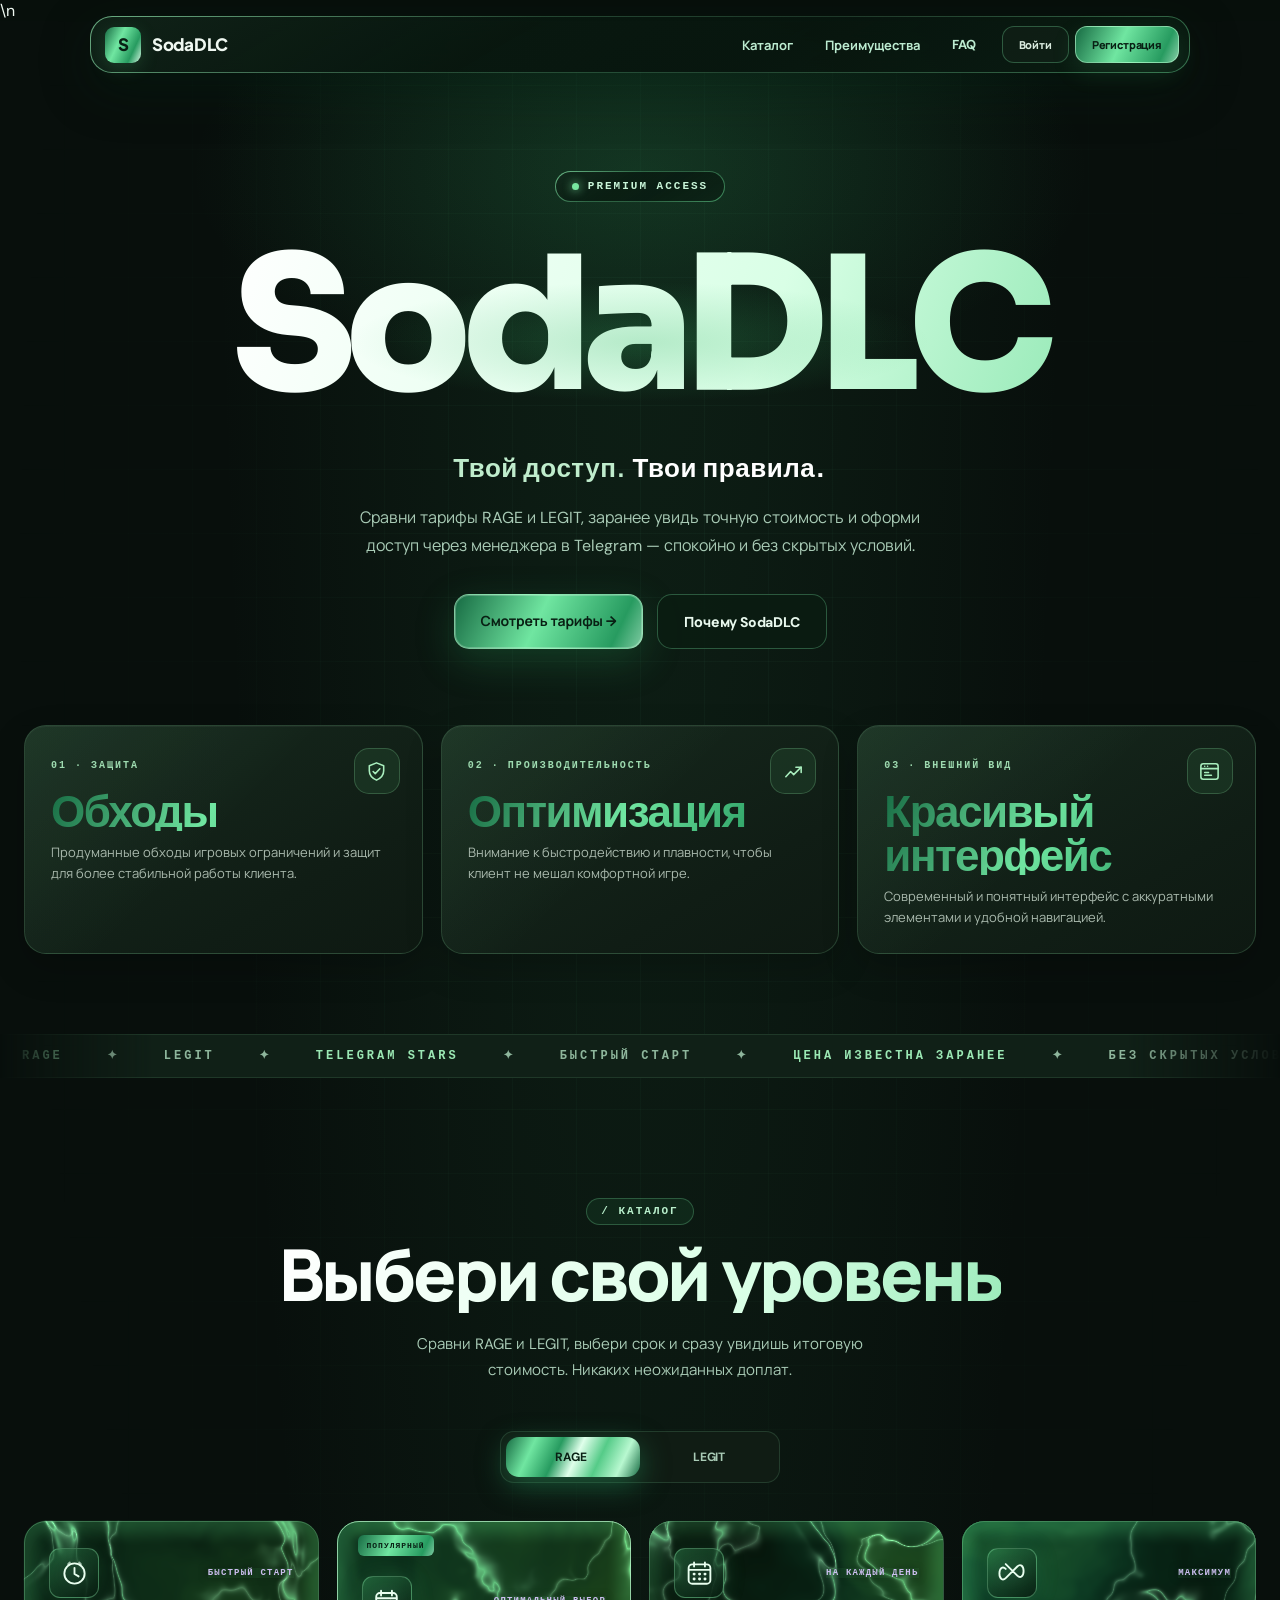
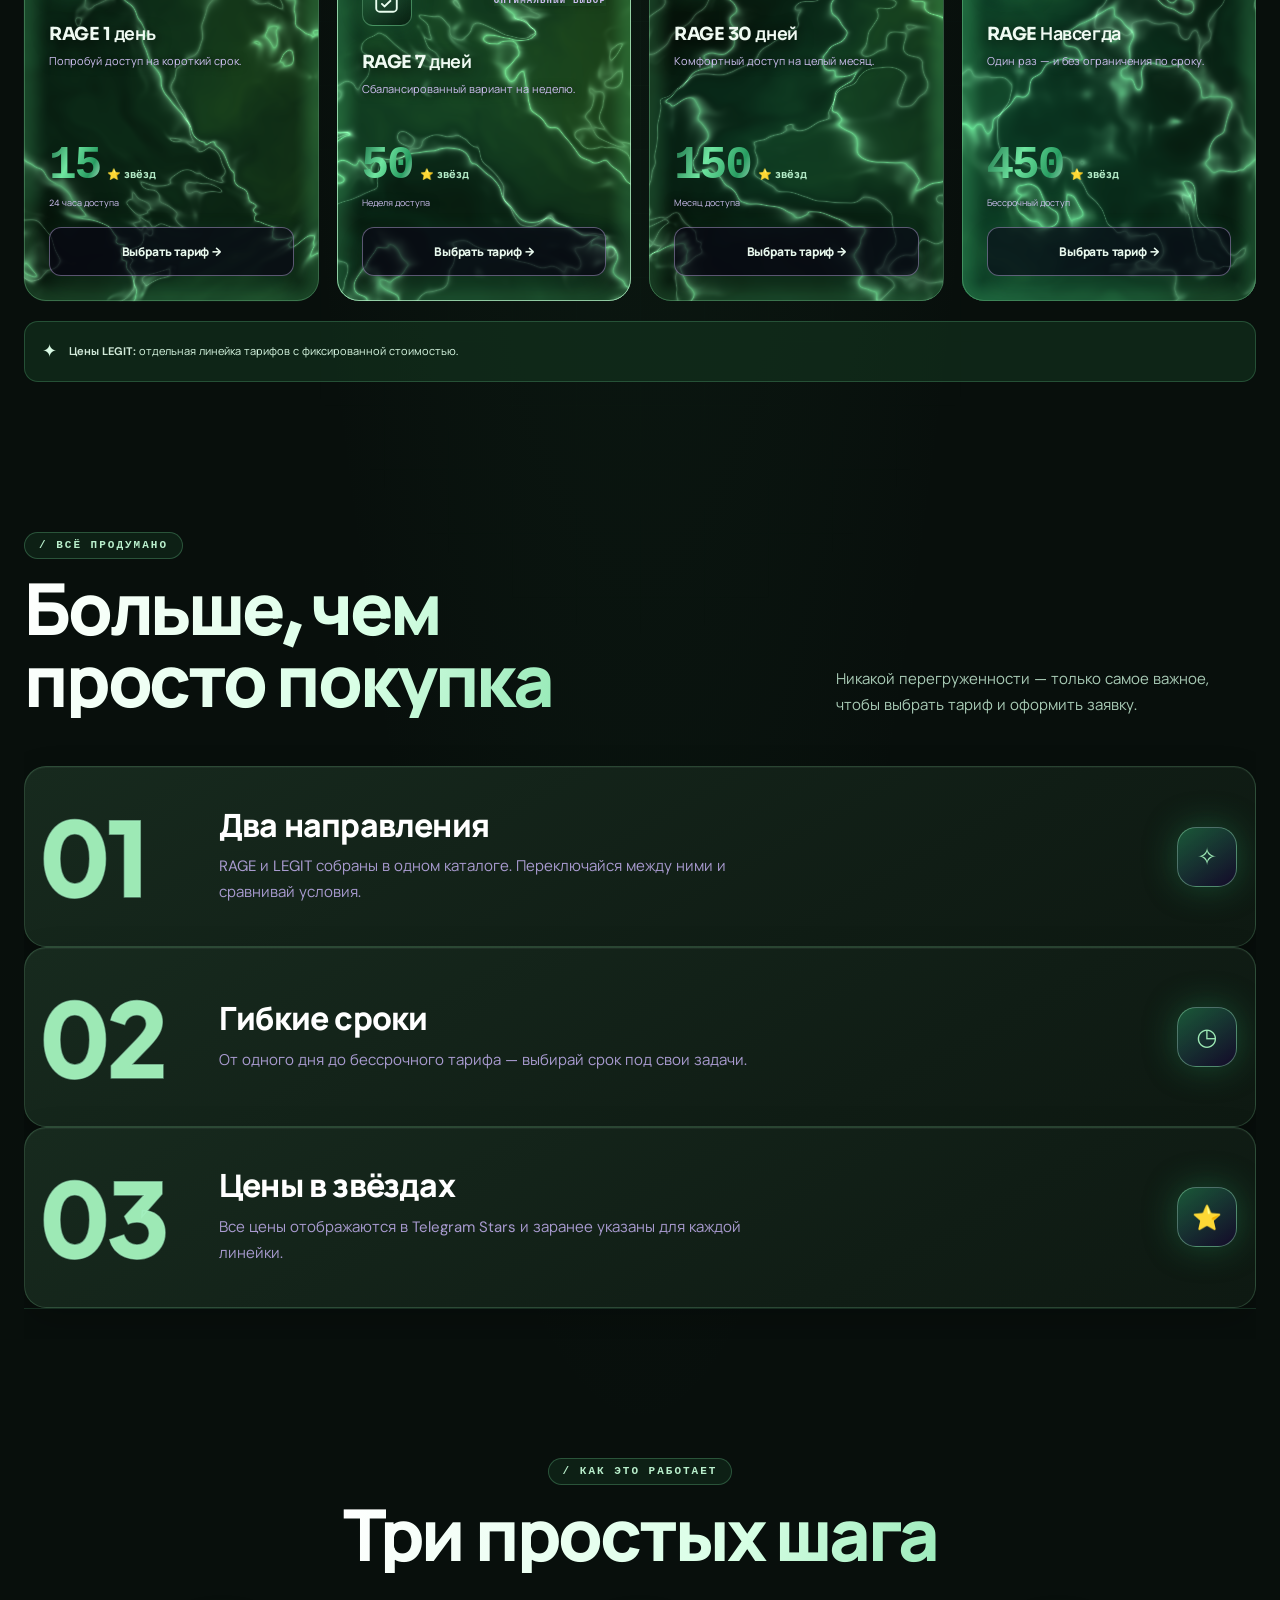
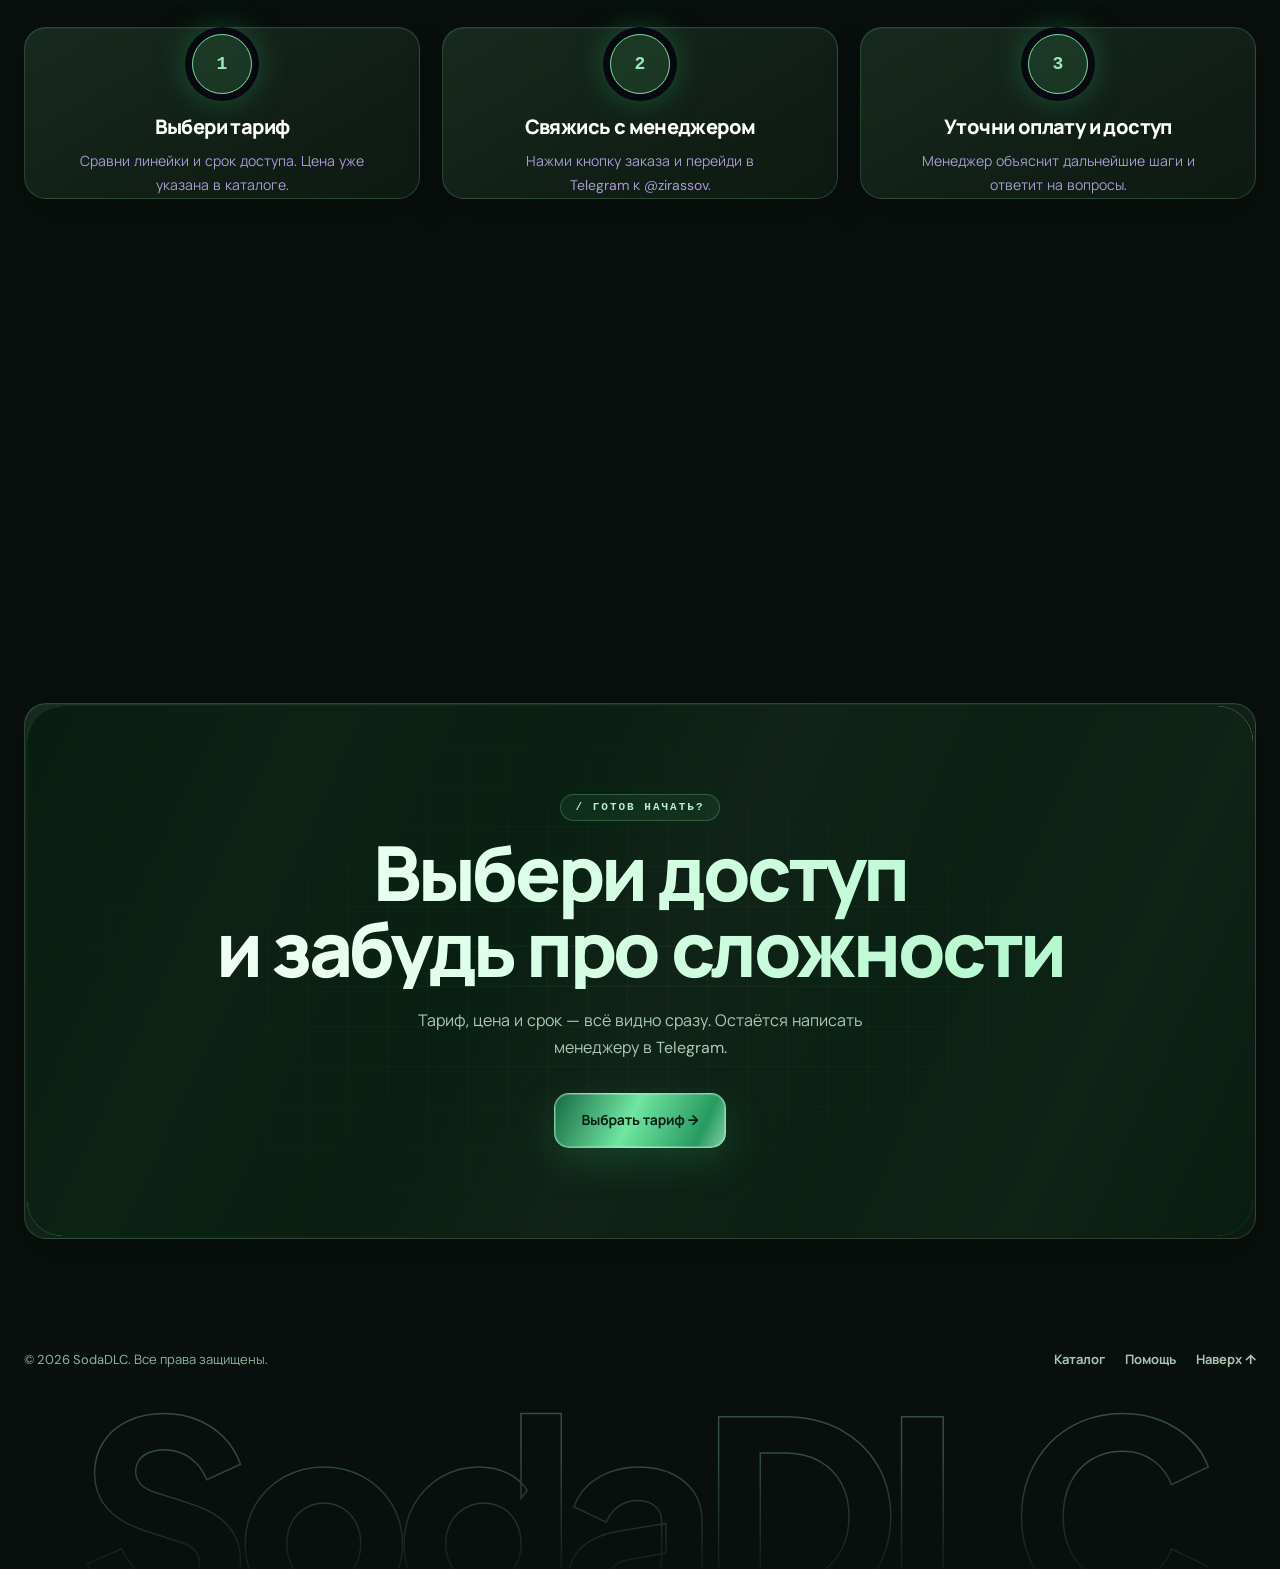
==== commit 3ae1ef22: "Replace pricing summary cards with client feature cards" ====
--- a/src/index.html
+++ b/src/index.html
@@ -196,11 +196,22 @@
       <p class="x-lead">Сравни тарифы RAGE и LEGIT, заранее увидь точную стоимость и оформи доступ через менеджера в Telegram — спокойно и без скрытых условий.</p>
       <div class="x-cta-row"><button class="primary-btn" onclick="document.querySelector('#catalog').scrollIntoView({behavior:'smooth'})">Смотреть тарифы <span>→</span></button><button class="ghost-btn" onclick="document.querySelector('#benefits').scrollIntoView({behavior:'smooth'})">Почему SodaDLC</button></div>
       <div class="x-rail">
-        <article class="x-tilt reveal" style="--i:0"><div class="x-ico" aria-hidden="true"><svg viewBox="0 0 24 24"><path d="M13.2 2.8 5.7 13h5.1l-.8 8.2L18.3 10h-5.2l.1-7.2Z"/></svg></div><small>RAGE · от</small><strong>15<em>⭐ звёзд</em></strong><p>Максимум возможностей. Сроки от одного дня до бессрочного доступа.</p></article>
-        
-        <article class="x-tilt reveal" style="--i:2"><div class="x-ico" aria-hidden="true"><svg viewBox="0 0 24 24"><path d="m12 2.5 2.5 6.9 7 2.6-7 2.5-2.5 7-2.6-7-6.9-2.5 6.9-2.6L12 2.5Z"/><path d="m19 2 .7 2.1L22 5l-2.3.8L19 8l-.8-2.2L16 5l2.2-.9L19 2Z"/></svg></div><small>Оплата</small><strong>Stars<em>Telegram</em></strong><p>Цена известна заранее. Заказ через менеджера, без регистрации.</p></article>
-      </div>
-      <div class="x-scroll" aria-hidden="true"></div>
+        <article class="x-tilt reveal" style="--i:0">
+          <div class="x-ico" aria-hidden="true"><svg viewBox="0 0 24 24"><path d="M12 3 4.5 6v5.2c0 4.6 3.1 7.8 7.5 9.8 4.4-2 7.5-5.2 7.5-9.8V6L12 3Z"/><path d="m8.5 12 2.2 2.2 4.8-5"/></svg></div>
+          <small>01 · ЗАЩИТА</small><strong>Обходы</strong>
+          <p>Продуманные обходы игровых ограничений и защит для более стабильной работы клиента.</p>
+        </article>
+        <article class="x-tilt reveal" style="--i:1">
+          <div class="x-ico" aria-hidden="true"><svg viewBox="0 0 24 24"><path d="M4 17.5 9 12l3.2 3.2L20 7.5"/><path d="M14.5 7.5H20V13"/></svg></div>
+          <small>02 · ПРОИЗВОДИТЕЛЬНОСТЬ</small><strong>Оптимизация</strong>
+          <p>Внимание к быстродействию и плавности, чтобы клиент не мешал комфортной игре.</p>
+        </article>
+        <article class="x-tilt reveal" style="--i:2">
+          <div class="x-ico" aria-hidden="true"><svg viewBox="0 0 24 24"><rect x="3" y="4" width="18" height="16" rx="2.5"/><path d="M3 9h18M7 6.5h.01M10 6.5h.01M7 13h4M7 16h7"/></svg></div>
+          <small>03 · ВНЕШНИЙ ВИД</small><strong>Красивый интерфейс</strong>
+          <p>Современный и понятный интерфейс с аккуратными элементами и удобной навигацией.</p>
+        </article>
+      </div>
     </section>
     <div class="marquee" aria-hidden="true"><div class="mq-track"><span class="hi">RAGE</span><span>✦</span><span>LEGIT</span><span>✦</span><span class="hi">TELEGRAM STARS</span><span>✦</span><span>БЫСТРЫЙ СТАРТ</span><span>✦</span><span class="hi">ЦЕНА ИЗВЕСТНА ЗАРАНЕЕ</span><span>✦</span><span>БЕЗ СКРЫТЫХ УСЛОВИЙ</span><span>✦</span><span class="hi">RAGE</span><span>✦</span><span>LEGIT</span><span>✦</span><span class="hi">TELEGRAM STARS</span><span>✦</span><span>БЫСТРЫЙ СТАРТ</span><span>✦</span><span class="hi">ЦЕНА ИЗВЕСТНА ЗАРАНЕЕ</span><span>✦</span><span>БЕЗ СКРЫТЫХ УСЛОВИЙ</span><span>✦</span></div></div>
     <section class="x-wrap x-sec" id="catalog">
--- a/src/css/styles.css
+++ b/src/css/styles.css
@@ -1434,8 +1434,7 @@
 .loader-script{animation-duration:5.2s!important}
 .loader-bar::after{animation-duration:5.8s!important}
 @media(min-width:901px) and (pointer:fine){
-  .ambient,.cold-mist i{animation-duration:calc(var(--motion-duration,1)*1s)!important}
-  .x-cta{animation-duration:16s!important}
+.x-cta{animation-duration:16s!important}
   .x-steps::after{transition-duration:2.4s!important}
   .x-step,.x-feat,.x-tilt,.product-card,.faq-item,.primary-btn,.ghost-btn,.buy-btn,.nav a,.x-dot,.x-fi{
     transition-duration:.65s!important;
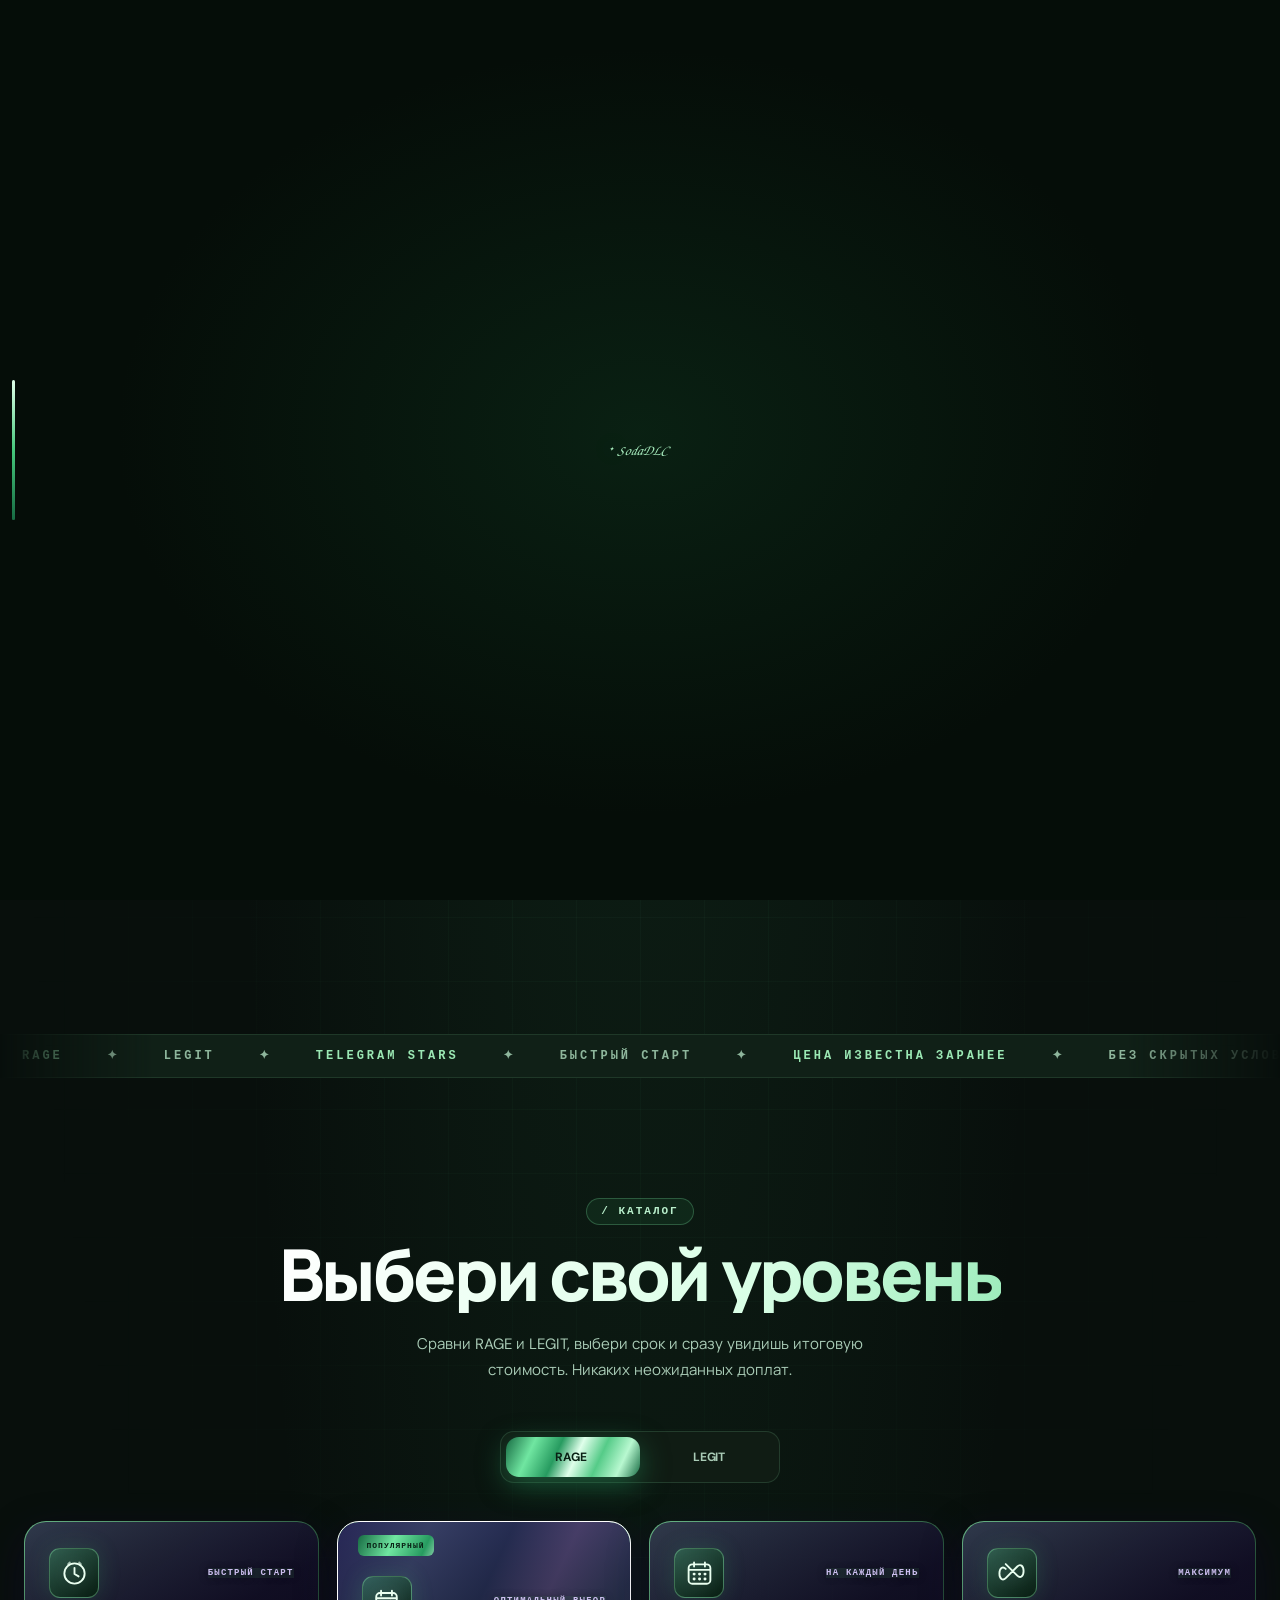
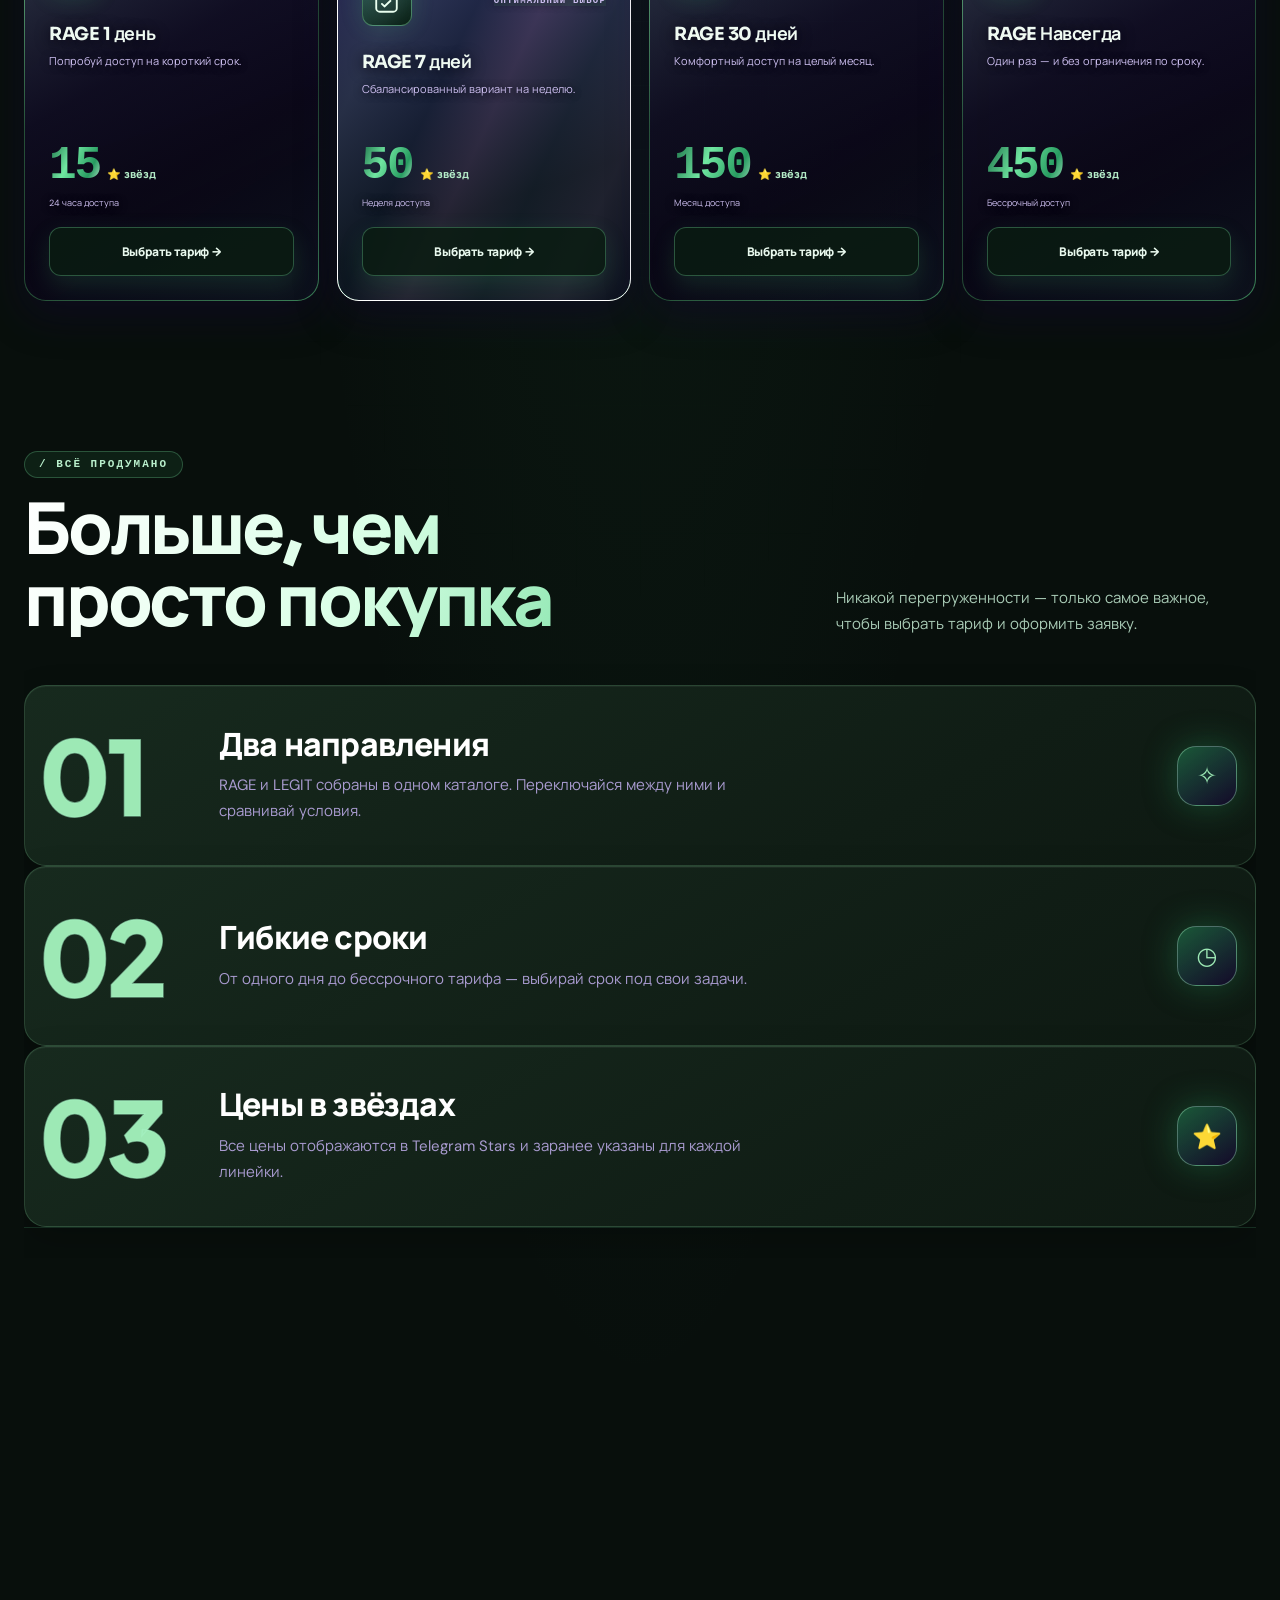
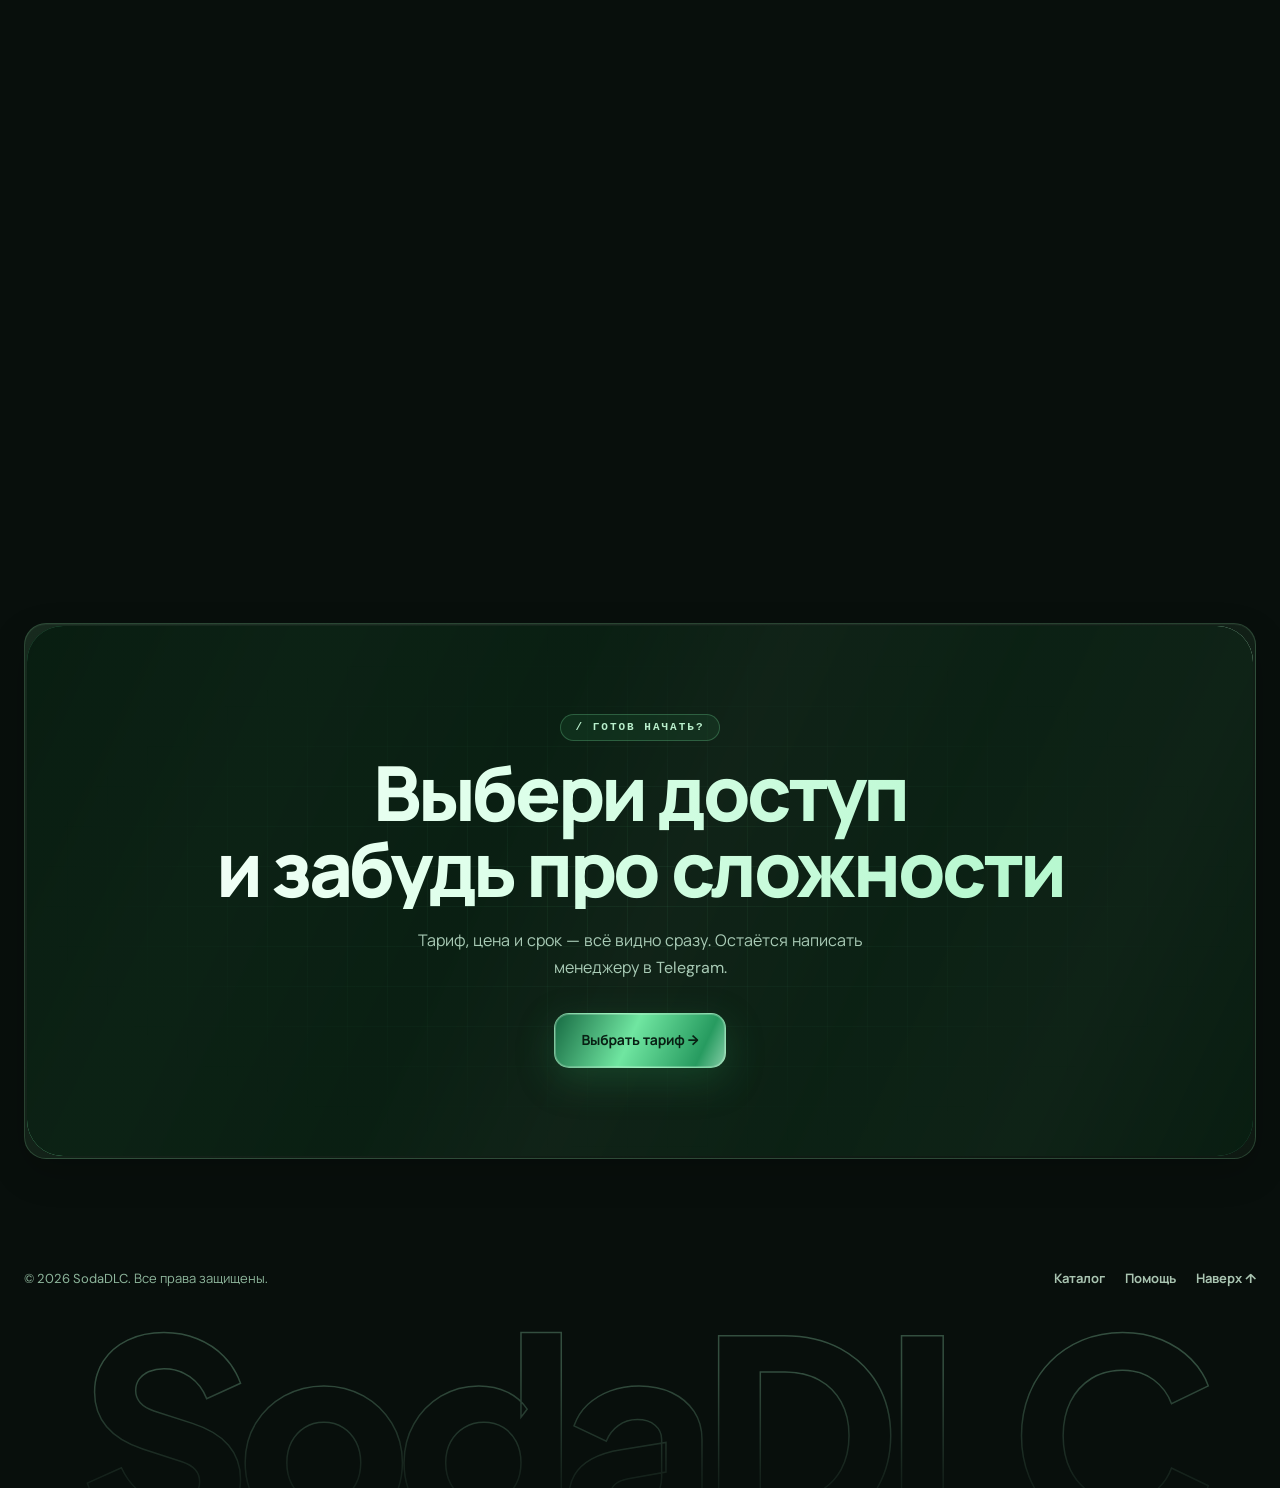
==== commit e2ebfdf7: "Upgrade desktop motion and tariff shader quality; replace summary cards" ====
--- a/src/index.html
+++ b/src/index.html
@@ -175,6 +175,21 @@
   .x-cta-in::before{animation-duration:28s!important}
 }
 </style>
+<style id="sodadlc-smooth-desktop-final">
+@media(min-width:901px) and (pointer:fine){
+ .x-rail .x-tilt{transition:transform 1.05s cubic-bezier(.22,.75,.25,1),box-shadow 1.05s ease,border-color 1.05s ease!important;transform:perspective(1400px) rotateX(calc(var(--rx,0deg)*.22)) rotateY(calc(var(--ry,0deg)*.22)) translateZ(0)!important;box-shadow:0 18px 48px rgba(0,0,0,.22)!important}
+ .x-rail .x-tilt:hover{transform:perspective(1400px) rotateX(calc(var(--rx,0deg)*.22)) rotateY(calc(var(--ry,0deg)*.22)) translateY(-4px)!important}
+ .x-rail .x-tilt strong,.x-title,.hero h1,.gradient-text{animation-duration:18s!important;animation-timing-function:ease-in-out!important}
+ .x-tilt::before{animation:emeraldCardSheen 18s ease-in-out infinite!important}
+ .x-badge i{animation-duration:4.5s!important}.x-scroll::after{animation-duration:3.4s!important}
+ .mq-track{animation-duration:78s!important}#sparkles i{animation-duration:14s!important}
+ body::before,body::after,#app::after{animation-duration:65s!important}
+ .primary-btn::after,.buy-btn::after,.nav-cta::before,.auth-btn.primary::before,.buy-btn::before{animation-duration:18s!important}
+ #productGrid .product-card{animation-duration:1.5s!important;transition-duration:1s!important}
+ .x-feat,.x-step,.faq-item,.primary-btn,.ghost-btn,.buy-btn,.nav a,.x-dot,.x-fi,.product-card{transition-duration:.85s!important;transition-timing-function:cubic-bezier(.22,.75,.25,1)!important}
+ .reveal{transition-duration:1.35s!important;transition-timing-function:cubic-bezier(.22,.75,.25,1)!important}
+}
+</style>
 </head>
 <body>
 <div class="loader" id="loader" aria-label="SodaDLC"><i class="loader-bar"></i><div class="loader-word"><span class="loader-spark">✦</span><span class="loader-script"><span class="ls">S</span>odaDLC</span></div></div>
@@ -196,21 +211,9 @@
       <p class="x-lead">Сравни тарифы RAGE и LEGIT, заранее увидь точную стоимость и оформи доступ через менеджера в Telegram — спокойно и без скрытых условий.</p>
       <div class="x-cta-row"><button class="primary-btn" onclick="document.querySelector('#catalog').scrollIntoView({behavior:'smooth'})">Смотреть тарифы <span>→</span></button><button class="ghost-btn" onclick="document.querySelector('#benefits').scrollIntoView({behavior:'smooth'})">Почему SodaDLC</button></div>
       <div class="x-rail">
-        <article class="x-tilt reveal" style="--i:0">
-          <div class="x-ico" aria-hidden="true"><svg viewBox="0 0 24 24"><path d="M12 3 4.5 6v5.2c0 4.6 3.1 7.8 7.5 9.8 4.4-2 7.5-5.2 7.5-9.8V6L12 3Z"/><path d="m8.5 12 2.2 2.2 4.8-5"/></svg></div>
-          <small>01 · ЗАЩИТА</small><strong>Обходы</strong>
-          <p>Продуманные обходы игровых ограничений и защит для более стабильной работы клиента.</p>
-        </article>
-        <article class="x-tilt reveal" style="--i:1">
-          <div class="x-ico" aria-hidden="true"><svg viewBox="0 0 24 24"><path d="M4 17.5 9 12l3.2 3.2L20 7.5"/><path d="M14.5 7.5H20V13"/></svg></div>
-          <small>02 · ПРОИЗВОДИТЕЛЬНОСТЬ</small><strong>Оптимизация</strong>
-          <p>Внимание к быстродействию и плавности, чтобы клиент не мешал комфортной игре.</p>
-        </article>
-        <article class="x-tilt reveal" style="--i:2">
-          <div class="x-ico" aria-hidden="true"><svg viewBox="0 0 24 24"><rect x="3" y="4" width="18" height="16" rx="2.5"/><path d="M3 9h18M7 6.5h.01M10 6.5h.01M7 13h4M7 16h7"/></svg></div>
-          <small>03 · ВНЕШНИЙ ВИД</small><strong>Красивый интерфейс</strong>
-          <p>Современный и понятный интерфейс с аккуратными элементами и удобной навигацией.</p>
-        </article>
+<article class="x-tilt reveal" style="--i:0"><div class="x-ico" aria-hidden="true"><svg viewBox="0 0 24 24"><path d="M12 3 4.5 6v5.2c0 4.6 3.1 7.8 7.5 9.8 4.4-2 7.5-5.2 7.5-9.8V6L12 3Z"/><path d="m8.5 12 2.2 2.2 4.8-5"/></svg></div><small>01 · ЗАЩИТА</small><strong>Обходы</strong><p>Продуманные обходы игровых ограничений и защит для более стабильной работы клиента.</p></article>
+<article class="x-tilt reveal" style="--i:1"><div class="x-ico" aria-hidden="true"><svg viewBox="0 0 24 24"><path d="M4 17.5 9 12l3.2 3.2L20 7.5"/><path d="M14.5 7.5H20V13"/></svg></div><small>02 · ПРОИЗВОДИТЕЛЬНОСТЬ</small><strong>Оптимизация</strong><p>Внимание к быстродействию и плавности, чтобы клиент не мешал комфортной игре.</p></article>
+<article class="x-tilt reveal" style="--i:2"><div class="x-ico" aria-hidden="true"><svg viewBox="0 0 24 24"><rect x="3" y="4" width="18" height="16" rx="2.5"/><path d="M3 9h18M7 6.5h.01M10 6.5h.01M7 13h4M7 16h7"/></svg></div><small>03 · ВНЕШНИЙ ВИД</small><strong>Красивый интерфейс</strong><p>Современный и понятный интерфейс с аккуратными элементами и удобной навигацией.</p></article>
       </div>
     </section>
     <div class="marquee" aria-hidden="true"><div class="mq-track"><span class="hi">RAGE</span><span>✦</span><span>LEGIT</span><span>✦</span><span class="hi">TELEGRAM STARS</span><span>✦</span><span>БЫСТРЫЙ СТАРТ</span><span>✦</span><span class="hi">ЦЕНА ИЗВЕСТНА ЗАРАНЕЕ</span><span>✦</span><span>БЕЗ СКРЫТЫХ УСЛОВИЙ</span><span>✦</span><span class="hi">RAGE</span><span>✦</span><span>LEGIT</span><span>✦</span><span class="hi">TELEGRAM STARS</span><span>✦</span><span>БЫСТРЫЙ СТАРТ</span><span>✦</span><span class="hi">ЦЕНА ИЗВЕСТНА ЗАРАНЕЕ</span><span>✦</span><span>БЕЗ СКРЫТЫХ УСЛОВИЙ</span><span>✦</span></div></div>
@@ -218,8 +221,7 @@
       <div class="x-head c reveal"><div class="x-eyebrow">/ каталог</div><h2 class="x-h2">Выбери свой уровень</h2><p>Сравни RAGE и LEGIT, выбери срок и сразу увидишь итоговую стоимость. Никаких неожиданных доплат.</p></div>
       <div class="x-tabwrap reveal"><div class="tabs" role="tablist"><button class="tab active" data-kind="rage" role="tab" aria-selected="true">RAGE</button><button class="tab" data-kind="legit" role="tab" aria-selected="false">LEGIT</button></div></div>
       <div class="x-gridwrap"><canvas class="x-cards" aria-hidden="true"></canvas><div class="product-grid" id="productGrid" aria-live="polite"></div></div>
-      <div class="discount-note" id="discountNote" hidden><span style="font-size:18px">✦</span><span><b>Цены LEGIT:</b> отдельная линейка тарифов с фиксированной стоимостью.</span></div>
-    </section>
+</section>
     <section class="x-wrap x-sec" id="benefits">
       <div class="x-head reveal"><div><div class="x-eyebrow">/ всё продумано</div><h2 class="x-h2">Больше, чем<br>просто покупка</h2></div><p>Никакой перегруженности — только самое важное, чтобы выбрать тариф и оформить заявку.</p></div>
       <div class="x-feats">
@@ -271,5 +273,6 @@
 
 
   <script src="js/app.js"></script>
+<script id="sodadlc-feature-rail-final">(function(){var r=document.querySelector('.x-rail');if(r)r.innerHTML="<article class=\"x-tilt reveal\" style=\"--i:0\"><div class=\"x-ico\" aria-hidden=\"true\"><svg viewBox=\"0 0 24 24\"><path d=\"M12 3 4.5 6v5.2c0 4.6 3.1 7.8 7.5 9.8 4.4-2 7.5-5.2 7.5-9.8V6L12 3Z\"/><path d=\"m8.5 12 2.2 2.2 4.8-5\"/></svg></div><small>01 · ЗАЩИТА</small><strong>Обходы</strong><p>Продуманные обходы игровых ограничений и защит для более стабильной работы клиента.</p></article>\n<article class=\"x-tilt reveal\" style=\"--i:1\"><div class=\"x-ico\" aria-hidden=\"true\"><svg viewBox=\"0 0 24 24\"><path d=\"M4 17.5 9 12l3.2 3.2L20 7.5\"/><path d=\"M14.5 7.5H20V13\"/></svg></div><small>02 · ПРОИЗВОДИТЕЛЬНОСТЬ</small><strong>Оптимизация</strong><p>Внимание к быстродействию и плавности, чтобы клиент не мешал комфортной игре.</p></article>\n<article class=\"x-tilt reveal\" style=\"--i:2\"><div class=\"x-ico\" aria-hidden=\"true\"><svg viewBox=\"0 0 24 24\"><rect x=\"3\" y=\"4\" width=\"18\" height=\"16\" rx=\"2.5\"/><path d=\"M3 9h18M7 6.5h.01M10 6.5h.01M7 13h4M7 16h7\"/></svg></div><small>03 · ВНЕШНИЙ ВИД</small><strong>Красивый интерфейс</strong><p>Современный и понятный интерфейс с аккуратными элементами и удобной навигацией.</p></article>";})();</script>
 </body>
 </html>
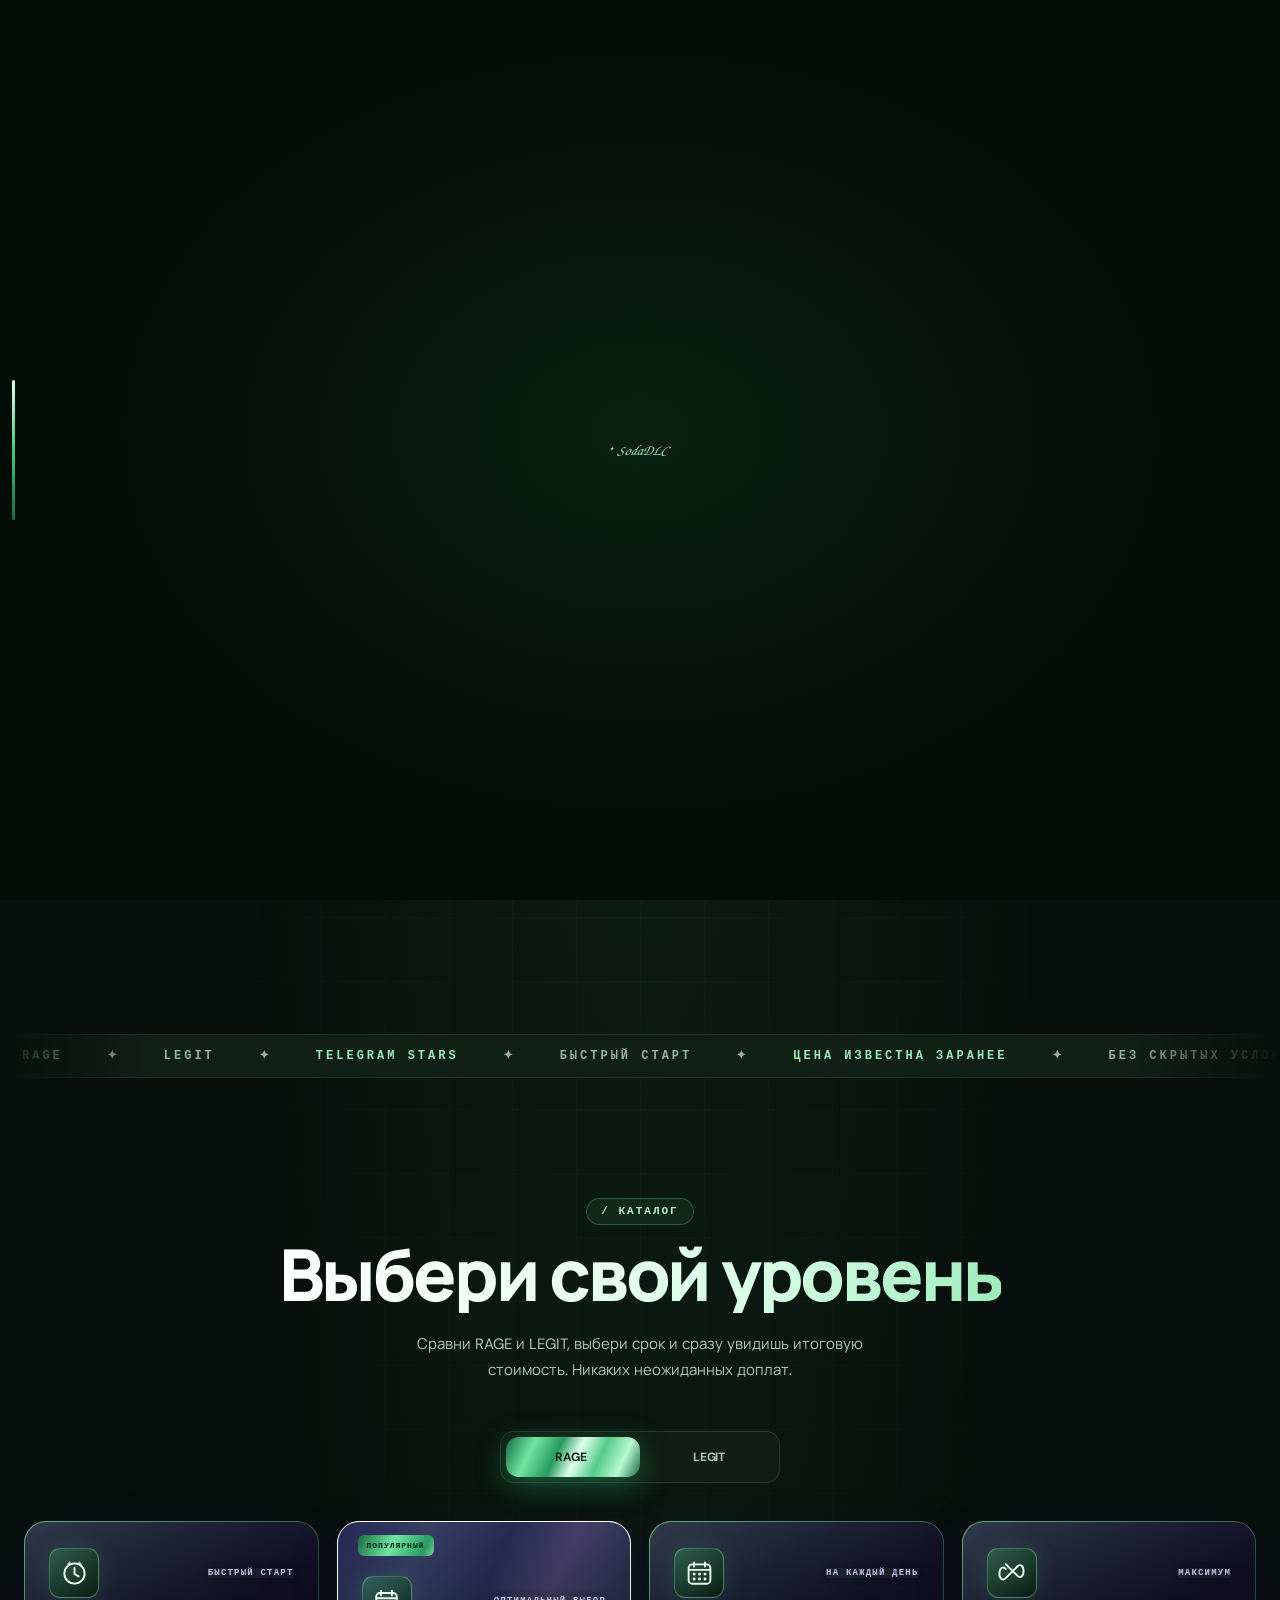
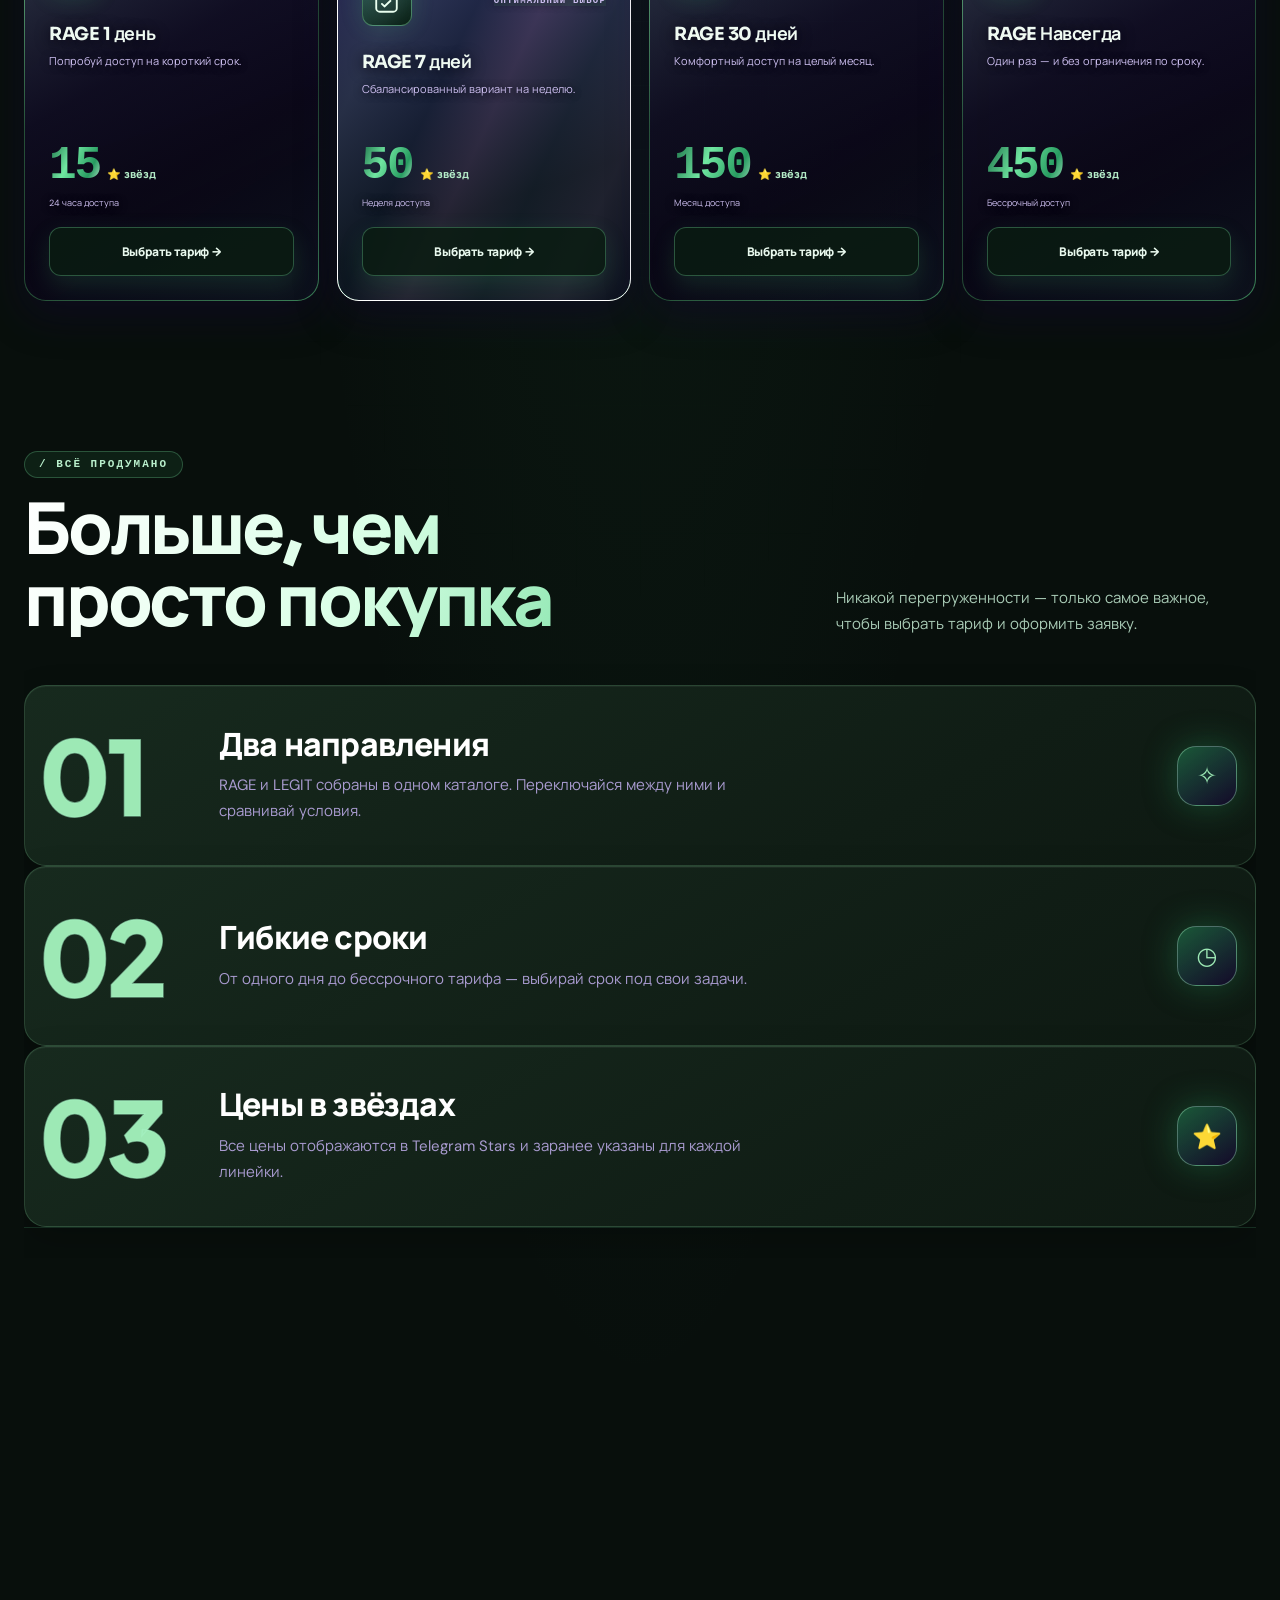
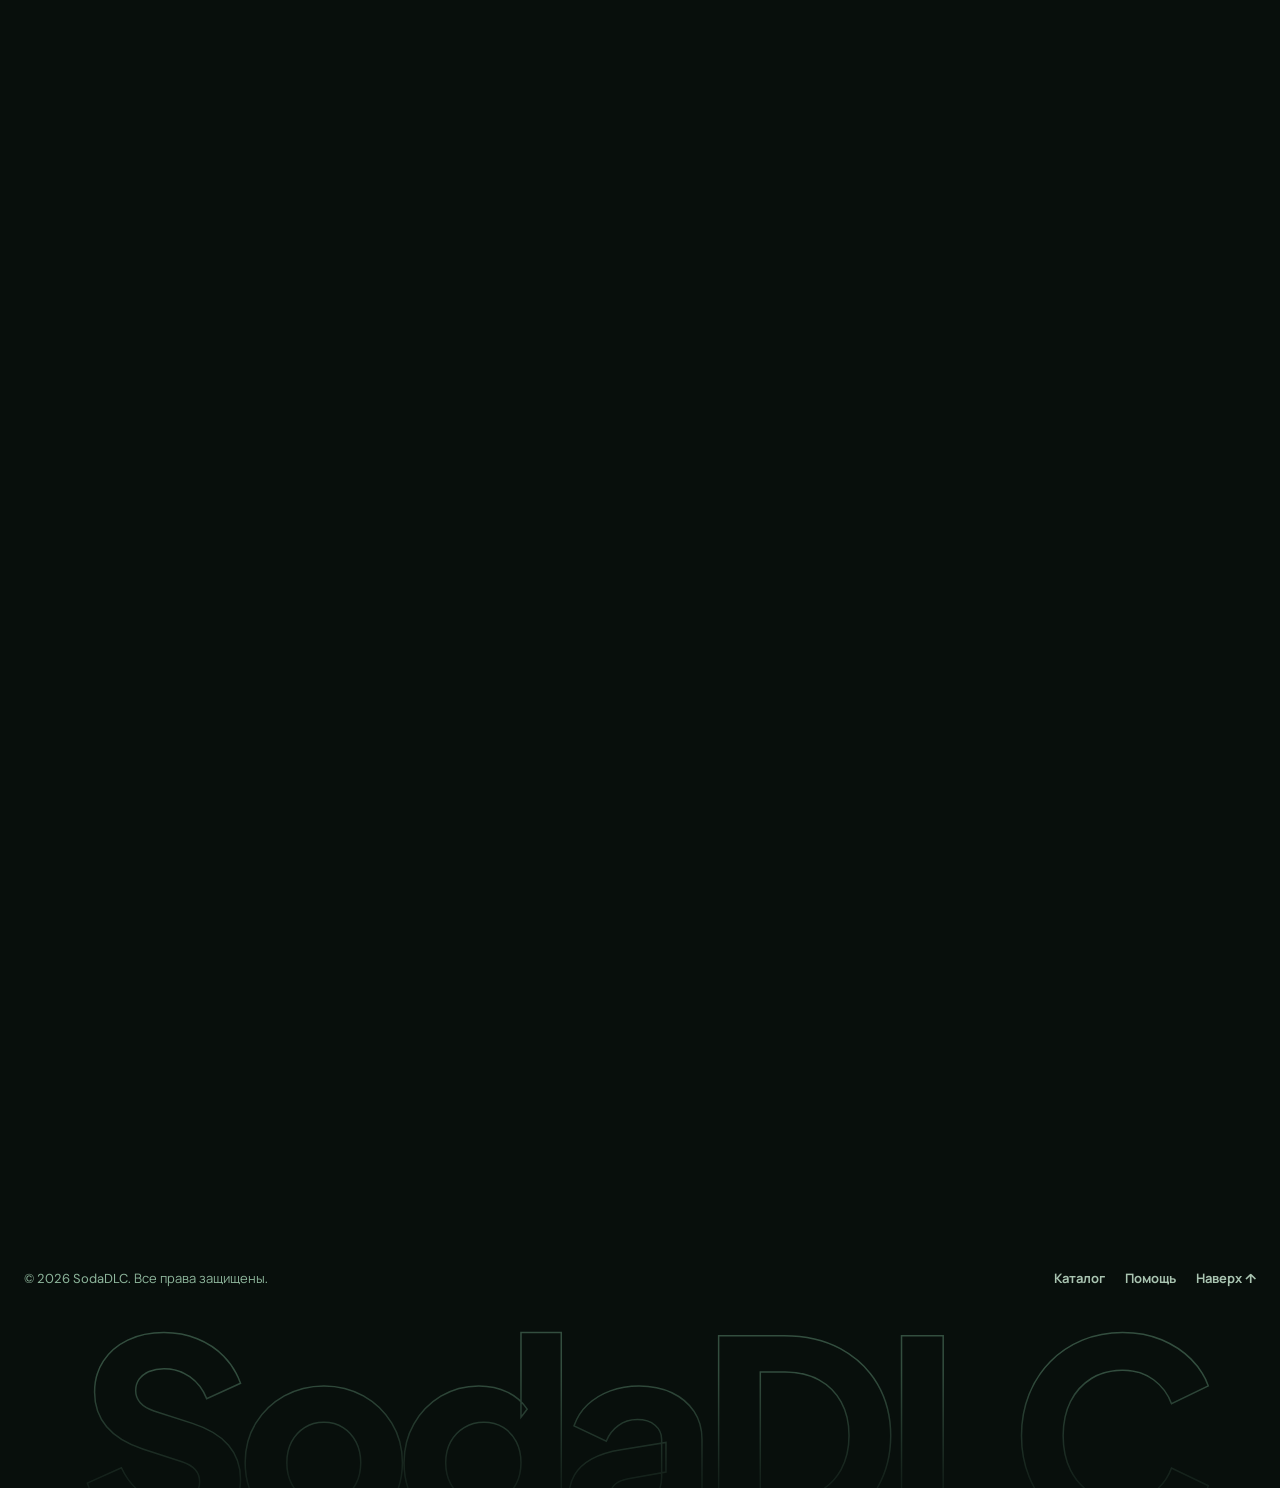
==== commit 573e6268: "Sync smooth desktop motion settings across source files" ====
--- a/src/index.html
+++ b/src/index.html
@@ -190,6 +190,25 @@
  .reveal{transition-duration:1.35s!important;transition-timing-function:cubic-bezier(.22,.75,.25,1)!important}
 }
 </style>
+<style id="sodadlc-desktop-cinematic-motion">
+/* DESKTOP CINEMATIC MOTION: intentionally restrained, slow and smooth */
+@media (min-width:901px) and (pointer:fine){
+ .loader{transition:opacity 1.25s cubic-bezier(.22,.61,.36,1),visibility 1.25s!important}
+ .loader-word{animation:wordIn 2.4s .35s cubic-bezier(.16,1,.3,1) both!important}
+ .loader-script{animation:wordWipe 5.8s .55s cubic-bezier(.22,.61,.36,1) forwards!important}
+ .loader-spark{animation:sparkIn 2.4s .35s cubic-bezier(.16,1,.3,1) both!important}
+ .loader-bar::after{animation:barFill 6.8s cubic-bezier(.22,.61,.36,1) forwards!important}
+ .cold-mist i:nth-child(1){animation-duration:58s!important}.cold-mist i:nth-child(2){animation-duration:72s!important}.cold-mist i:nth-child(3){animation-duration:82s!important}.cold-mist i:nth-child(4){animation-duration:68s!important}
+ body::before,body::after{animation-duration:70s!important}#glow{transition:transform 1.1s cubic-bezier(.22,.61,.36,1)!important}
+ .cube{animation-duration:12s!important}.orbit{animation-duration:18s!important}.orbit:before{animation-duration:70s!important}.orbit-glow{animation-duration:14s!important}
+ .gradient-text{animation-duration:18s!important}.brand-mark:after{animation-duration:12s!important}.brand-mark,.product-icon,.feature-icon{animation-duration:16s!important}
+ .primary-btn:before,.nav-cta:before,.auth-btn.primary:before,.buy-btn:before,.telegram-link:before{animation-duration:14s!important}
+ .mq-track{animation-duration:100s!important}#sparkles i{animation-duration:20s!important}
+ .reveal{transition:opacity 1.2s cubic-bezier(.22,.61,.36,1),transform 1.2s cubic-bezier(.22,.61,.36,1)!important}
+ .product-card,.feature,.step,.x-tilt,.x-feat,.x-step,.faq-item,.primary-btn,.ghost-btn,.buy-btn,.nav a,.x-dot,.x-fi,.modal,.modal-backdrop,.faq-q span:last-child{transition-duration:1s!important;transition-timing-function:cubic-bezier(.22,.61,.36,1)!important}
+ .product-card:after,.feature:after,.step:after,.proof-pill:after{transition-duration:1.4s!important}.x-tilt::before{animation-duration:22s!important}.x-cta{animation-duration:24s!important}
+}
+</style>
 </head>
 <body>
 <div class="loader" id="loader" aria-label="SodaDLC"><i class="loader-bar"></i><div class="loader-word"><span class="loader-spark">✦</span><span class="loader-script"><span class="ls">S</span>odaDLC</span></div></div>
--- a/src/css/styles.css
+++ b/src/css/styles.css
@@ -1447,3 +1447,17 @@
 }
 
 
+
+/* SODADLC SMOOTH DESKTOP FINAL */
+@media(min-width:901px) and (pointer:fine){.x-rail .x-tilt{transition:transform 1.05s cubic-bezier(.22,.75,.25,1),box-shadow 1.05s ease,border-color 1.05s ease!important;transform:perspective(1400px) rotateX(calc(var(--rx,0deg)*.22)) rotateY(calc(var(--ry,0deg)*.22)) translateZ(0)!important}.x-rail .x-tilt:hover{transform:perspective(1400px) rotateX(calc(var(--rx,0deg)*.22)) rotateY(calc(var(--ry,0deg)*.22)) translateY(-4px)!important}.x-rail .x-tilt strong,.x-title,.hero h1,.gradient-text{animation-duration:18s!important;animation-timing-function:ease-in-out!important}.x-tilt::before{animation:emeraldCardSheen 18s ease-in-out infinite!important}.mq-track{animation-duration:78s!important}#sparkles i{animation-duration:14s!important}body::before,body::after,#app::after{animation-duration:65s!important}.reveal{transition-duration:1.35s!important}}
+
+
+/* Global desktop motion pacing: soften every remaining UI transition/loop */
+@media(min-width:901px) and (pointer:fine){
+ *:not(.loader):not(.loader *){animation-duration:1.8s!important;transition-duration:.9s!important;transition-timing-function:cubic-bezier(.22,.75,.25,1)!important}
+ .mq-track{animation-duration:78s!important}.x-title,.hero h1,.gradient-text,.x-rail .x-tilt strong{animation-duration:18s!important}
+ body::before,body::after,#app::after{animation-duration:65s!important}#sparkles i{animation-duration:14s!important}
+ .x-badge i{animation-duration:4.5s!important}.x-scroll::after{animation-duration:3.4s!important}
+ .primary-btn::after,.buy-btn::after,.nav-cta::before,.auth-btn.primary::before,.buy-btn::before{animation-duration:18s!important}
+}
+
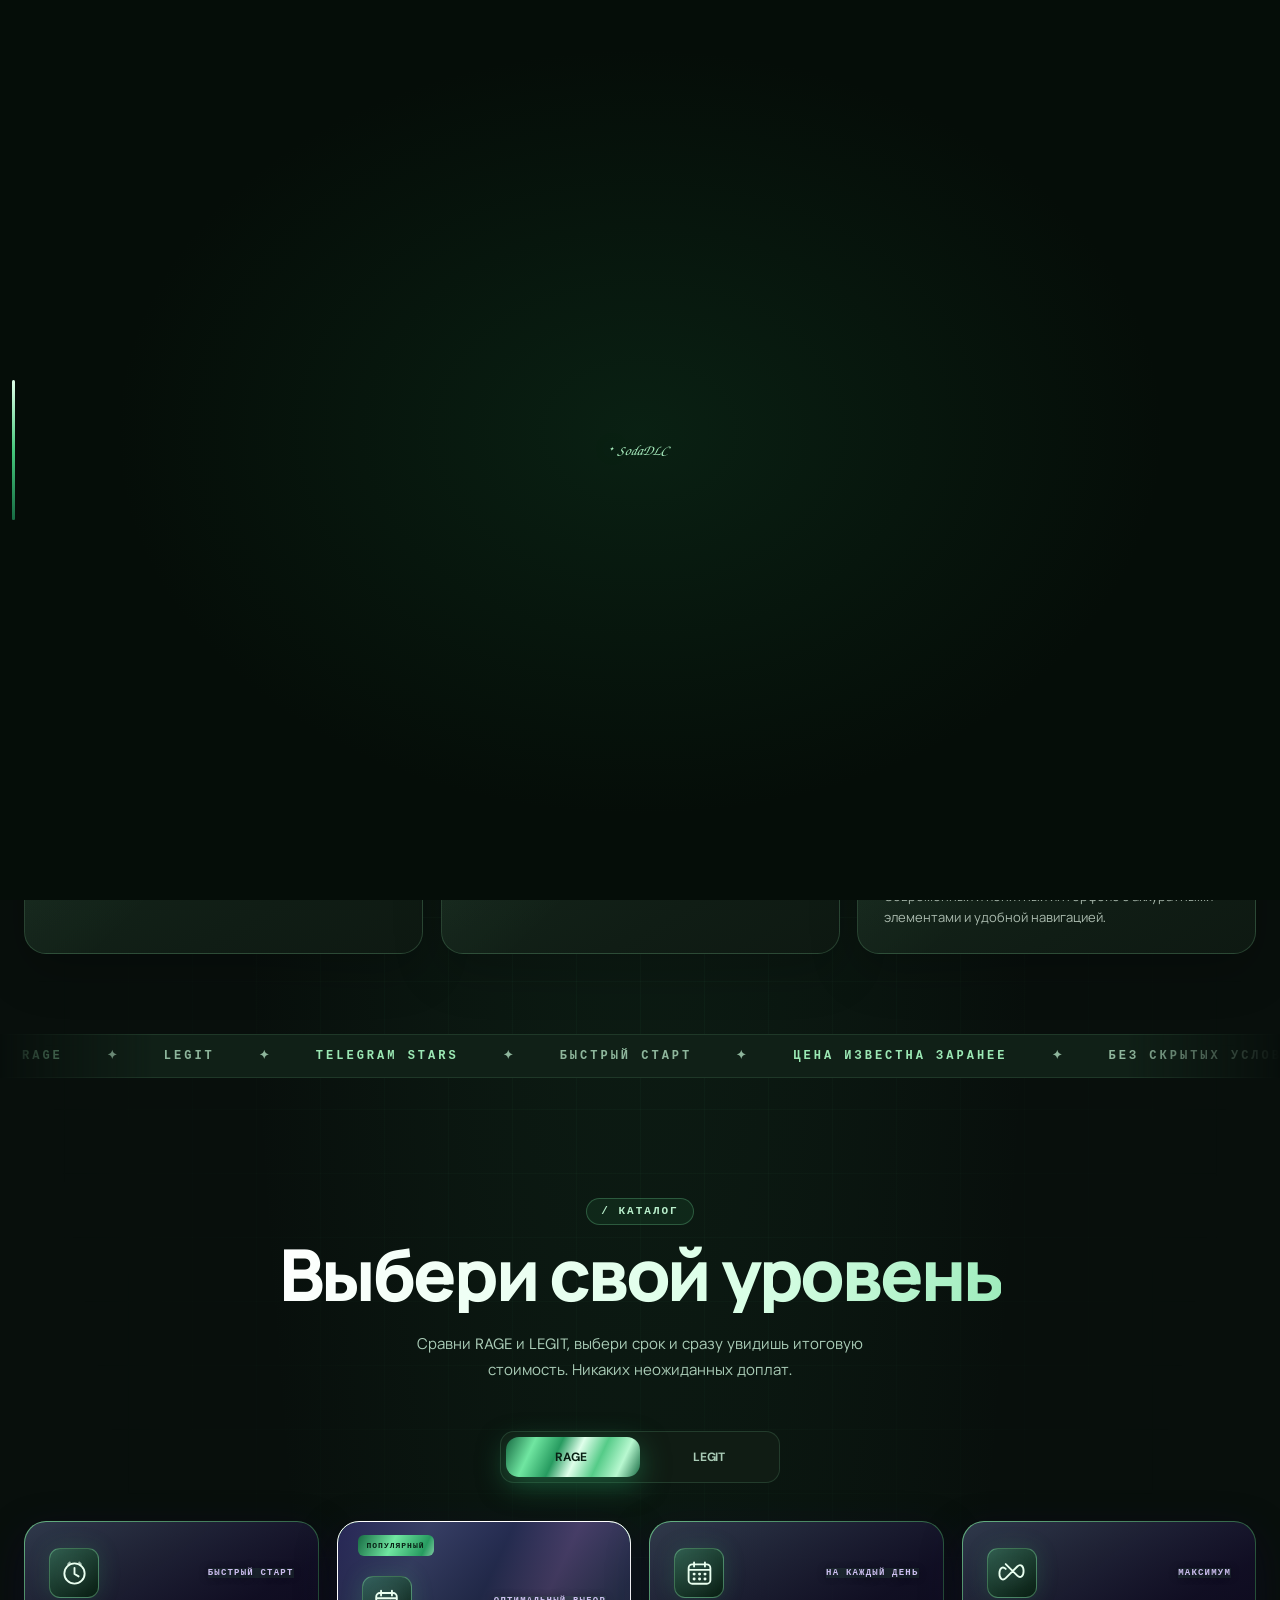
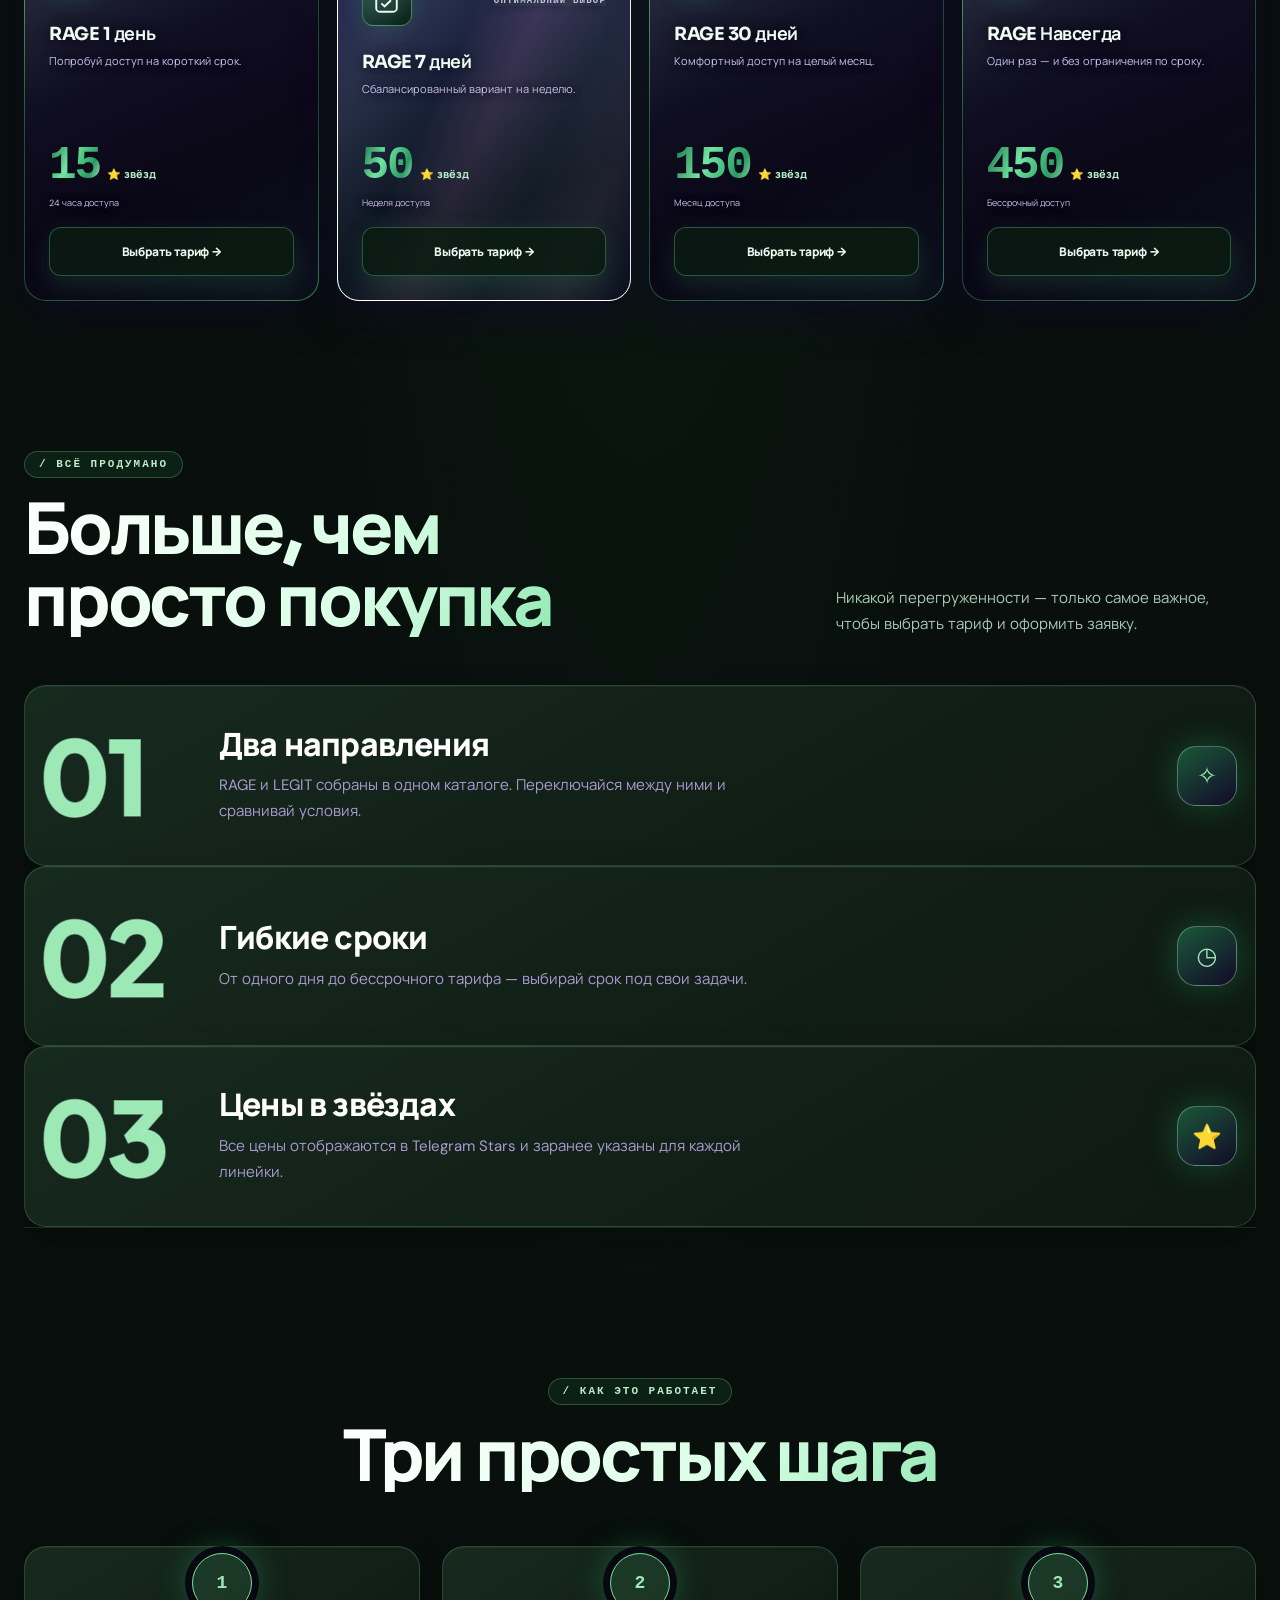
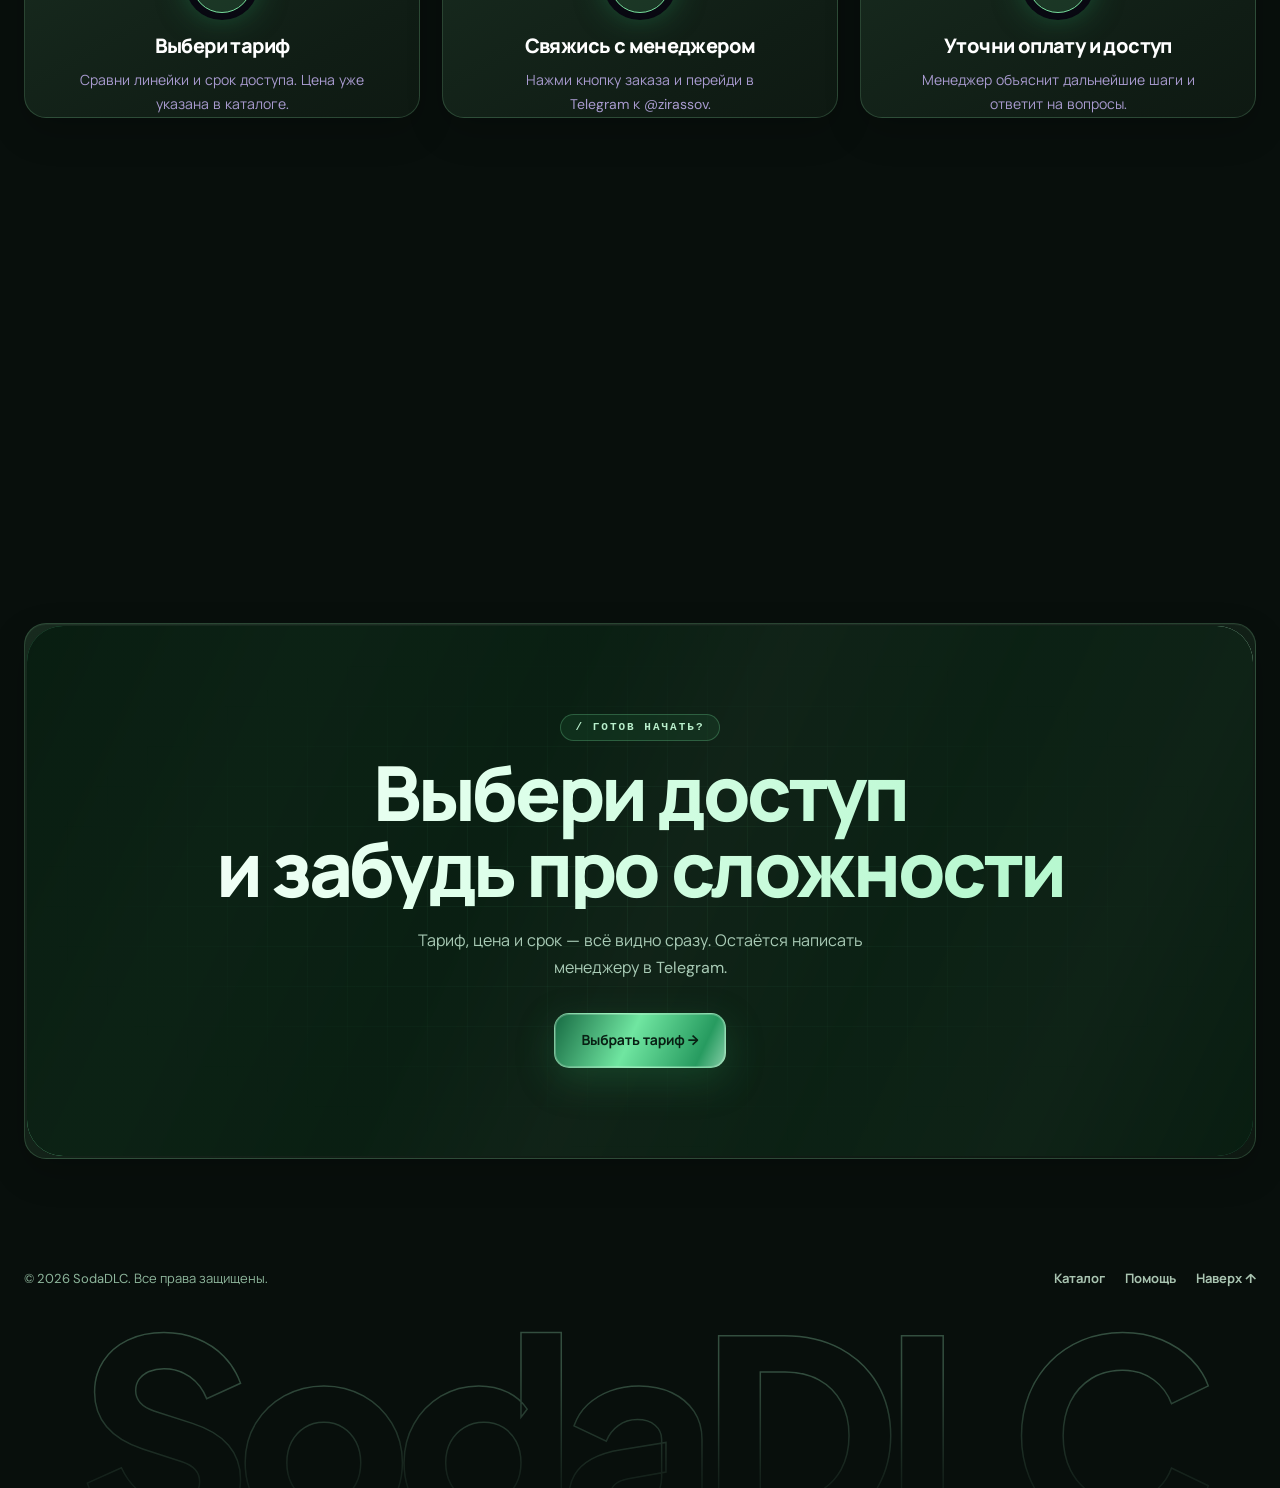
==== commit 34587389: "Restore visible feature cards and redesign responsive emerald cabinet" ====
--- a/src/index.html
+++ b/src/index.html
@@ -209,6 +209,76 @@
  .product-card:after,.feature:after,.step:after,.proof-pill:after{transition-duration:1.4s!important}.x-tilt::before{animation-duration:22s!important}.x-cta{animation-duration:24s!important}
 }
 </style>
+<style id="sodadlc-cabinet-emerald-premium">
+/* SODADLC CABINET — EMERALD PREMIUM */
+#cabinetModal .modal.cabinet{
+ width:min(1040px,100%)!important;max-height:min(92vh,960px)!important;
+ border:1px solid rgba(125,218,153,.28)!important;border-radius:28px!important;
+ background:radial-gradient(ellipse at 8% 0%,rgba(56,150,88,.22),transparent 38%),radial-gradient(ellipse at 100% 100%,rgba(37,104,65,.13),transparent 42%),linear-gradient(145deg,#111d15 0%,#0b120e 68%,#0a100c 100%)!important;
+ box-shadow:0 36px 120px rgba(0,0,0,.72),0 0 55px rgba(61,163,94,.10),inset 0 1px rgba(255,255,255,.07)!important;
+}
+#cabinetModal .modal.cabinet:before{content:"";position:absolute;inset:-35%;z-index:0;pointer-events:none;background:conic-gradient(from 25deg,transparent 0 25%,rgba(86,196,119,.08) 32%,transparent 40% 65%,rgba(114,222,149,.07) 72%,transparent 80%);filter:blur(42px);animation:shaderOrbit 70s linear infinite}
+#cabinetModal .modal-head{position:sticky;top:0;z-index:5;padding:25px 30px 21px!important;background:rgba(10,19,13,.88)!important;border-bottom:1px solid rgba(133,218,158,.16)!important;backdrop-filter:blur(22px)}
+#cabinetModal .modal-head h3{color:#effaf1!important;font-size:27px!important;letter-spacing:-1.1px}
+#cabinetModal .modal-head .kicker{color:#7fd49a!important;letter-spacing:2px}
+#cabinetModal .cabinet-body{padding:28px 30px 32px!important;position:relative;z-index:1}
+#cabinetModal .cabinet-hero{padding:28px!important;border:1px solid rgba(133,218,158,.25)!important;border-radius:23px!important;background:radial-gradient(circle at 12% 20%,rgba(78,174,105,.19),transparent 50%),linear-gradient(115deg,rgba(27,58,37,.88),rgba(15,29,20,.94))!important;box-shadow:0 18px 48px rgba(0,0,0,.22),inset 0 1px rgba(255,255,255,.07)!important}
+#cabinetModal .cabinet-hero:after{color:rgba(160,235,178,.055)!important}
+#cabinetModal .cabinet-avatar{width:68px;height:68px;flex-basis:68px;border-radius:21px!important;color:#092012!important;background:linear-gradient(145deg,#d9ffe2,#7bd996 65%,#b5f5c4)!important;box-shadow:0 0 0 5px rgba(119,217,148,.09),0 10px 32px rgba(63,176,99,.22)!important;animation:none!important}
+#cabinetModal .cabinet-greeting{color:#8ed9a4!important;font-size:10px!important;letter-spacing:2px!important}
+#cabinetModal .cabinet-hero h4{color:#f1fff3!important;font-size:27px!important}
+#cabinetModal .cabinet-hero p{color:#a9c3af!important;font-size:12px!important}
+#cabinetModal .role-chip{border-color:rgba(135,223,158,.3)!important;background:rgba(72,156,94,.16)!important;color:#b9f2c7!important;box-shadow:0 0 24px rgba(75,177,105,.08)}
+#cabinetModal .cabinet-section-title h4{color:#eaffed!important;font-size:15px!important}
+#cabinetModal .cabinet-section-title p{color:#8ca895!important;font-size:11px!important}
+#cabinetModal .cabinet-metrics{gap:14px!important}
+#cabinetModal .cabinet-metric{padding:20px!important;border:1px solid rgba(129,202,148,.19)!important;border-radius:19px!important;background:linear-gradient(145deg,rgba(28,57,37,.78),rgba(13,26,17,.92))!important;box-shadow:inset 0 1px rgba(255,255,255,.045),0 12px 28px rgba(0,0,0,.12)!important}
+#cabinetModal .cabinet-metric span{color:#8eae96!important;font-size:10px!important}
+#cabinetModal .cabinet-metric strong{color:#eaffed!important;font-size:22px!important}
+#cabinetModal .cabinet-metric small{color:#83a08a!important;font-size:10px!important}
+#cabinetModal .cabinet-info-card{padding:21px!important;border:1px solid rgba(129,202,148,.17)!important;border-radius:19px!important;background:rgba(19,39,25,.62)!important}
+#cabinetModal .cabinet-info-card h4{color:#eaffed!important;font-size:13px!important}
+#cabinetModal .cabinet-info-row{border-top-color:rgba(129,202,148,.12)!important;font-size:11px!important}
+#cabinetModal .cabinet-info-row span{color:#91aa97!important}
+#cabinetModal .cabinet-info-row strong{color:#e0f6e5!important}
+#cabinetModal .admin-panel{border-color:rgba(129,202,148,.22)!important;border-radius:20px!important;background:linear-gradient(145deg,rgba(31,68,42,.42),rgba(13,26,17,.72))!important}
+#cabinetModal .admin-panel h4{color:#eaffed!important}#cabinetModal .admin-panel>p{color:#9db5a2!important}
+#cabinetModal .admin-list-item{border-color:rgba(129,202,148,.14)!important;background:rgba(7,17,10,.38)!important}
+#cabinetModal .admin-list-item strong{color:#eaffed!important}#cabinetModal .admin-list-item span{color:#91aa97!important}
+#cabinetModal .admin-owner-tag{color:#b9f2c7!important}
+#cabinetModal .admin-notice{color:#819b88!important}
+#cabinetModal .cabinet-footer{border-top-color:rgba(129,202,148,.17)!important}
+#cabinetModal .cabinet-footer>span{color:#86a08d!important;letter-spacing:1px}
+#cabinetModal .cabinet-actions .auth-btn{min-height:44px;border-radius:13px!important}
+#cabinetModal .cabinet-actions .auth-btn.primary{background:linear-gradient(135deg,#8de6a5,#4fb875)!important;color:#082011!important;border:0!important;box-shadow:0 8px 22px rgba(69,176,101,.2)!important}
+#cabinetModal .close{color:#d7f4de!important;border-color:rgba(133,218,158,.2)!important;background:rgba(90,155,106,.12)!important}
+@media(max-width:700px){
+ #cabinetModal{padding:8px!important;align-items:center!important}
+ #cabinetModal .modal.cabinet{width:100%!important;max-height:96dvh!important;border-radius:22px!important}
+ #cabinetModal .modal-head{padding:19px 17px 16px!important}
+ #cabinetModal .modal-head h3{font-size:22px!important}
+ #cabinetModal .cabinet-body{padding:16px!important}
+ #cabinetModal .cabinet-hero{padding:18px!important;gap:14px!important}
+ #cabinetModal .cabinet-user{gap:12px!important}
+ #cabinetModal .cabinet-avatar{width:54px;height:54px;flex-basis:54px;border-radius:17px!important;font-size:21px!important}
+ #cabinetModal .cabinet-greeting{font-size:8px!important;letter-spacing:1.2px!important}
+ #cabinetModal .cabinet-hero h4{font-size:21px!important}
+ #cabinetModal .cabinet-hero p{font-size:10px!important;line-height:1.5}
+ #cabinetModal .role-chip{font-size:8px!important;padding:7px 9px!important}
+ #cabinetModal .cabinet-section-title{margin:22px 0 11px!important}
+ #cabinetModal .cabinet-metrics{grid-template-columns:1fr 1fr!important;gap:9px!important}
+ #cabinetModal .cabinet-metric{padding:14px!important;border-radius:15px!important}
+ #cabinetModal .cabinet-metric:last-child{grid-column:1/-1}
+ #cabinetModal .cabinet-metric strong{font-size:18px!important}
+ #cabinetModal .cabinet-content-grid{grid-template-columns:1fr!important;gap:10px!important}
+ #cabinetModal .cabinet-info-card{padding:16px!important}
+ #cabinetModal .admin-panel{padding:16px!important}
+ #cabinetModal .admin-create-grid{grid-template-columns:1fr!important}
+ #cabinetModal .cabinet-footer{align-items:stretch!important;flex-direction:column!important;gap:14px!important}
+ #cabinetModal .cabinet-actions{display:grid!important;grid-template-columns:1fr 1fr!important;gap:8px!important}
+ #cabinetModal .cabinet-actions .auth-btn{padding:11px 8px!important;font-size:11px!important}
+}
+</style>
 </head>
 <body>
 <div class="loader" id="loader" aria-label="SodaDLC"><i class="loader-bar"></i><div class="loader-word"><span class="loader-spark">✦</span><span class="loader-script"><span class="ls">S</span>odaDLC</span></div></div>
@@ -230,9 +300,9 @@
       <p class="x-lead">Сравни тарифы RAGE и LEGIT, заранее увидь точную стоимость и оформи доступ через менеджера в Telegram — спокойно и без скрытых условий.</p>
       <div class="x-cta-row"><button class="primary-btn" onclick="document.querySelector('#catalog').scrollIntoView({behavior:'smooth'})">Смотреть тарифы <span>→</span></button><button class="ghost-btn" onclick="document.querySelector('#benefits').scrollIntoView({behavior:'smooth'})">Почему SodaDLC</button></div>
       <div class="x-rail">
-<article class="x-tilt reveal" style="--i:0"><div class="x-ico" aria-hidden="true"><svg viewBox="0 0 24 24"><path d="M12 3 4.5 6v5.2c0 4.6 3.1 7.8 7.5 9.8 4.4-2 7.5-5.2 7.5-9.8V6L12 3Z"/><path d="m8.5 12 2.2 2.2 4.8-5"/></svg></div><small>01 · ЗАЩИТА</small><strong>Обходы</strong><p>Продуманные обходы игровых ограничений и защит для более стабильной работы клиента.</p></article>
-<article class="x-tilt reveal" style="--i:1"><div class="x-ico" aria-hidden="true"><svg viewBox="0 0 24 24"><path d="M4 17.5 9 12l3.2 3.2L20 7.5"/><path d="M14.5 7.5H20V13"/></svg></div><small>02 · ПРОИЗВОДИТЕЛЬНОСТЬ</small><strong>Оптимизация</strong><p>Внимание к быстродействию и плавности, чтобы клиент не мешал комфортной игре.</p></article>
-<article class="x-tilt reveal" style="--i:2"><div class="x-ico" aria-hidden="true"><svg viewBox="0 0 24 24"><rect x="3" y="4" width="18" height="16" rx="2.5"/><path d="M3 9h18M7 6.5h.01M10 6.5h.01M7 13h4M7 16h7"/></svg></div><small>03 · ВНЕШНИЙ ВИД</small><strong>Красивый интерфейс</strong><p>Современный и понятный интерфейс с аккуратными элементами и удобной навигацией.</p></article>
+<article class="x-tilt" style="--i:0"><div class="x-ico" aria-hidden="true"><svg viewBox="0 0 24 24"><path d="M12 3 4.5 6v5.2c0 4.6 3.1 7.8 7.5 9.8 4.4-2 7.5-5.2 7.5-9.8V6L12 3Z"/><path d="m8.5 12 2.2 2.2 4.8-5"/></svg></div><small>01 · ЗАЩИТА</small><strong>Обходы</strong><p>Продуманные обходы игровых ограничений и защит для более стабильной работы клиента.</p></article>
+<article class="x-tilt" style="--i:1"><div class="x-ico" aria-hidden="true"><svg viewBox="0 0 24 24"><path d="M4 17.5 9 12l3.2 3.2L20 7.5"/><path d="M14.5 7.5H20V13"/></svg></div><small>02 · ПРОИЗВОДИТЕЛЬНОСТЬ</small><strong>Оптимизация</strong><p>Внимание к быстродействию и плавности, чтобы клиент не мешал комфортной игре.</p></article>
+<article class="x-tilt" style="--i:2"><div class="x-ico" aria-hidden="true"><svg viewBox="0 0 24 24"><rect x="3" y="4" width="18" height="16" rx="2.5"/><path d="M3 9h18M7 6.5h.01M10 6.5h.01M7 13h4M7 16h7"/></svg></div><small>03 · ВНЕШНИЙ ВИД</small><strong>Красивый интерфейс</strong><p>Современный и понятный интерфейс с аккуратными элементами и удобной навигацией.</p></article>
       </div>
     </section>
     <div class="marquee" aria-hidden="true"><div class="mq-track"><span class="hi">RAGE</span><span>✦</span><span>LEGIT</span><span>✦</span><span class="hi">TELEGRAM STARS</span><span>✦</span><span>БЫСТРЫЙ СТАРТ</span><span>✦</span><span class="hi">ЦЕНА ИЗВЕСТНА ЗАРАНЕЕ</span><span>✦</span><span>БЕЗ СКРЫТЫХ УСЛОВИЙ</span><span>✦</span><span class="hi">RAGE</span><span>✦</span><span>LEGIT</span><span>✦</span><span class="hi">TELEGRAM STARS</span><span>✦</span><span>БЫСТРЫЙ СТАРТ</span><span>✦</span><span class="hi">ЦЕНА ИЗВЕСТНА ЗАРАНЕЕ</span><span>✦</span><span>БЕЗ СКРЫТЫХ УСЛОВИЙ</span><span>✦</span></div></div>
@@ -292,6 +362,6 @@
 
 
   <script src="js/app.js"></script>
-<script id="sodadlc-feature-rail-final">(function(){var r=document.querySelector('.x-rail');if(r)r.innerHTML="<article class=\"x-tilt reveal\" style=\"--i:0\"><div class=\"x-ico\" aria-hidden=\"true\"><svg viewBox=\"0 0 24 24\"><path d=\"M12 3 4.5 6v5.2c0 4.6 3.1 7.8 7.5 9.8 4.4-2 7.5-5.2 7.5-9.8V6L12 3Z\"/><path d=\"m8.5 12 2.2 2.2 4.8-5\"/></svg></div><small>01 · ЗАЩИТА</small><strong>Обходы</strong><p>Продуманные обходы игровых ограничений и защит для более стабильной работы клиента.</p></article>\n<article class=\"x-tilt reveal\" style=\"--i:1\"><div class=\"x-ico\" aria-hidden=\"true\"><svg viewBox=\"0 0 24 24\"><path d=\"M4 17.5 9 12l3.2 3.2L20 7.5\"/><path d=\"M14.5 7.5H20V13\"/></svg></div><small>02 · ПРОИЗВОДИТЕЛЬНОСТЬ</small><strong>Оптимизация</strong><p>Внимание к быстродействию и плавности, чтобы клиент не мешал комфортной игре.</p></article>\n<article class=\"x-tilt reveal\" style=\"--i:2\"><div class=\"x-ico\" aria-hidden=\"true\"><svg viewBox=\"0 0 24 24\"><rect x=\"3\" y=\"4\" width=\"18\" height=\"16\" rx=\"2.5\"/><path d=\"M3 9h18M7 6.5h.01M10 6.5h.01M7 13h4M7 16h7\"/></svg></div><small>03 · ВНЕШНИЙ ВИД</small><strong>Красивый интерфейс</strong><p>Современный и понятный интерфейс с аккуратными элементами и удобной навигацией.</p></article>";})();</script>
+
 </body>
 </html>
--- a/src/css/styles.css
+++ b/src/css/styles.css
@@ -1452,12 +1452,27 @@
 @media(min-width:901px) and (pointer:fine){.x-rail .x-tilt{transition:transform 1.05s cubic-bezier(.22,.75,.25,1),box-shadow 1.05s ease,border-color 1.05s ease!important;transform:perspective(1400px) rotateX(calc(var(--rx,0deg)*.22)) rotateY(calc(var(--ry,0deg)*.22)) translateZ(0)!important}.x-rail .x-tilt:hover{transform:perspective(1400px) rotateX(calc(var(--rx,0deg)*.22)) rotateY(calc(var(--ry,0deg)*.22)) translateY(-4px)!important}.x-rail .x-tilt strong,.x-title,.hero h1,.gradient-text{animation-duration:18s!important;animation-timing-function:ease-in-out!important}.x-tilt::before{animation:emeraldCardSheen 18s ease-in-out infinite!important}.mq-track{animation-duration:78s!important}#sparkles i{animation-duration:14s!important}body::before,body::after,#app::after{animation-duration:65s!important}.reveal{transition-duration:1.35s!important}}
 
 
-/* Global desktop motion pacing: soften every remaining UI transition/loop */
-@media(min-width:901px) and (pointer:fine){
- *:not(.loader):not(.loader *){animation-duration:1.8s!important;transition-duration:.9s!important;transition-timing-function:cubic-bezier(.22,.75,.25,1)!important}
- .mq-track{animation-duration:78s!important}.x-title,.hero h1,.gradient-text,.x-rail .x-tilt strong{animation-duration:18s!important}
+.x-title,.hero h1,.gradient-text,.x-rail .x-tilt strong{animation-duration:18s!important}
  body::before,body::after,#app::after{animation-duration:65s!important}#sparkles i{animation-duration:14s!important}
  .x-badge i{animation-duration:4.5s!important}.x-scroll::after{animation-duration:3.4s!important}
  .primary-btn::after,.buy-btn::after,.nav-cta::before,.auth-btn.primary::before,.buy-btn::before{animation-duration:18s!important}
 }
 
+
+/* DESKTOP CINEMATIC MOTION: intentionally restrained, slow and smooth */
+@media (min-width:901px) and (pointer:fine){
+ .loader{transition:opacity 1.25s cubic-bezier(.22,.61,.36,1),visibility 1.25s!important}
+ .loader-word{animation:wordIn 2.4s .35s cubic-bezier(.16,1,.3,1) both!important}
+ .loader-script{animation:wordWipe 5.8s .55s cubic-bezier(.22,.61,.36,1) forwards!important}
+ .loader-spark{animation:sparkIn 2.4s .35s cubic-bezier(.16,1,.3,1) both!important}
+ .loader-bar::after{animation:barFill 6.8s cubic-bezier(.22,.61,.36,1) forwards!important}
+ .cold-mist i:nth-child(1){animation-duration:58s!important}.cold-mist i:nth-child(2){animation-duration:72s!important}.cold-mist i:nth-child(3){animation-duration:82s!important}.cold-mist i:nth-child(4){animation-duration:68s!important}
+ body::before,body::after{animation-duration:70s!important}#glow{transition:transform 1.1s cubic-bezier(.22,.61,.36,1)!important}
+ .cube{animation-duration:12s!important}.orbit{animation-duration:18s!important}.orbit:before{animation-duration:70s!important}.orbit-glow{animation-duration:14s!important}
+ .gradient-text{animation-duration:18s!important}.brand-mark:after{animation-duration:12s!important}.brand-mark,.product-icon,.feature-icon{animation-duration:16s!important}
+ .primary-btn:before,.nav-cta:before,.auth-btn.primary:before,.buy-btn:before,.telegram-link:before{animation-duration:14s!important}
+ .mq-track{animation-duration:100s!important}#sparkles i{animation-duration:20s!important}
+ .reveal{transition:opacity 1.2s cubic-bezier(.22,.61,.36,1),transform 1.2s cubic-bezier(.22,.61,.36,1)!important}
+ .product-card,.feature,.step,.x-tilt,.x-feat,.x-step,.faq-item,.primary-btn,.ghost-btn,.buy-btn,.nav a,.x-dot,.x-fi,.modal,.modal-backdrop,.faq-q span:last-child{transition-duration:1s!important;transition-timing-function:cubic-bezier(.22,.61,.36,1)!important}
+ .product-card:after,.feature:after,.step:after,.proof-pill:after{transition-duration:1.4s!important}.x-tilt::before{animation-duration:22s!important}.x-cta{animation-duration:24s!important}
+}
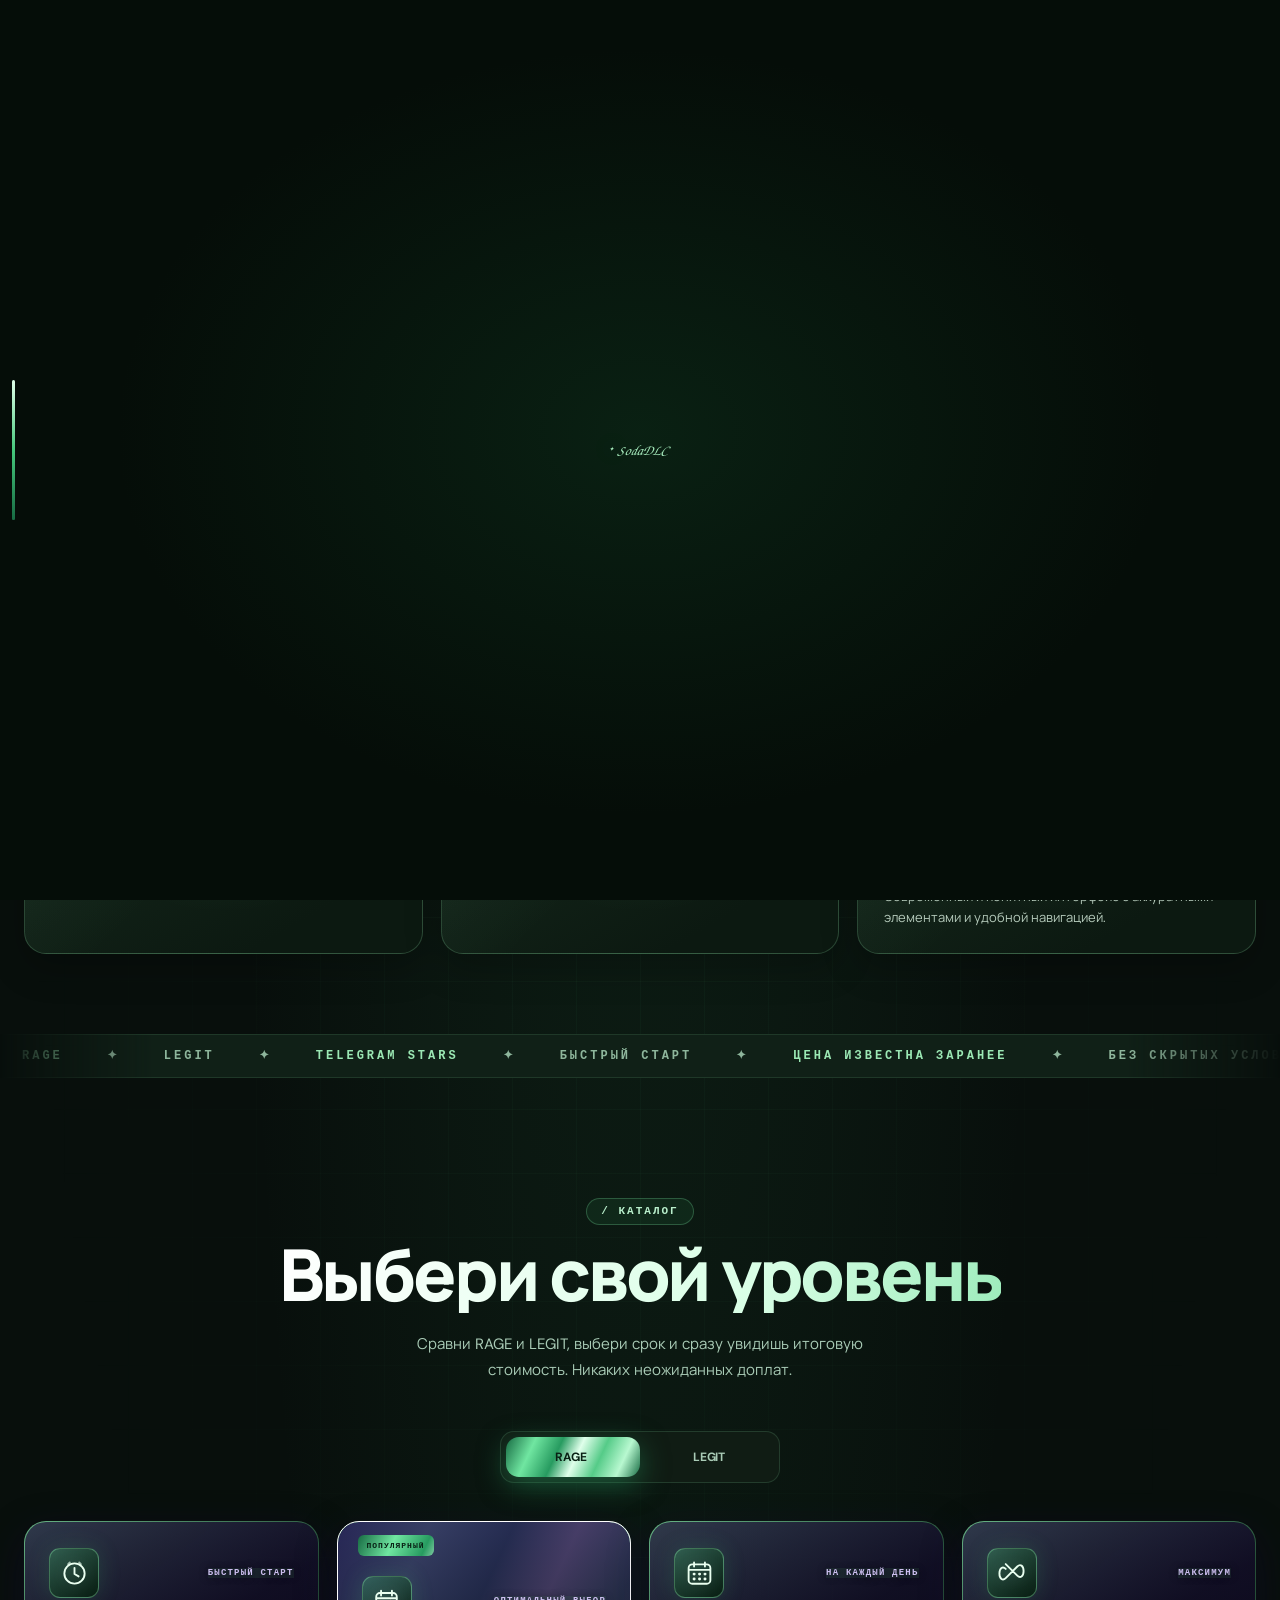
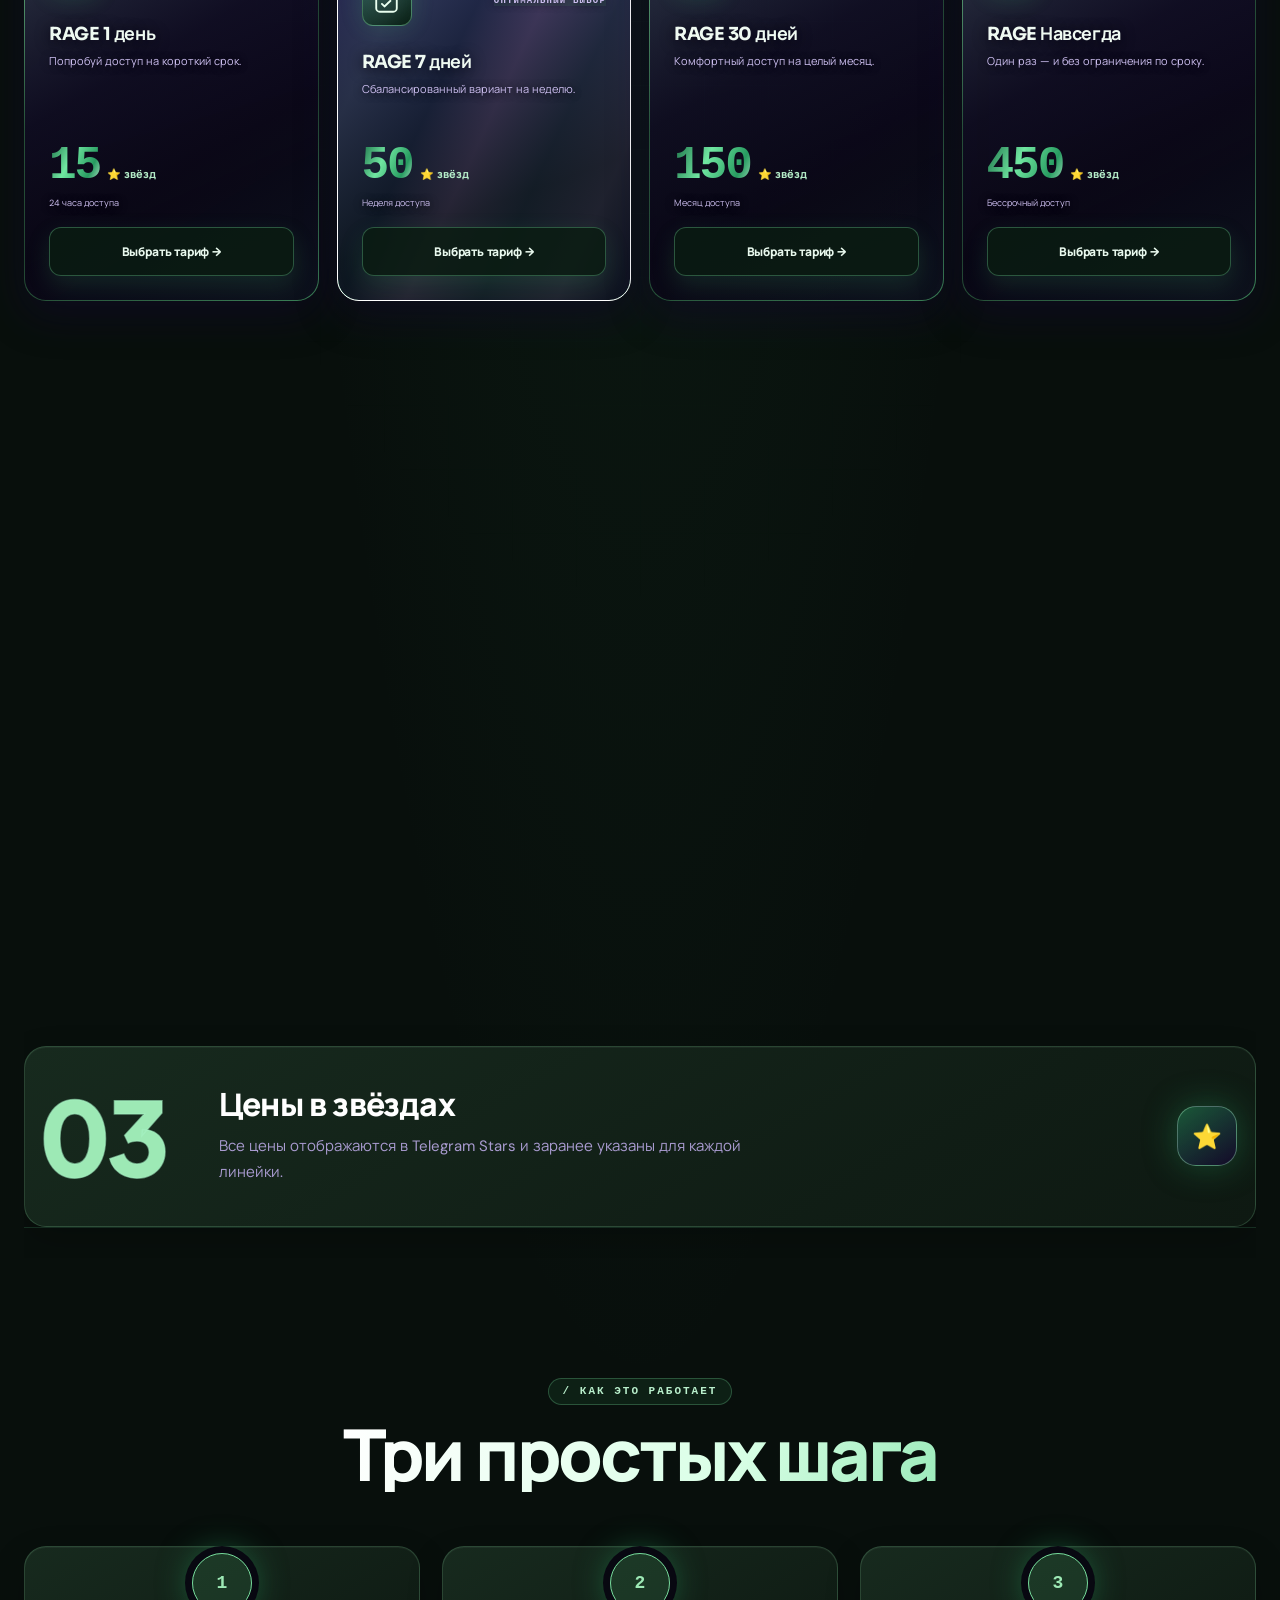
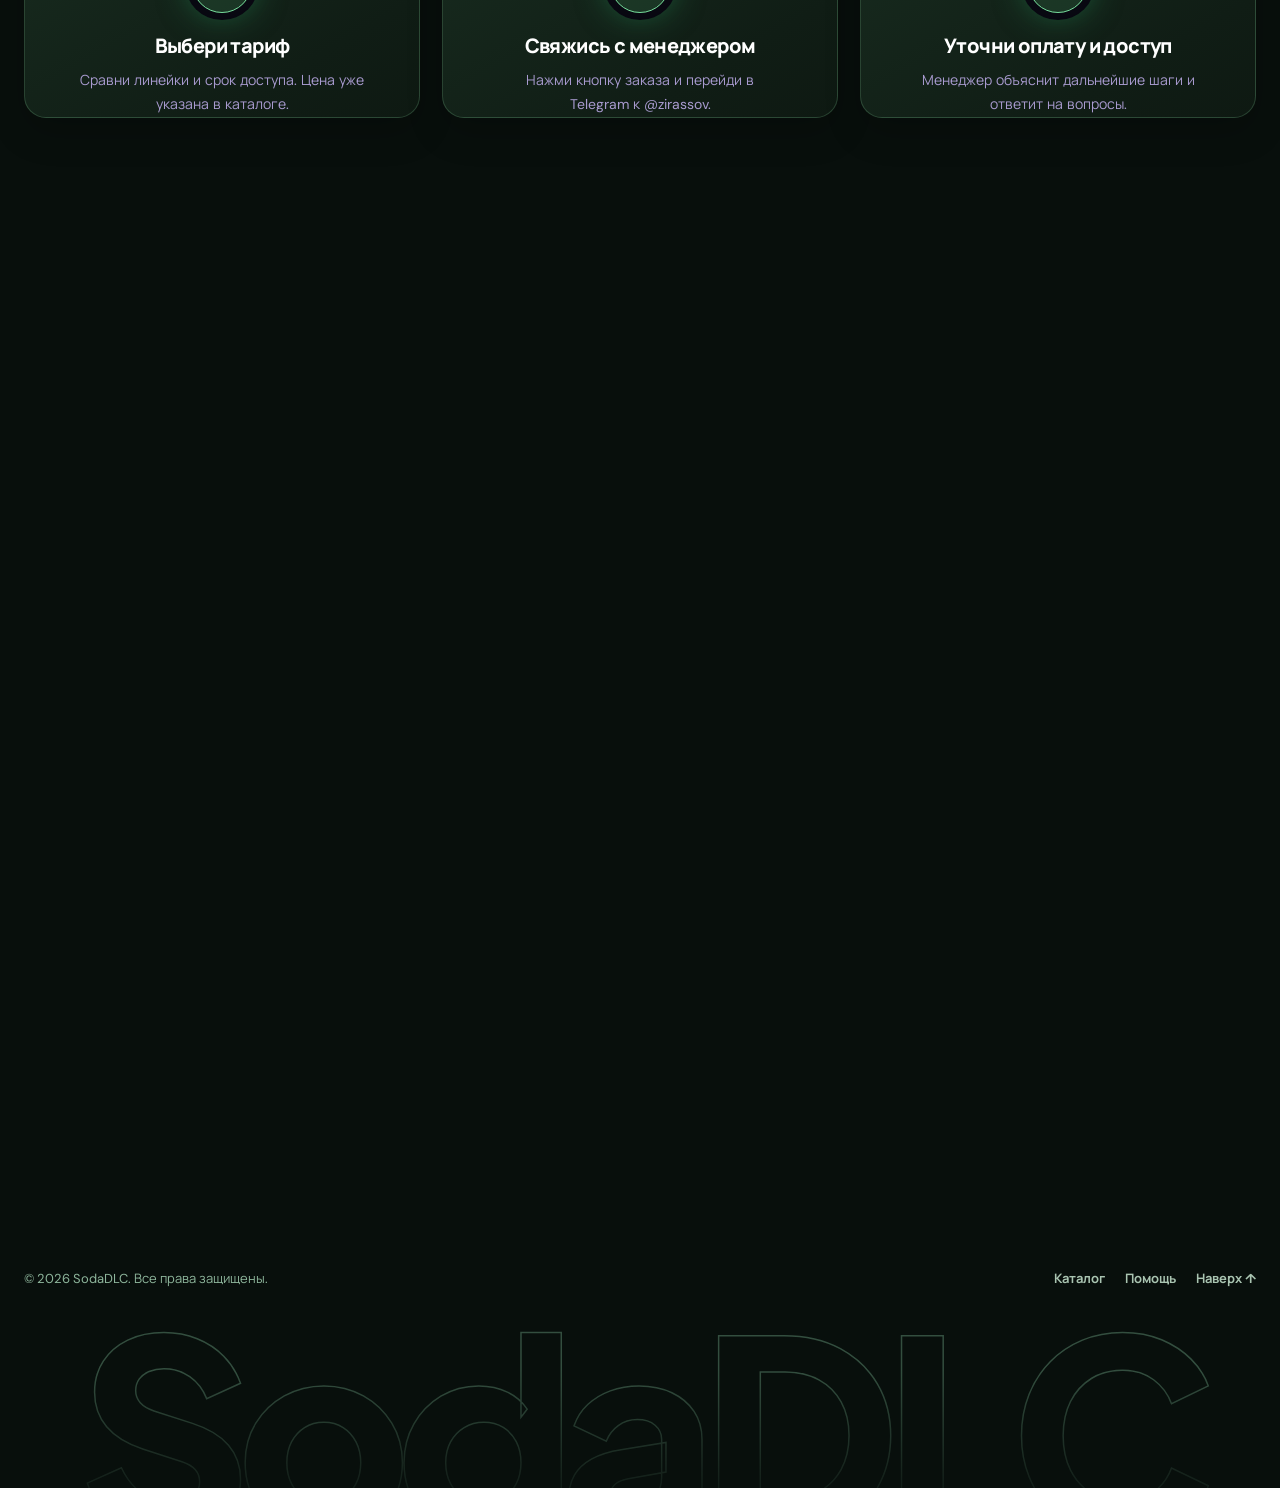
==== commit 230cb1db: "Restore feature cards and enforce emerald account dialogs" ====
--- a/src/index.html
+++ b/src/index.html
@@ -278,6 +278,65 @@
  #cabinetModal .cabinet-actions{display:grid!important;grid-template-columns:1fr 1fr!important;gap:8px!important}
  #cabinetModal .cabinet-actions .auth-btn{padding:11px 8px!important;font-size:11px!important}
 }
+</style>
+<style id="sodadlc-final-emerald-auth-cabinet">
+/* FINAL EMERALD OVERRIDE — auth, registration and personal cabinet */
+#authModal .modal,#cabinetModal .modal.cabinet{color:#eff8f1!important;background:radial-gradient(ellipse at 12% 0%,rgba(49,145,86,.22),transparent 48%),radial-gradient(ellipse at 100% 100%,rgba(25,103,62,.14),transparent 46%),linear-gradient(145deg,#102018 0%,#0b1510 58%,#08100c 100%)!important;border:1px solid rgba(112,210,145,.28)!important;box-shadow:0 32px 100px rgba(0,0,0,.72),0 0 48px rgba(43,155,83,.12),inset 0 1px rgba(225,255,234,.07)!important}
+#authModal .modal-head,#cabinetModal .modal-head{background:rgba(10,25,16,.82)!important;border-bottom:1px solid rgba(112,210,145,.16)!important;color:#eff8f1!important}
+#authModal .kicker,#cabinetModal .kicker{color:#85d9a2!important}
+#authModal #authTitle,#cabinetModal #cabinetTitle{color:#f0fff4!important}
+#authModal .auth-field,#authModal label{color:#c5dfcd!important}
+#authModal .field,#authModal input,#authModal .auth-field input{color:#effff3!important;background:rgba(5,17,10,.82)!important;border:1px solid rgba(118,194,139,.28)!important;box-shadow:inset 0 1px 8px rgba(0,0,0,.2)!important}
+#authModal .field:focus,#authModal input:focus{outline:none!important;border-color:rgba(111,224,148,.72)!important;box-shadow:0 0 0 3px rgba(69,180,105,.13)!important}
+#authModal .field::placeholder,#authModal input::placeholder{color:#718b78!important}
+#authModal .telegram-link,#authModal #authSubmit{color:#07150c!important;background:linear-gradient(110deg,#a9efbd,#55c77d 58%,#36a965)!important;border:1px solid rgba(177,255,197,.42)!important;box-shadow:0 10px 30px rgba(49,166,91,.22),inset 0 1px rgba(255,255,255,.38)!important}
+#authModal .auth-switch{color:#a9c5b1!important}
+#authModal .auth-switch button{color:#8ee5a9!important}
+#authModal .modal-hint{color:#829b89!important}
+#authModal .auth-error{color:#ff9b9b!important}
+#cabinetModal .modal.cabinet:before{background:conic-gradient(from 20deg,transparent 0 20%,rgba(74,195,112,.12) 27%,transparent 35% 58%,rgba(39,132,76,.10) 66%,transparent 74%)!important}
+#cabinetModal .modal-head{background:rgba(9,24,14,.82)!important;border-bottom-color:rgba(112,210,145,.16)!important}
+#cabinetModal .cabinet-hero{border:1px solid rgba(112,210,145,.24)!important;background:radial-gradient(circle at 15% 20%,rgba(62,174,99,.19),transparent 48%),linear-gradient(110deg,rgba(23,66,39,.55),rgba(11,31,18,.82))!important;box-shadow:0 12px 38px rgba(18,91,43,.14),inset 0 1px rgba(255,255,255,.07)!important}
+#cabinetModal .cabinet-avatar{color:#eaffef!important;background:linear-gradient(145deg,#267b47,#123b25)!important;box-shadow:0 0 0 5px rgba(89,190,119,.10),0 0 30px rgba(63,173,96,.25),inset 0 1px rgba(255,255,255,.24)!important}
+#cabinetModal .cabinet-greeting,#cabinetModal .cabinet-section-title h4{color:#effff3!important}
+#cabinetModal .role-chip{color:#a9edbd!important;border-color:rgba(112,210,145,.32)!important;background:linear-gradient(110deg,rgba(52,145,79,.22),rgba(24,89,48,.16))!important;box-shadow:0 0 20px rgba(57,160,88,.10)!important}
+#cabinetModal .cabinet-metric,#cabinetModal .cabinet-info-card{color:#e9f8ed!important;border-color:rgba(112,190,133,.19)!important;background:linear-gradient(145deg,rgba(22,49,30,.78),rgba(10,25,15,.82))!important;box-shadow:inset 0 1px rgba(255,255,255,.045)!important}
+#cabinetModal .cabinet-metric strong,#cabinetModal .cabinet-info-row strong{color:#eaffef!important}
+#cabinetModal .cabinet-metric span,#cabinetModal .cabinet-info-row span{color:#9db8a4!important}
+#cabinetModal .admin-panel{border-color:rgba(112,210,145,.26)!important;background:linear-gradient(145deg,rgba(31,91,49,.24),rgba(10,29,17,.78))!important}
+#cabinetModal .admin-list-item{border-color:rgba(112,190,133,.16)!important;background:rgba(8,24,13,.55)!important;color:#e7f6eb!important}
+#cabinetModal .cabinet-footer,#cabinetModal .cabinet-actions{border-color:rgba(112,190,133,.16)!important}
+#cabinetModal button:not(.close){color:#eaffef!important;border-color:rgba(112,190,133,.28)!important;background:linear-gradient(145deg,rgba(31,83,46,.76),rgba(14,43,24,.88))!important}
+#cabinetModal button.primary,#cabinetModal .primary{color:#07150c!important;background:linear-gradient(110deg,#a9efbd,#55c77d 58%,#36a965)!important;border-color:rgba(177,255,197,.42)!important}
+#authModal .close,#cabinetModal .close{color:#b8d8c1!important;background:rgba(20,54,31,.55)!important;border-color:rgba(112,190,133,.2)!important}
+#authModal .telegram-link:hover,#authModal #authSubmit:hover,#cabinetModal button:hover{filter:brightness(1.08)!important}
+@media(max-width:700px){#authModal .modal,#cabinetModal .modal.cabinet{background:radial-gradient(ellipse at 10% 0%,rgba(49,145,86,.20),transparent 48%),linear-gradient(150deg,#102018,#09130d)!important}}
+</style>
+<style id="sodadlc-hotfix-feature-auth-cabinet">
+/* SODADLC HOTFIX: restore feature cards + force emerald auth/cabinet above legacy rules */
+.x-hero .x-rail{display:grid!important;visibility:visible!important;opacity:1!important;position:relative!important;z-index:2!important;grid-template-columns:repeat(3,minmax(0,1fr))!important;gap:18px!important;width:100%!important;height:auto!important;max-height:none!important;overflow:visible!important;margin:76px auto 0!important;}
+.x-hero .x-rail>.x-tilt{display:block!important;visibility:visible!important;opacity:1!important;position:relative!important;min-width:0!important;min-height:210px!important;transform:none!important;clip-path:none!important;filter:none!important;}
+.x-hero .x-rail>.x-tilt strong{display:block!important;color:#effff3!important;-webkit-text-fill-color:#effff3!important;background:none!important;}
+.x-hero .x-rail>.x-tilt small{color:#9de5b2!important}.x-hero .x-rail>.x-tilt p{color:#b4c9ba!important}
+.x-hero .x-rail>.x-tilt .x-ico{color:#c9f8d6!important;background:linear-gradient(145deg,rgba(67,166,98,.38),rgba(12,39,22,.92))!important;border-color:rgba(128,222,155,.38)!important}
+.x-hero .x-rail>.x-tilt{background:radial-gradient(260px circle at var(--gx,50%) var(--gy,0%),rgba(116,224,148,.13),transparent 72%),linear-gradient(150deg,#172b1e,#0c1911 78%)!important;border:1px solid rgba(133,207,157,.25)!important;border-radius:22px!important;box-shadow:0 14px 36px rgba(0,0,0,.24),inset 0 1px rgba(255,255,255,.05)!important}
+@media(max-width:900px){.x-hero .x-rail{grid-template-columns:1fr!important;margin-top:48px!important}.x-hero .x-rail>.x-tilt{min-height:170px!important}}
+#authModal .modal,#cabinetModal .modal.cabinet{color:#eff8f1!important;background:radial-gradient(ellipse at 12% 0%,rgba(49,145,86,.20),transparent 48%),radial-gradient(ellipse at 100% 100%,rgba(25,103,62,.12),transparent 46%),linear-gradient(145deg,#102018 0%,#0b1510 58%,#08100c 100%)!important;border:1px solid rgba(112,210,145,.30)!important;box-shadow:0 32px 100px rgba(0,0,0,.72),0 0 48px rgba(43,155,83,.12),inset 0 1px rgba(225,255,234,.07)!important}
+#authModal .modal-head,#cabinetModal .modal-head{background:rgba(10,25,16,.92)!important;border-bottom:1px solid rgba(112,210,145,.20)!important;color:#eff8f1!important}
+#authModal .kicker,#cabinetModal .kicker{color:#85d9a2!important}#authModal #authTitle,#cabinetModal #cabinetTitle{color:#f0fff4!important;background:none!important;-webkit-text-fill-color:#f0fff4!important;animation:none!important}
+#authModal .auth-field,#authModal label{color:#c5dfcd!important}#authModal .field,#authModal input,#authModal .auth-field input{color:#effff3!important;background:rgba(5,17,10,.92)!important;border:1px solid rgba(118,194,139,.32)!important;box-shadow:inset 0 1px 8px rgba(0,0,0,.2)!important}
+#authModal .field:focus,#authModal input:focus{outline:none!important;border-color:rgba(111,224,148,.72)!important;box-shadow:0 0 0 3px rgba(69,180,105,.13)!important}#authModal .field::placeholder,#authModal input::placeholder{color:#718b78!important}
+#authModal .telegram-link,#authModal #authSubmit{color:#07150c!important;background:linear-gradient(110deg,#a9efbd,#55c77d 58%,#36a965)!important;border:1px solid rgba(177,255,197,.42)!important;box-shadow:0 10px 30px rgba(49,166,91,.22),inset 0 1px rgba(255,255,255,.38)!important}
+#authModal .auth-switch{color:#a9c5b1!important}#authModal .auth-switch button{color:#8ee5a9!important}#authModal .modal-hint{color:#829b89!important}#authModal .auth-error{color:#ff9b9b!important}
+#cabinetModal .modal.cabinet:before{background:conic-gradient(from 20deg,transparent 0 20%,rgba(74,195,112,.12) 27%,transparent 35% 58%,rgba(39,132,76,.10) 66%,transparent 74%)!important}
+#cabinetModal .cabinet-hero{border:1px solid rgba(112,210,145,.25)!important;background:radial-gradient(circle at 15% 20%,rgba(62,174,99,.19),transparent 48%),linear-gradient(110deg,rgba(23,66,39,.55),rgba(11,31,18,.82))!important}
+#cabinetModal .cabinet-avatar{color:#eaffef!important;background:linear-gradient(145deg,#267b47,#123b25)!important;box-shadow:0 0 0 5px rgba(89,190,119,.10),0 0 30px rgba(63,173,96,.25),inset 0 1px rgba(255,255,255,.24)!important}
+#cabinetModal .cabinet-greeting,#cabinetModal .cabinet-section-title h4{color:#effff3!important}#cabinetModal .role-chip{color:#a9edbd!important;border-color:rgba(112,210,145,.32)!important;background:linear-gradient(110deg,rgba(52,145,79,.22),rgba(24,89,48,.16))!important}
+#cabinetModal .cabinet-metric,#cabinetModal .cabinet-info-card{color:#e9f8ed!important;border-color:rgba(112,190,133,.22)!important;background:linear-gradient(145deg,rgba(22,49,30,.88),rgba(10,25,15,.92))!important}
+#cabinetModal .cabinet-metric strong,#cabinetModal .cabinet-info-row strong{color:#eaffef!important}#cabinetModal .cabinet-metric span,#cabinetModal .cabinet-info-row span{color:#9db8a4!important}
+#cabinetModal .admin-panel{border-color:rgba(112,210,145,.28)!important;background:linear-gradient(145deg,rgba(31,91,49,.24),rgba(10,29,17,.84))!important}#cabinetModal .admin-list-item{border-color:rgba(112,190,133,.18)!important;background:rgba(8,24,13,.65)!important;color:#e7f6eb!important}
+#cabinetModal .cabinet-footer,#cabinetModal .cabinet-actions{border-color:rgba(112,190,133,.18)!important}#cabinetModal button:not(.close){color:#eaffef!important;border-color:rgba(112,190,133,.30)!important;background:linear-gradient(145deg,rgba(31,83,46,.82),rgba(14,43,24,.92))!important}#cabinetModal button.primary,#cabinetModal .primary{color:#07150c!important;background:linear-gradient(110deg,#a9efbd,#55c77d 58%,#36a965)!important;border-color:rgba(177,255,197,.42)!important}
+#authModal .close,#cabinetModal .close{color:#b8d8c1!important;background:rgba(20,54,31,.65)!important;border-color:rgba(112,190,133,.24)!important}
 </style>
 </head>
 <body>
--- a/src/css/styles.css
+++ b/src/css/styles.css
@@ -1476,3 +1476,106 @@
  .product-card,.feature,.step,.x-tilt,.x-feat,.x-step,.faq-item,.primary-btn,.ghost-btn,.buy-btn,.nav a,.x-dot,.x-fi,.modal,.modal-backdrop,.faq-q span:last-child{transition-duration:1s!important;transition-timing-function:cubic-bezier(.22,.61,.36,1)!important}
  .product-card:after,.feature:after,.step:after,.proof-pill:after{transition-duration:1.4s!important}.x-tilt::before{animation-duration:22s!important}.x-cta{animation-duration:24s!important}
 }
+
+
+/* SODADLC CABINET — EMERALD PREMIUM */
+#cabinetModal .modal.cabinet{
+ width:min(1040px,100%)!important;max-height:min(92vh,960px)!important;
+ border:1px solid rgba(125,218,153,.28)!important;border-radius:28px!important;
+ background:radial-gradient(ellipse at 8% 0%,rgba(56,150,88,.22),transparent 38%),radial-gradient(ellipse at 100% 100%,rgba(37,104,65,.13),transparent 42%),linear-gradient(145deg,#111d15 0%,#0b120e 68%,#0a100c 100%)!important;
+ box-shadow:0 36px 120px rgba(0,0,0,.72),0 0 55px rgba(61,163,94,.10),inset 0 1px rgba(255,255,255,.07)!important;
+}
+#cabinetModal .modal.cabinet:before{content:"";position:absolute;inset:-35%;z-index:0;pointer-events:none;background:conic-gradient(from 25deg,transparent 0 25%,rgba(86,196,119,.08) 32%,transparent 40% 65%,rgba(114,222,149,.07) 72%,transparent 80%);filter:blur(42px);animation:shaderOrbit 70s linear infinite}
+#cabinetModal .modal-head{position:sticky;top:0;z-index:5;padding:25px 30px 21px!important;background:rgba(10,19,13,.88)!important;border-bottom:1px solid rgba(133,218,158,.16)!important;backdrop-filter:blur(22px)}
+#cabinetModal .modal-head h3{color:#effaf1!important;font-size:27px!important;letter-spacing:-1.1px}
+#cabinetModal .modal-head .kicker{color:#7fd49a!important;letter-spacing:2px}
+#cabinetModal .cabinet-body{padding:28px 30px 32px!important;position:relative;z-index:1}
+#cabinetModal .cabinet-hero{padding:28px!important;border:1px solid rgba(133,218,158,.25)!important;border-radius:23px!important;background:radial-gradient(circle at 12% 20%,rgba(78,174,105,.19),transparent 50%),linear-gradient(115deg,rgba(27,58,37,.88),rgba(15,29,20,.94))!important;box-shadow:0 18px 48px rgba(0,0,0,.22),inset 0 1px rgba(255,255,255,.07)!important}
+#cabinetModal .cabinet-hero:after{color:rgba(160,235,178,.055)!important}
+#cabinetModal .cabinet-avatar{width:68px;height:68px;flex-basis:68px;border-radius:21px!important;color:#092012!important;background:linear-gradient(145deg,#d9ffe2,#7bd996 65%,#b5f5c4)!important;box-shadow:0 0 0 5px rgba(119,217,148,.09),0 10px 32px rgba(63,176,99,.22)!important;animation:none!important}
+#cabinetModal .cabinet-greeting{color:#8ed9a4!important;font-size:10px!important;letter-spacing:2px!important}
+#cabinetModal .cabinet-hero h4{color:#f1fff3!important;font-size:27px!important}
+#cabinetModal .cabinet-hero p{color:#a9c3af!important;font-size:12px!important}
+#cabinetModal .role-chip{border-color:rgba(135,223,158,.3)!important;background:rgba(72,156,94,.16)!important;color:#b9f2c7!important;box-shadow:0 0 24px rgba(75,177,105,.08)}
+#cabinetModal .cabinet-section-title h4{color:#eaffed!important;font-size:15px!important}
+#cabinetModal .cabinet-section-title p{color:#8ca895!important;font-size:11px!important}
+#cabinetModal .cabinet-metrics{gap:14px!important}
+#cabinetModal .cabinet-metric{padding:20px!important;border:1px solid rgba(129,202,148,.19)!important;border-radius:19px!important;background:linear-gradient(145deg,rgba(28,57,37,.78),rgba(13,26,17,.92))!important;box-shadow:inset 0 1px rgba(255,255,255,.045),0 12px 28px rgba(0,0,0,.12)!important}
+#cabinetModal .cabinet-metric span{color:#8eae96!important;font-size:10px!important}
+#cabinetModal .cabinet-metric strong{color:#eaffed!important;font-size:22px!important}
+#cabinetModal .cabinet-metric small{color:#83a08a!important;font-size:10px!important}
+#cabinetModal .cabinet-info-card{padding:21px!important;border:1px solid rgba(129,202,148,.17)!important;border-radius:19px!important;background:rgba(19,39,25,.62)!important}
+#cabinetModal .cabinet-info-card h4{color:#eaffed!important;font-size:13px!important}
+#cabinetModal .cabinet-info-row{border-top-color:rgba(129,202,148,.12)!important;font-size:11px!important}
+#cabinetModal .cabinet-info-row span{color:#91aa97!important}
+#cabinetModal .cabinet-info-row strong{color:#e0f6e5!important}
+#cabinetModal .admin-panel{border-color:rgba(129,202,148,.22)!important;border-radius:20px!important;background:linear-gradient(145deg,rgba(31,68,42,.42),rgba(13,26,17,.72))!important}
+#cabinetModal .admin-panel h4{color:#eaffed!important}#cabinetModal .admin-panel>p{color:#9db5a2!important}
+#cabinetModal .admin-list-item{border-color:rgba(129,202,148,.14)!important;background:rgba(7,17,10,.38)!important}
+#cabinetModal .admin-list-item strong{color:#eaffed!important}#cabinetModal .admin-list-item span{color:#91aa97!important}
+#cabinetModal .admin-owner-tag{color:#b9f2c7!important}
+#cabinetModal .admin-notice{color:#819b88!important}
+#cabinetModal .cabinet-footer{border-top-color:rgba(129,202,148,.17)!important}
+#cabinetModal .cabinet-footer>span{color:#86a08d!important;letter-spacing:1px}
+#cabinetModal .cabinet-actions .auth-btn{min-height:44px;border-radius:13px!important}
+#cabinetModal .cabinet-actions .auth-btn.primary{background:linear-gradient(135deg,#8de6a5,#4fb875)!important;color:#082011!important;border:0!important;box-shadow:0 8px 22px rgba(69,176,101,.2)!important}
+#cabinetModal .close{color:#d7f4de!important;border-color:rgba(133,218,158,.2)!important;background:rgba(90,155,106,.12)!important}
+@media(max-width:700px){
+ #cabinetModal{padding:8px!important;align-items:center!important}
+ #cabinetModal .modal.cabinet{width:100%!important;max-height:96dvh!important;border-radius:22px!important}
+ #cabinetModal .modal-head{padding:19px 17px 16px!important}
+ #cabinetModal .modal-head h3{font-size:22px!important}
+ #cabinetModal .cabinet-body{padding:16px!important}
+ #cabinetModal .cabinet-hero{padding:18px!important;gap:14px!important}
+ #cabinetModal .cabinet-user{gap:12px!important}
+ #cabinetModal .cabinet-avatar{width:54px;height:54px;flex-basis:54px;border-radius:17px!important;font-size:21px!important}
+ #cabinetModal .cabinet-greeting{font-size:8px!important;letter-spacing:1.2px!important}
+ #cabinetModal .cabinet-hero h4{font-size:21px!important}
+ #cabinetModal .cabinet-hero p{font-size:10px!important;line-height:1.5}
+ #cabinetModal .role-chip{font-size:8px!important;padding:7px 9px!important}
+ #cabinetModal .cabinet-section-title{margin:22px 0 11px!important}
+ #cabinetModal .cabinet-metrics{grid-template-columns:1fr 1fr!important;gap:9px!important}
+ #cabinetModal .cabinet-metric{padding:14px!important;border-radius:15px!important}
+ #cabinetModal .cabinet-metric:last-child{grid-column:1/-1}
+ #cabinetModal .cabinet-metric strong{font-size:18px!important}
+ #cabinetModal .cabinet-content-grid{grid-template-columns:1fr!important;gap:10px!important}
+ #cabinetModal .cabinet-info-card{padding:16px!important}
+ #cabinetModal .admin-panel{padding:16px!important}
+ #cabinetModal .admin-create-grid{grid-template-columns:1fr!important}
+ #cabinetModal .cabinet-footer{align-items:stretch!important;flex-direction:column!important;gap:14px!important}
+ #cabinetModal .cabinet-actions{display:grid!important;grid-template-columns:1fr 1fr!important;gap:8px!important}
+ #cabinetModal .cabinet-actions .auth-btn{padding:11px 8px!important;font-size:11px!important}
+}
+
+
+/* FINAL EMERALD OVERRIDE — auth, registration and personal cabinet */
+#authModal .modal,#cabinetModal .modal.cabinet{color:#eff8f1!important;background:radial-gradient(ellipse at 12% 0%,rgba(49,145,86,.22),transparent 48%),radial-gradient(ellipse at 100% 100%,rgba(25,103,62,.14),transparent 46%),linear-gradient(145deg,#102018 0%,#0b1510 58%,#08100c 100%)!important;border:1px solid rgba(112,210,145,.28)!important;box-shadow:0 32px 100px rgba(0,0,0,.72),0 0 48px rgba(43,155,83,.12),inset 0 1px rgba(225,255,234,.07)!important}
+#authModal .modal-head,#cabinetModal .modal-head{background:rgba(10,25,16,.82)!important;border-bottom:1px solid rgba(112,210,145,.16)!important;color:#eff8f1!important}
+#authModal .kicker,#cabinetModal .kicker{color:#85d9a2!important}
+#authModal #authTitle,#cabinetModal #cabinetTitle{color:#f0fff4!important}
+#authModal .auth-field,#authModal label{color:#c5dfcd!important}
+#authModal .field,#authModal input,#authModal .auth-field input{color:#effff3!important;background:rgba(5,17,10,.82)!important;border:1px solid rgba(118,194,139,.28)!important;box-shadow:inset 0 1px 8px rgba(0,0,0,.2)!important}
+#authModal .field:focus,#authModal input:focus{outline:none!important;border-color:rgba(111,224,148,.72)!important;box-shadow:0 0 0 3px rgba(69,180,105,.13)!important}
+#authModal .field::placeholder,#authModal input::placeholder{color:#718b78!important}
+#authModal .telegram-link,#authModal #authSubmit{color:#07150c!important;background:linear-gradient(110deg,#a9efbd,#55c77d 58%,#36a965)!important;border:1px solid rgba(177,255,197,.42)!important;box-shadow:0 10px 30px rgba(49,166,91,.22),inset 0 1px rgba(255,255,255,.38)!important}
+#authModal .auth-switch{color:#a9c5b1!important}
+#authModal .auth-switch button{color:#8ee5a9!important}
+#authModal .modal-hint{color:#829b89!important}
+#authModal .auth-error{color:#ff9b9b!important}
+#cabinetModal .modal.cabinet:before{background:conic-gradient(from 20deg,transparent 0 20%,rgba(74,195,112,.12) 27%,transparent 35% 58%,rgba(39,132,76,.10) 66%,transparent 74%)!important}
+#cabinetModal .modal-head{background:rgba(9,24,14,.82)!important;border-bottom-color:rgba(112,210,145,.16)!important}
+#cabinetModal .cabinet-hero{border:1px solid rgba(112,210,145,.24)!important;background:radial-gradient(circle at 15% 20%,rgba(62,174,99,.19),transparent 48%),linear-gradient(110deg,rgba(23,66,39,.55),rgba(11,31,18,.82))!important;box-shadow:0 12px 38px rgba(18,91,43,.14),inset 0 1px rgba(255,255,255,.07)!important}
+#cabinetModal .cabinet-avatar{color:#eaffef!important;background:linear-gradient(145deg,#267b47,#123b25)!important;box-shadow:0 0 0 5px rgba(89,190,119,.10),0 0 30px rgba(63,173,96,.25),inset 0 1px rgba(255,255,255,.24)!important}
+#cabinetModal .cabinet-greeting,#cabinetModal .cabinet-section-title h4{color:#effff3!important}
+#cabinetModal .role-chip{color:#a9edbd!important;border-color:rgba(112,210,145,.32)!important;background:linear-gradient(110deg,rgba(52,145,79,.22),rgba(24,89,48,.16))!important;box-shadow:0 0 20px rgba(57,160,88,.10)!important}
+#cabinetModal .cabinet-metric,#cabinetModal .cabinet-info-card{color:#e9f8ed!important;border-color:rgba(112,190,133,.19)!important;background:linear-gradient(145deg,rgba(22,49,30,.78),rgba(10,25,15,.82))!important;box-shadow:inset 0 1px rgba(255,255,255,.045)!important}
+#cabinetModal .cabinet-metric strong,#cabinetModal .cabinet-info-row strong{color:#eaffef!important}
+#cabinetModal .cabinet-metric span,#cabinetModal .cabinet-info-row span{color:#9db8a4!important}
+#cabinetModal .admin-panel{border-color:rgba(112,210,145,.26)!important;background:linear-gradient(145deg,rgba(31,91,49,.24),rgba(10,29,17,.78))!important}
+#cabinetModal .admin-list-item{border-color:rgba(112,190,133,.16)!important;background:rgba(8,24,13,.55)!important;color:#e7f6eb!important}
+#cabinetModal .cabinet-footer,#cabinetModal .cabinet-actions{border-color:rgba(112,190,133,.16)!important}
+#cabinetModal button:not(.close){color:#eaffef!important;border-color:rgba(112,190,133,.28)!important;background:linear-gradient(145deg,rgba(31,83,46,.76),rgba(14,43,24,.88))!important}
+#cabinetModal button.primary,#cabinetModal .primary{color:#07150c!important;background:linear-gradient(110deg,#a9efbd,#55c77d 58%,#36a965)!important;border-color:rgba(177,255,197,.42)!important}
+#authModal .close,#cabinetModal .close{color:#b8d8c1!important;background:rgba(20,54,31,.55)!important;border-color:rgba(112,190,133,.2)!important}
+#authModal .telegram-link:hover,#authModal #authSubmit:hover,#cabinetModal button:hover{filter:brightness(1.08)!important}
+@media(max-width:700px){#authModal .modal,#cabinetModal .modal.cabinet{background:radial-gradient(ellipse at 10% 0%,rgba(49,145,86,.20),transparent 48%),linear-gradient(150deg,#102018,#09130d)!important}}
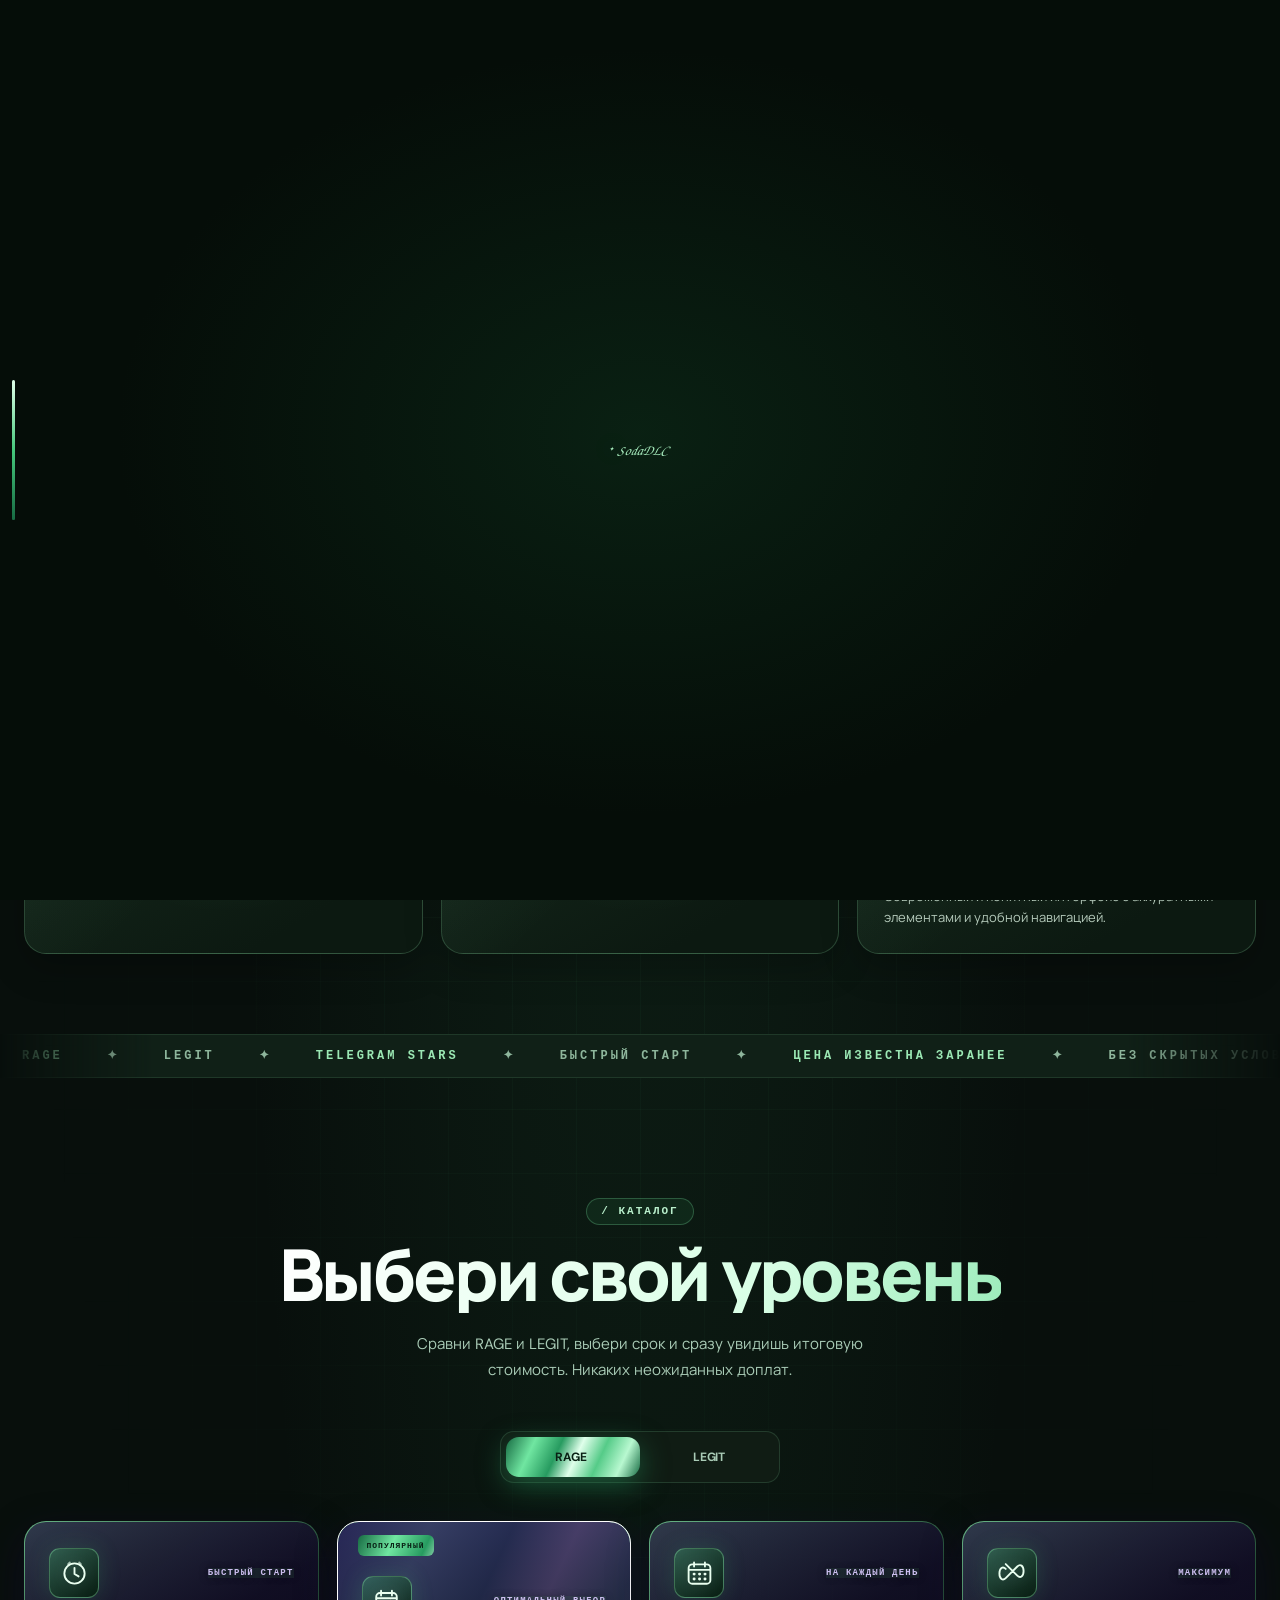
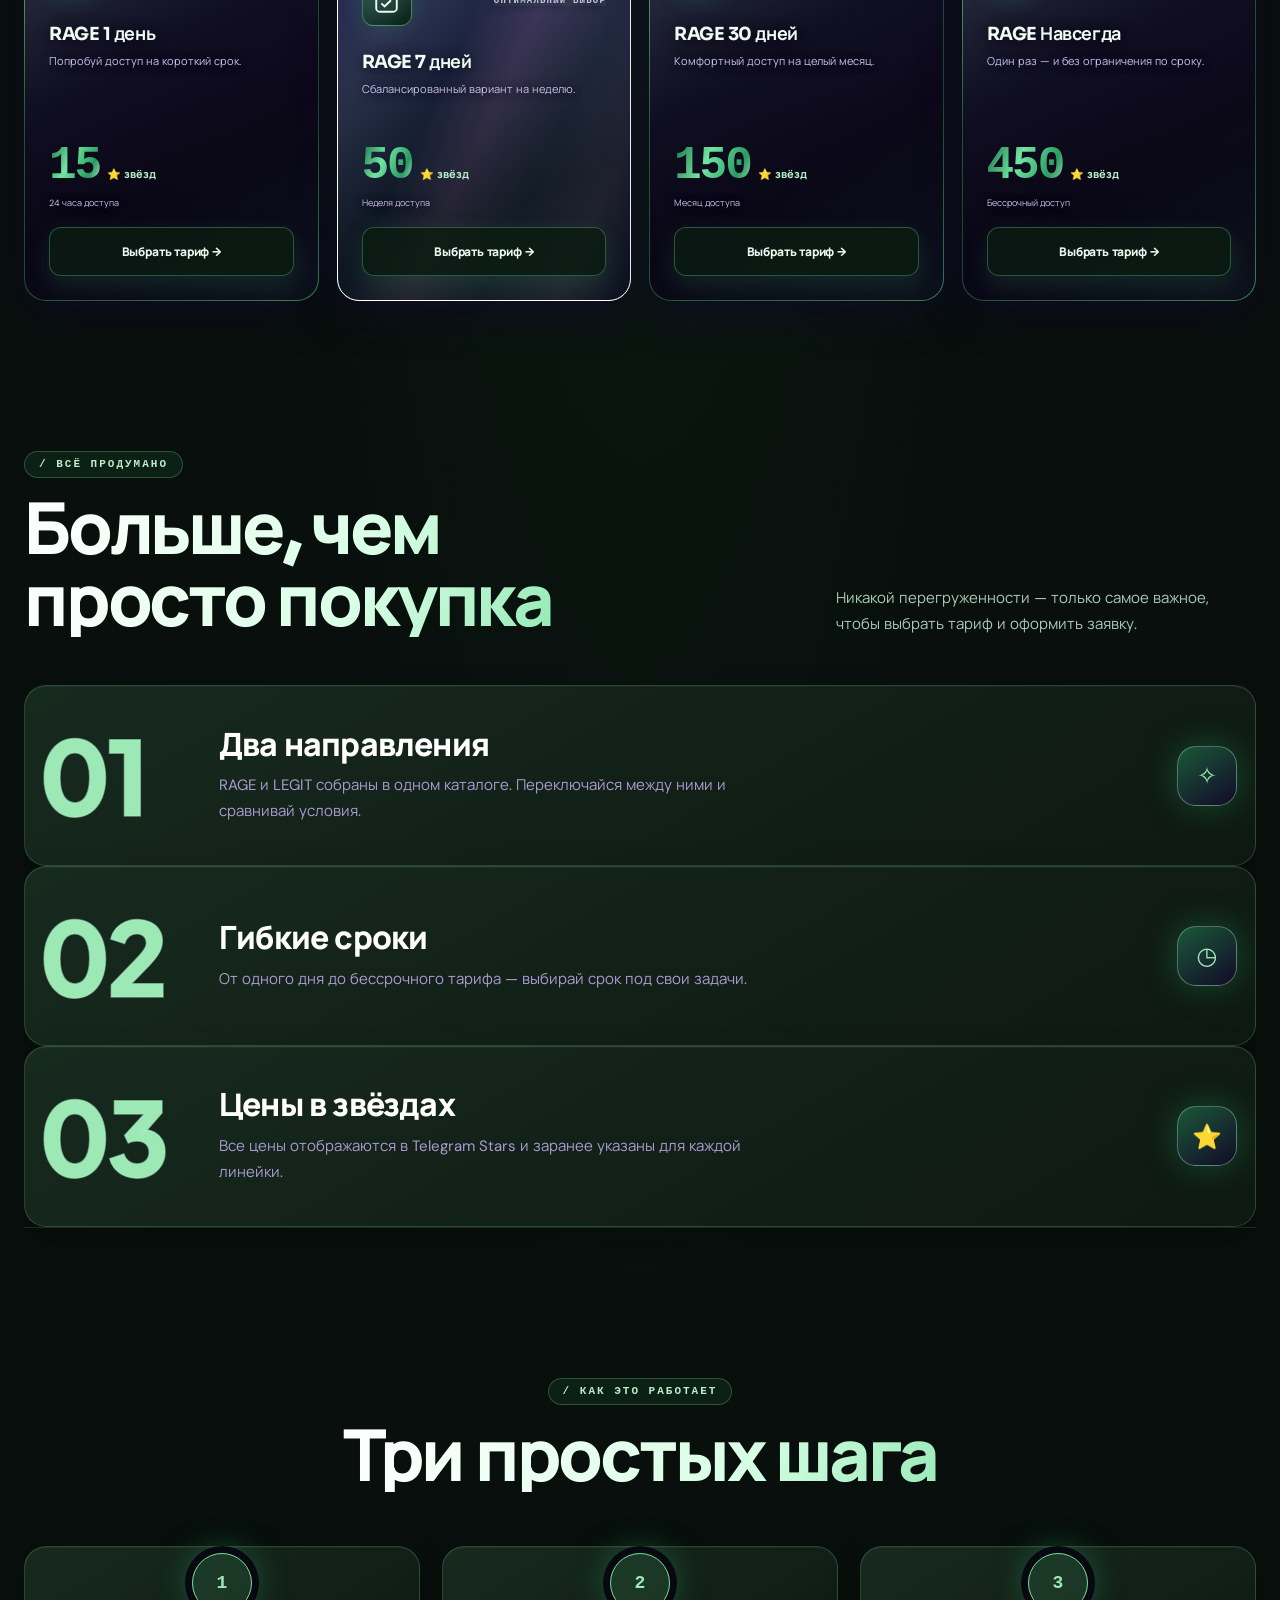
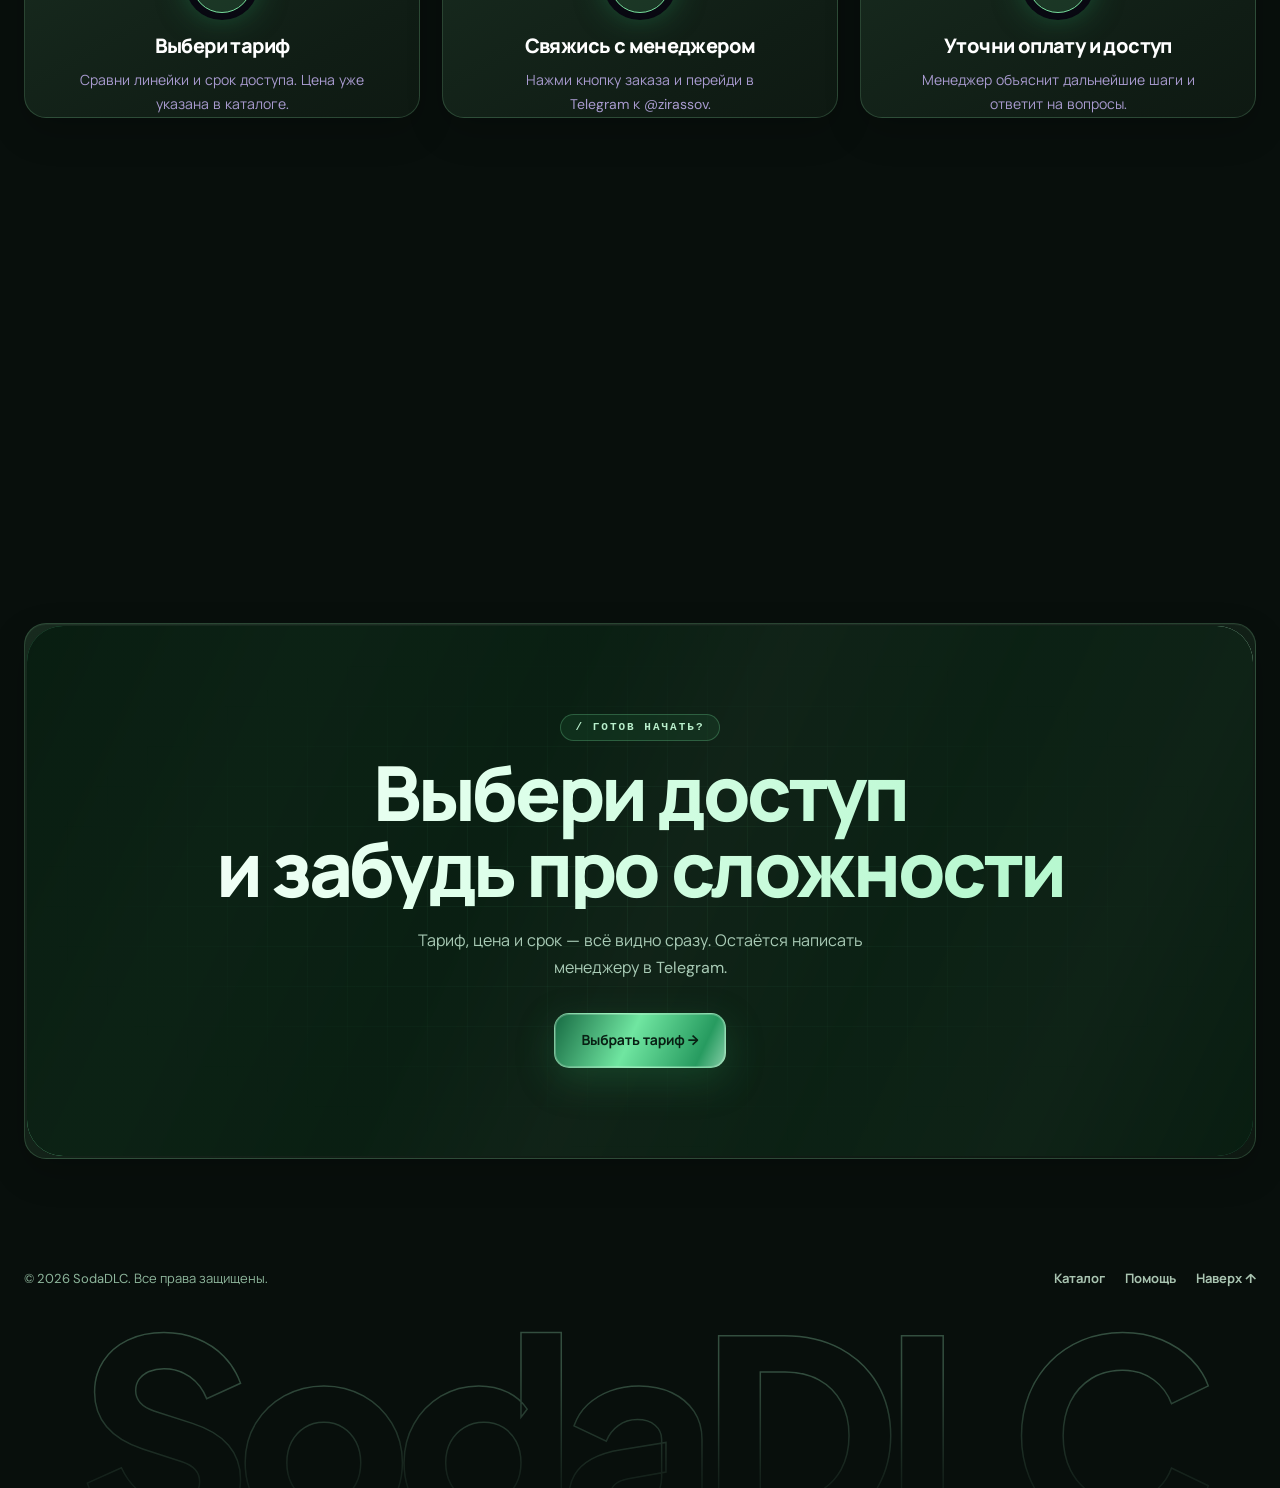
==== commit 0731c01e: "Fix FAQ card hover colors to emerald" ====
--- a/src/index.html
+++ b/src/index.html
@@ -337,6 +337,33 @@
 #cabinetModal .admin-panel{border-color:rgba(112,210,145,.28)!important;background:linear-gradient(145deg,rgba(31,91,49,.24),rgba(10,29,17,.84))!important}#cabinetModal .admin-list-item{border-color:rgba(112,190,133,.18)!important;background:rgba(8,24,13,.65)!important;color:#e7f6eb!important}
 #cabinetModal .cabinet-footer,#cabinetModal .cabinet-actions{border-color:rgba(112,190,133,.18)!important}#cabinetModal button:not(.close){color:#eaffef!important;border-color:rgba(112,190,133,.30)!important;background:linear-gradient(145deg,rgba(31,83,46,.82),rgba(14,43,24,.92))!important}#cabinetModal button.primary,#cabinetModal .primary{color:#07150c!important;background:linear-gradient(110deg,#a9efbd,#55c77d 58%,#36a965)!important;border-color:rgba(177,255,197,.42)!important}
 #authModal .close,#cabinetModal .close{color:#b8d8c1!important;background:rgba(20,54,31,.65)!important;border-color:rgba(112,190,133,.24)!important}
+</style>
+
+<style id="sodadlc-faq-hover-emerald-fix">
+/* FAQ cards: keep hover/focus states emerald, never purple */
+.faq-list .faq-item,
+.faq-list .faq-item:hover,
+.faq-list .faq-item:focus-within,
+.faq-list .faq-item.open:hover{
+  background:linear-gradient(150deg,#172a1e 0%,#101d15 70%,#0e1912 100%)!important;
+  background-color:#101d15!important;
+  border-color:rgba(133,207,157,.28)!important;
+}
+.faq-list .faq-item:hover,
+.faq-list .faq-item:focus-within,
+.faq-list .faq-item.open:hover{
+  border-color:rgba(137,224,165,.52)!important;
+  box-shadow:0 14px 34px rgba(0,0,0,.24),0 0 24px rgba(52,164,95,.12)!important;
+}
+.faq-list .faq-q,
+.faq-list .faq-q:hover,
+.faq-list .faq-q:focus,
+.faq-list .faq-q:focus-visible{
+  color:#f0fff4!important;
+  background:transparent!important;
+  outline-color:rgba(137,224,165,.45)!important;
+}
+.faq-list .faq-q span:last-child{color:#9fe5b5!important}
 </style>
 </head>
 <body>
--- a/src/css/styles.css
+++ b/src/css/styles.css
@@ -1579,3 +1579,29 @@
 #authModal .close,#cabinetModal .close{color:#b8d8c1!important;background:rgba(20,54,31,.55)!important;border-color:rgba(112,190,133,.2)!important}
 #authModal .telegram-link:hover,#authModal #authSubmit:hover,#cabinetModal button:hover{filter:brightness(1.08)!important}
 @media(max-width:700px){#authModal .modal,#cabinetModal .modal.cabinet{background:radial-gradient(ellipse at 10% 0%,rgba(49,145,86,.20),transparent 48%),linear-gradient(150deg,#102018,#09130d)!important}}
+
+
+/* SODADLC HOTFIX: restore feature cards + force emerald auth/cabinet above legacy rules */
+.x-hero .x-rail{display:grid!important;visibility:visible!important;opacity:1!important;position:relative!important;z-index:2!important;grid-template-columns:repeat(3,minmax(0,1fr))!important;gap:18px!important;width:100%!important;height:auto!important;max-height:none!important;overflow:visible!important;margin:76px auto 0!important;}
+.x-hero .x-rail>.x-tilt{display:block!important;visibility:visible!important;opacity:1!important;position:relative!important;min-width:0!important;min-height:210px!important;transform:none!important;clip-path:none!important;filter:none!important;}
+.x-hero .x-rail>.x-tilt strong{display:block!important;color:#effff3!important;-webkit-text-fill-color:#effff3!important;background:none!important;}
+.x-hero .x-rail>.x-tilt small{color:#9de5b2!important}.x-hero .x-rail>.x-tilt p{color:#b4c9ba!important}
+.x-hero .x-rail>.x-tilt .x-ico{color:#c9f8d6!important;background:linear-gradient(145deg,rgba(67,166,98,.38),rgba(12,39,22,.92))!important;border-color:rgba(128,222,155,.38)!important}
+.x-hero .x-rail>.x-tilt{background:radial-gradient(260px circle at var(--gx,50%) var(--gy,0%),rgba(116,224,148,.13),transparent 72%),linear-gradient(150deg,#172b1e,#0c1911 78%)!important;border:1px solid rgba(133,207,157,.25)!important;border-radius:22px!important;box-shadow:0 14px 36px rgba(0,0,0,.24),inset 0 1px rgba(255,255,255,.05)!important}
+@media(max-width:900px){.x-hero .x-rail{grid-template-columns:1fr!important;margin-top:48px!important}.x-hero .x-rail>.x-tilt{min-height:170px!important}}
+#authModal .modal,#cabinetModal .modal.cabinet{color:#eff8f1!important;background:radial-gradient(ellipse at 12% 0%,rgba(49,145,86,.20),transparent 48%),radial-gradient(ellipse at 100% 100%,rgba(25,103,62,.12),transparent 46%),linear-gradient(145deg,#102018 0%,#0b1510 58%,#08100c 100%)!important;border:1px solid rgba(112,210,145,.30)!important;box-shadow:0 32px 100px rgba(0,0,0,.72),0 0 48px rgba(43,155,83,.12),inset 0 1px rgba(225,255,234,.07)!important}
+#authModal .modal-head,#cabinetModal .modal-head{background:rgba(10,25,16,.92)!important;border-bottom:1px solid rgba(112,210,145,.20)!important;color:#eff8f1!important}
+#authModal .kicker,#cabinetModal .kicker{color:#85d9a2!important}#authModal #authTitle,#cabinetModal #cabinetTitle{color:#f0fff4!important;background:none!important;-webkit-text-fill-color:#f0fff4!important;animation:none!important}
+#authModal .auth-field,#authModal label{color:#c5dfcd!important}#authModal .field,#authModal input,#authModal .auth-field input{color:#effff3!important;background:rgba(5,17,10,.92)!important;border:1px solid rgba(118,194,139,.32)!important;box-shadow:inset 0 1px 8px rgba(0,0,0,.2)!important}
+#authModal .field:focus,#authModal input:focus{outline:none!important;border-color:rgba(111,224,148,.72)!important;box-shadow:0 0 0 3px rgba(69,180,105,.13)!important}#authModal .field::placeholder,#authModal input::placeholder{color:#718b78!important}
+#authModal .telegram-link,#authModal #authSubmit{color:#07150c!important;background:linear-gradient(110deg,#a9efbd,#55c77d 58%,#36a965)!important;border:1px solid rgba(177,255,197,.42)!important;box-shadow:0 10px 30px rgba(49,166,91,.22),inset 0 1px rgba(255,255,255,.38)!important}
+#authModal .auth-switch{color:#a9c5b1!important}#authModal .auth-switch button{color:#8ee5a9!important}#authModal .modal-hint{color:#829b89!important}#authModal .auth-error{color:#ff9b9b!important}
+#cabinetModal .modal.cabinet:before{background:conic-gradient(from 20deg,transparent 0 20%,rgba(74,195,112,.12) 27%,transparent 35% 58%,rgba(39,132,76,.10) 66%,transparent 74%)!important}
+#cabinetModal .cabinet-hero{border:1px solid rgba(112,210,145,.25)!important;background:radial-gradient(circle at 15% 20%,rgba(62,174,99,.19),transparent 48%),linear-gradient(110deg,rgba(23,66,39,.55),rgba(11,31,18,.82))!important}
+#cabinetModal .cabinet-avatar{color:#eaffef!important;background:linear-gradient(145deg,#267b47,#123b25)!important;box-shadow:0 0 0 5px rgba(89,190,119,.10),0 0 30px rgba(63,173,96,.25),inset 0 1px rgba(255,255,255,.24)!important}
+#cabinetModal .cabinet-greeting,#cabinetModal .cabinet-section-title h4{color:#effff3!important}#cabinetModal .role-chip{color:#a9edbd!important;border-color:rgba(112,210,145,.32)!important;background:linear-gradient(110deg,rgba(52,145,79,.22),rgba(24,89,48,.16))!important}
+#cabinetModal .cabinet-metric,#cabinetModal .cabinet-info-card{color:#e9f8ed!important;border-color:rgba(112,190,133,.22)!important;background:linear-gradient(145deg,rgba(22,49,30,.88),rgba(10,25,15,.92))!important}
+#cabinetModal .cabinet-metric strong,#cabinetModal .cabinet-info-row strong{color:#eaffef!important}#cabinetModal .cabinet-metric span,#cabinetModal .cabinet-info-row span{color:#9db8a4!important}
+#cabinetModal .admin-panel{border-color:rgba(112,210,145,.28)!important;background:linear-gradient(145deg,rgba(31,91,49,.24),rgba(10,29,17,.84))!important}#cabinetModal .admin-list-item{border-color:rgba(112,190,133,.18)!important;background:rgba(8,24,13,.65)!important;color:#e7f6eb!important}
+#cabinetModal .cabinet-footer,#cabinetModal .cabinet-actions{border-color:rgba(112,190,133,.18)!important}#cabinetModal button:not(.close){color:#eaffef!important;border-color:rgba(112,190,133,.30)!important;background:linear-gradient(145deg,rgba(31,83,46,.82),rgba(14,43,24,.92))!important}#cabinetModal button.primary,#cabinetModal .primary{color:#07150c!important;background:linear-gradient(110deg,#a9efbd,#55c77d 58%,#36a965)!important;border-color:rgba(177,255,197,.42)!important}
+#authModal .close,#cabinetModal .close{color:#b8d8c1!important;background:rgba(20,54,31,.65)!important;border-color:rgba(112,190,133,.24)!important}
